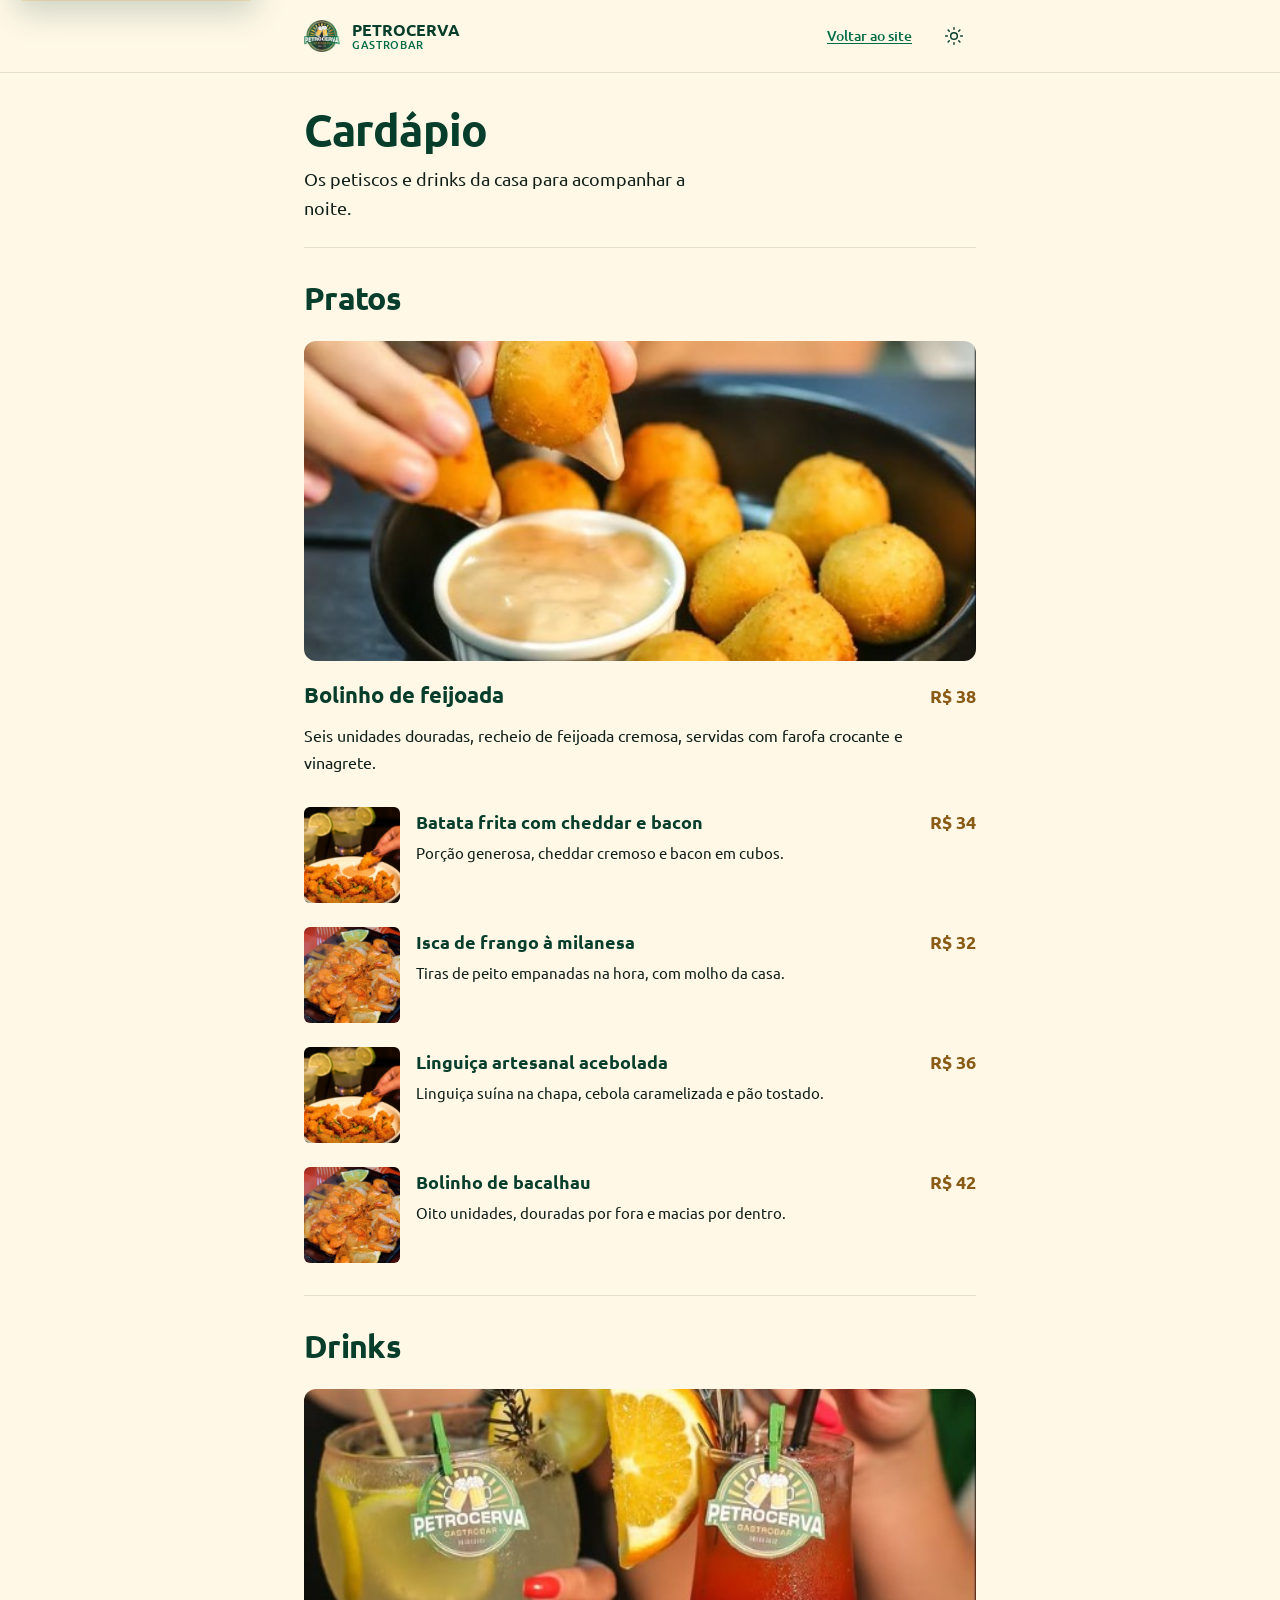
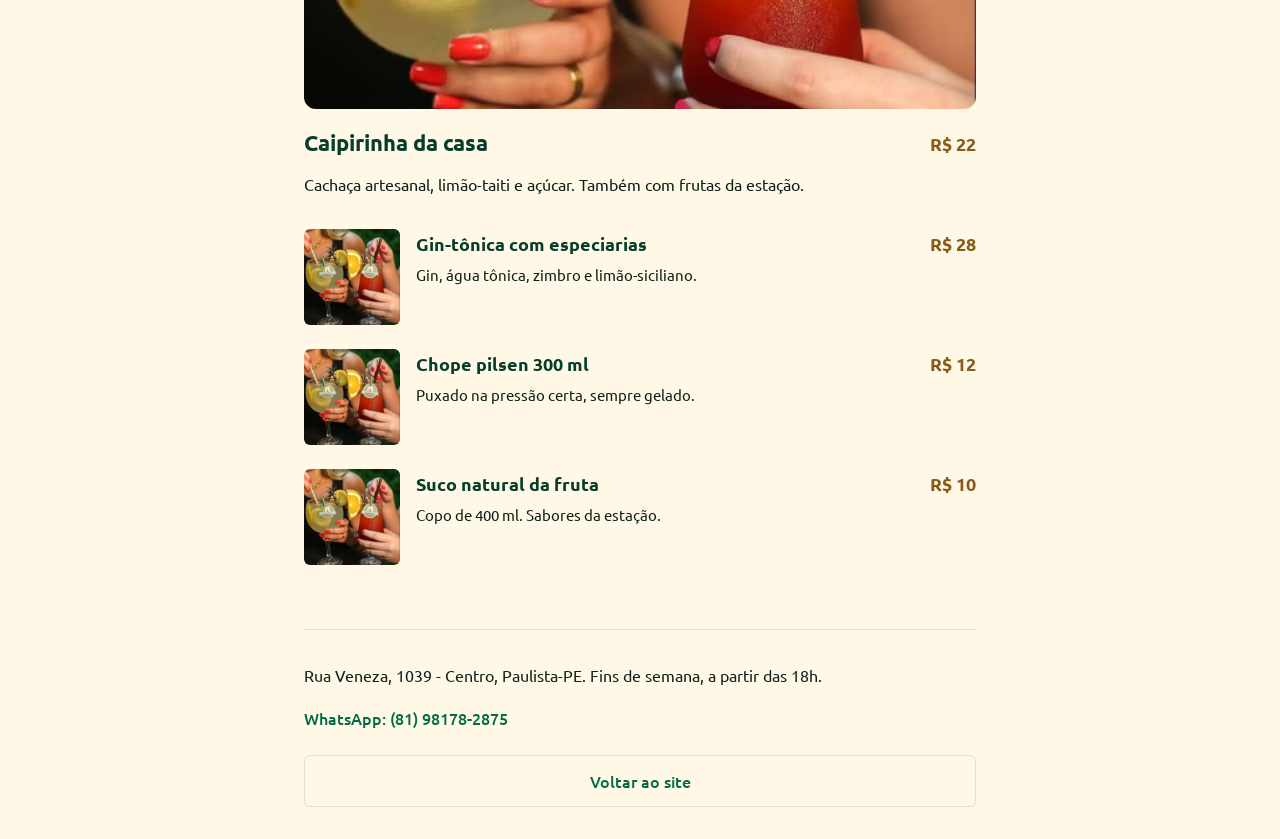
==== cardapio.html @ a3c513ec "feat: create cardapio.html for menu access via QR code and link from index.html - Added cardapio.htm" ====
<!DOCTYPE html>
<html lang="pt-BR">

<head>
  <meta charset="UTF-8">
  <meta name="viewport" content="width=device-width, initial-scale=1.0">

  <!-- Aplica o tema salvo (ou a preferência do sistema) antes da 1ª pintura.
       Na mesa do bar o celular quase sempre está no modo escuro. -->
  <script>
    (function () {
      try {
        var salvo = localStorage.getItem("tema");
        var preferemEscuro =
          window.matchMedia && window.matchMedia("(prefers-color-scheme: dark)").matches;
        var tema = salvo === "dark" || salvo === "light" ? salvo : (preferemEscuro ? "dark" : "light");
        if (tema === "dark") {
          document.documentElement.setAttribute("data-theme", "dark");
        }
      } catch (erro) {
        /* localStorage indisponível (ex.: navegação privada). Segue no tema claro. */
      }
    })();
  </script>

  <title>Cardápio | Petrocerva Gastrobar</title>
  <meta name="description"
    content="Cardápio do Petrocerva Gastrobar: petiscos, porções e drinks da casa. Centro de Paulista, PE.">
  <meta name="robots" content="index, follow">

  <link rel="icon" type="image/png" href="src/img/logo-petrocerva.png">

  <!-- Google Fonts: Ubuntu (mesma do site) -->
  <link rel="preconnect" href="https://fonts.googleapis.com">
  <link rel="preconnect" href="https://fonts.gstatic.com" crossorigin>
  <link href="https://fonts.googleapis.com/css2?family=Ubuntu:wght@400;500;700&display=swap" rel="stylesheet">

  <link rel="stylesheet" href="src/css/reset.css">
  <link rel="stylesheet" href="src/css/estilos.css">
  <link rel="stylesheet" href="src/css/cardapio.css">
</head>

<body class="pagina-qr">

  <a class="link-pular" href="#conteudo">Pular para o conteúdo</a>

  <header class="topo-qr">
    <div class="topo-qr__conteudo envoltorio">
      <a class="topo-qr__marca" href="index.html"
        aria-label="Petrocerva Gastrobar, voltar para a página inicial">
        <picture>
          <source srcset="src/img/logo-petrocerva.webp" type="image/webp">
          <img class="topo-qr__logo" src="src/img/logo-petrocerva.png" alt="" width="40" height="34">
        </picture>
        <span class="topo-qr__marca-texto">PETROCERVA<span class="topo-qr__marca-sub">Gastrobar</span></span>
      </a>

      <a class="topo-qr__voltar" href="index.html">Voltar ao site</a>

      <button type="button" class="cabecalho__botao-tema" id="botao-tema" aria-label="Ativar modo escuro">
        <svg class="icone-lua" width="20" height="20" viewBox="0 0 24 24" fill="none" stroke="currentColor"
          stroke-width="1.75" stroke-linecap="round" stroke-linejoin="round" aria-hidden="true" hidden>
          <path d="M21 12.79A9 9 0 1 1 11.21 3 7 7 0 0 0 21 12.79Z" />
        </svg>
        <svg class="icone-sol" width="20" height="20" viewBox="0 0 24 24" fill="none" stroke="currentColor"
          stroke-width="1.75" stroke-linecap="round" stroke-linejoin="round" aria-hidden="true">
          <circle cx="12" cy="12" r="4" />
          <path
            d="M12 2v2M12 20v2M4.93 4.93l1.41 1.41M17.66 17.66l1.41 1.41M2 12h2M20 12h2M4.93 19.07l1.41-1.41M17.66 6.34l1.41-1.41" />
        </svg>
      </button>
    </div>
  </header>

  <main id="conteudo" class="envoltorio">

    <div class="qr-cabecalho">
      <h1 class="qr-cabecalho__titulo">Cardápio</h1>
      <p class="qr-cabecalho__apoio">Os petiscos e drinks da casa para acompanhar a noite.</p>
    </div>

    <!-- ====================================================================
         CONTEÚDO PROVISÓRIO
         Itens, descrições e preços abaixo são genéricos, só para montar o
         layout. Substituir pela lista real e pelas fotos reais quando
         chegarem. As fotos se repetem de propósito (placeholder).
         ==================================================================== -->

    <!-- PRATOS -->
    <section class="qr-secao" aria-labelledby="titulo-pratos">
      <h2 class="menu-secao__titulo" id="titulo-pratos">Pratos</h2>

      <article class="menu-destaque">
        <img class="menu-destaque__foto" src="src/img/cardapio-prato-02.jpg"
          alt="Petisco do cardápio do Petrocerva Gastrobar" width="800" height="800" loading="lazy" decoding="async">
        <p class="menu-destaque__linha">
          <span class="menu-destaque__nome">Bolinho de feijoada</span>
          <span class="menu-destaque__preco">R$ 38</span>
        </p>
        <p class="menu-destaque__descricao">Seis unidades douradas, recheio de feijoada cremosa, servidas com
          farofa crocante e vinagrete.</p>
      </article>

      <div class="menu-lista">
        <article class="menu-item">
          <img class="menu-item__foto" src="src/img/cardapio-prato-01.jpg" alt="" width="800" height="800"
            loading="lazy" decoding="async">
          <div class="menu-item__corpo">
            <p class="menu-item__linha">
              <span class="menu-item__nome">Batata frita com cheddar e bacon</span>
              <span class="menu-item__preco">R$ 34</span>
            </p>
            <p class="menu-item__descricao">Porção generosa, cheddar cremoso e bacon em cubos.</p>
          </div>
        </article>

        <article class="menu-item">
          <img class="menu-item__foto" src="src/img/cardapio-prato-04.jpg" alt="" width="800" height="800"
            loading="lazy" decoding="async">
          <div class="menu-item__corpo">
            <p class="menu-item__linha">
              <span class="menu-item__nome">Isca de frango à milanesa</span>
              <span class="menu-item__preco">R$ 32</span>
            </p>
            <p class="menu-item__descricao">Tiras de peito empanadas na hora, com molho da casa.</p>
          </div>
        </article>

        <article class="menu-item">
          <img class="menu-item__foto" src="src/img/cardapio-prato-01.jpg" alt="" width="800" height="800"
            loading="lazy" decoding="async">
          <div class="menu-item__corpo">
            <p class="menu-item__linha">
              <span class="menu-item__nome">Linguiça artesanal acebolada</span>
              <span class="menu-item__preco">R$ 36</span>
            </p>
            <p class="menu-item__descricao">Linguiça suína na chapa, cebola caramelizada e pão tostado.</p>
          </div>
        </article>

        <article class="menu-item">
          <img class="menu-item__foto" src="src/img/cardapio-prato-04.jpg" alt="" width="800" height="800"
            loading="lazy" decoding="async">
          <div class="menu-item__corpo">
            <p class="menu-item__linha">
              <span class="menu-item__nome">Bolinho de bacalhau</span>
              <span class="menu-item__preco">R$ 42</span>
            </p>
            <p class="menu-item__descricao">Oito unidades, douradas por fora e macias por dentro.</p>
          </div>
        </article>
      </div>
    </section>

    <!-- DRINKS -->
    <section class="qr-secao" aria-labelledby="titulo-drinks">
      <h2 class="menu-secao__titulo" id="titulo-drinks">Drinks</h2>

      <article class="menu-destaque">
        <img class="menu-destaque__foto" src="src/img/cardapio-drink-01.jpg"
          alt="Drink autoral do Petrocerva Gastrobar" width="800" height="800" loading="lazy" decoding="async">
        <p class="menu-destaque__linha">
          <span class="menu-destaque__nome">Caipirinha da casa</span>
          <span class="menu-destaque__preco">R$ 22</span>
        </p>
        <p class="menu-destaque__descricao">Cachaça artesanal, limão-taiti e açúcar. Também com frutas da
          estação.</p>
      </article>

      <div class="menu-lista">
        <article class="menu-item">
          <img class="menu-item__foto" src="src/img/cardapio-drink-01.jpg" alt="" width="800" height="800"
            loading="lazy" decoding="async">
          <div class="menu-item__corpo">
            <p class="menu-item__linha">
              <span class="menu-item__nome">Gin-tônica com especiarias</span>
              <span class="menu-item__preco">R$ 28</span>
            </p>
            <p class="menu-item__descricao">Gin, água tônica, zimbro e limão-siciliano.</p>
          </div>
        </article>

        <article class="menu-item">
          <img class="menu-item__foto" src="src/img/cardapio-drink-01.jpg" alt="" width="800" height="800"
            loading="lazy" decoding="async">
          <div class="menu-item__corpo">
            <p class="menu-item__linha">
              <span class="menu-item__nome">Chope pilsen 300 ml</span>
              <span class="menu-item__preco">R$ 12</span>
            </p>
            <p class="menu-item__descricao">Puxado na pressão certa, sempre gelado.</p>
          </div>
        </article>

        <article class="menu-item">
          <img class="menu-item__foto" src="src/img/cardapio-drink-01.jpg" alt="" width="800" height="800"
            loading="lazy" decoding="async">
          <div class="menu-item__corpo">
            <p class="menu-item__linha">
              <span class="menu-item__nome">Suco natural da fruta</span>
              <span class="menu-item__preco">R$ 10</span>
            </p>
            <p class="menu-item__descricao">Copo de 400 ml. Sabores da estação.</p>
          </div>
        </article>
      </div>
    </section>

    <!-- FIM DO CONTEÚDO PROVISÓRIO -->

    <footer class="rodape-qr">
      <p class="rodape-qr__endereco">Rua Veneza, 1039 - Centro, Paulista-PE. Fins de semana, a partir das 18h.</p>
      <p><a href="https://wa.me/5581981782875" target="_blank" rel="noopener noreferrer">WhatsApp: (81) 98178-2875</a></p>
      <a class="rodape-qr__voltar" href="index.html">Voltar ao site</a>
    </footer>

  </main>

  <!-- Botão de tema: alterna o atributo, guarda a escolha e mantém o ícone. -->
  <script>
    (function () {
      var botao = document.getElementById("botao-tema");
      if (!botao) return;

      var iconeLua = botao.querySelector(".icone-lua");
      var iconeSol = botao.querySelector(".icone-sol");

      function estaEscuro() {
        return document.documentElement.getAttribute("data-theme") === "dark";
      }

      function refletirIcone(escuro) {
        botao.setAttribute("aria-label", escuro ? "Ativar modo claro" : "Ativar modo escuro");
        if (iconeSol) iconeSol.toggleAttribute("hidden", escuro);
        if (iconeLua) iconeLua.toggleAttribute("hidden", !escuro);
      }

      botao.addEventListener("click", function () {
        var escuro = !estaEscuro();
        if (escuro) {
          document.documentElement.setAttribute("data-theme", "dark");
        } else {
          document.documentElement.removeAttribute("data-theme");
        }
        try {
          localStorage.setItem("tema", escuro ? "dark" : "light");
        } catch (erro) {
          /* localStorage indisponível. O tema vale só nesta visita. */
        }
        refletirIcone(escuro);
      });

      refletirIcone(estaEscuro());
    })();
  </script>
</body>

</html>
---- src/css/estilos.css ----
/* ===================================================
   ESTILOS.CSS
   Variáveis, tipografia, componentes. Mobile-first.
   Base funcional em 360px sem media query.
   =================================================== */

:root {
  --cor-verde-profundo: #073d2b;
  --cor-verde-marca: #006b45;
  /* Acentos levemente dessaturados (~10%) para assentarem melhor nos neutros. */
  --cor-verde-vibrante: #08a069;
  --cor-dourado-marca: #ebb03f;
  /* Dourado escurecido para texto pequeno (eyebrows) sobre fundo claro: o
     --cor-dourado-marca sobre o creme fica ~1,8:1; este dá ~5,5:1 (WCAG AA). */
  --cor-dourado-escuro: #8a5b16;
  --cor-creme: #fff8e7;
  --cor-texto-escuro: #102019;
  --cor-texto-claro: #f8fff9;

  --cor-verde-profundo-suave: #0e4d37;
  --cor-creme-suave: #fdefc9;
  --cor-borda-suave: rgb(16 32 25 / 12%);
  --cor-borda-suave-clara: rgb(248 255 249 / 16%);

  /* Tokens de tema: agrupam papéis (superfície, título, texto sobre destaque)
     que hoje reaproveitam as cores acima, mas precisam poder mudar sozinhos
     no modo escuro sem afetar as outras funções da mesma cor. */
  --cor-superficie: var(--cor-texto-claro);
  --cor-texto-titulo: var(--cor-verde-profundo);
  --cor-texto-acento-verde: var(--cor-verde-marca);
  /* Cor das eyebrows das seções de fundo claro. No escuro essas seções ficam
     com fundo escuro, então volta ao dourado vibrante (o escuro sumiria). */
  --cor-texto-eyebrow: var(--cor-dourado-escuro);
  /* Texto sobre botões dourados: precisa ser sempre escuro, nos dois temas.
     Fixo de propósito — não pode acompanhar --cor-texto-escuro, que fica claro
     no modo escuro (era isso que deixava o CTA ilegível no amarelo). */
  --cor-texto-sobre-destaque: var(--cor-verde-profundo);

  --fonte-principal: "Ubuntu", sans-serif;
  --largura-maxima-conteudo: 70rem;
  --altura-cabecalho: 4.5rem;

  --espacamento-xs: 0.5rem;
  --espacamento-sm: 0.75rem;
  --espacamento-md: 1rem;
  --espacamento-lg: 1.5rem;
  --espacamento-xl: 2rem;
  --espacamento-2xl: 3rem;
  --espacamento-3xl: 5rem;

  --raio-borda-sm: 0.375rem;
  --raio-borda-md: 0.75rem;
  --sombra-card: 0 0.75rem 2rem rgb(7 61 43 / 20%);
  --transicao-rapida: 200ms ease;
  --transicao-entrada: 600ms cubic-bezier(0.16, 1, 0.3, 1);

  --duracao-autoplay: 6000ms;
}

/* ===================================================
   MODO ESCURO
   "Petrocerva à noite": fundo grafite-esverdeado (nunca preto puro),
   mantendo verde e dourado da marca como destaque.
   Só redefine os tokens de tema — o resto do CSS não muda.
   =================================================== */

[data-theme="dark"] {
  --cor-creme: #0b1712;
  --cor-creme-suave: #1e3a2c;
  --cor-superficie: #14261d;
  --cor-texto-escuro: #fff8e7;
  --cor-borda-suave: rgb(248 255 249 / 12%);

  --cor-texto-titulo: var(--cor-texto-claro);
  --cor-texto-acento-verde: var(--cor-verde-vibrante);
  --cor-texto-eyebrow: var(--cor-dourado-marca);

  /* --cor-texto-sobre-destaque não é redefinido aqui: é fixo (verde profundo)
     para o texto continuar escuro e legível sobre os botões dourados. */
  /* --cor-verde-profundo, --cor-verde-marca e --cor-dourado-marca não mudam:
     seções e botões verdes/dourados continuam com a mesma força visual nos
     dois temas. */
}

/* Ajustes pontuais do modo escuro: casos específicos que não seguem o
   token geral do componente. Não afetam o tema claro. */
[data-theme="dark"] .cabecalho__logo-subtexto {
  color: var(--cor-dourado-marca);
}

[data-theme="dark"] .atracao__data {
  color: var(--cor-dourado-marca);
}

[data-theme="dark"] .experiencia__item-titulo {
  color: var(--cor-dourado-marca);
}

[data-theme="dark"] .experiencia__icone {
  color: var(--cor-dourado-marca);
}

/* Transição suave entre os temas, só nas propriedades de cor (leve para o
   mobile). Fotos e flyers não são afetados: nenhuma delas usa essas propriedades. */
*,
*::before,
*::after {
  transition: background-color var(--transicao-rapida), color var(--transicao-rapida),
    border-color var(--transicao-rapida);
}

@media (prefers-reduced-motion: reduce) {
  *,
  *::before,
  *::after {
    transition: none;
  }
}

/* ===================================================
   BASE
   =================================================== */

html {
  scroll-behavior: smooth;
  scroll-padding-top: var(--altura-cabecalho);
}

body {
  font-family: var(--fonte-principal);
  font-weight: 400;
  color: var(--cor-texto-escuro);
  background-color: var(--cor-creme);
  font-size: 1.0625rem;
  line-height: 1.65;
}

h1,
h2,
h3 {
  line-height: 1.15;
}

/* Títulos grandes: tracking negativo dá mais presença; balance evita
   palavra órfã na última linha. */
h1,
h2 {
  font-weight: 700;
  letter-spacing: -0.02em;
  text-wrap: balance;
}

/* Hierarquia intermediária. A Ubuntu do Google Fonts não tem 600, então o
   500 (Medium real da família) é o peso entre o corpo 400 e o título 700. */
h3 {
  font-weight: 500;
}

.visualmente-oculto {
  position: absolute;
  width: 1px;
  height: 1px;
  padding: 0;
  margin: -1px;
  overflow: hidden;
  clip: rect(0, 0, 0, 0);
  white-space: nowrap;
  border: 0;
}

:focus-visible {
  outline: 0.1875rem solid var(--cor-dourado-marca);
  outline-offset: 0.125rem;
}

/* ===================================================
   TELA DE CARREGAMENTO
   =================================================== */

.carregamento {
  position: fixed;
  inset: 0;
  z-index: 200;
  display: flex;
  align-items: center;
  justify-content: center;
  background-color: var(--cor-verde-profundo);
  transition: opacity 400ms ease, visibility 400ms ease;
}

.carregamento__logo {
  width: 5.5rem;
  height: auto;
  animation: carregamento-pulsar 1.8s ease-in-out infinite;
}

@keyframes carregamento-pulsar {
  0%,
  100% {
    opacity: 1;
    transform: scale(1);
  }
  50% {
    opacity: 0.85;
    transform: scale(0.96);
  }
}

.carregamento--oculto {
  opacity: 0;
  visibility: hidden;
  pointer-events: none;
}

/* ===================================================
   ANIMAÇÕES DE ENTRADA
   =================================================== */

@keyframes entrar-com-fade {
  from {
    opacity: 0;
    transform: translateY(20px);
  }
  to {
    opacity: 1;
    transform: translateY(0);
  }
}

.anima-entrada {
  opacity: 0;
}

.anima-entrada--visivel {
  animation: entrar-com-fade var(--transicao-entrada) forwards;
}

.experiencia__item.anima-entrada--visivel:nth-child(1) { animation-delay: 0ms; }
.experiencia__item.anima-entrada--visivel:nth-child(2) { animation-delay: 80ms; }
.experiencia__item.anima-entrada--visivel:nth-child(3) { animation-delay: 160ms; }
.experiencia__item.anima-entrada--visivel:nth-child(4) { animation-delay: 240ms; }

.galeria__item.anima-entrada--visivel:nth-child(1) { animation-delay: 0ms; }
.galeria__item.anima-entrada--visivel:nth-child(2) { animation-delay: 80ms; }
.galeria__item.anima-entrada--visivel:nth-child(3) { animation-delay: 160ms; }
.galeria__item.anima-entrada--visivel:nth-child(4) { animation-delay: 240ms; }

.depoimentos__item.anima-entrada--visivel:nth-child(1) { animation-delay: 0ms; }
.depoimentos__item.anima-entrada--visivel:nth-child(2) { animation-delay: 80ms; }
.depoimentos__item.anima-entrada--visivel:nth-child(3) { animation-delay: 160ms; }

@media (prefers-reduced-motion: reduce) {
  .anima-entrada {
    opacity: 1;
  }
  .anima-entrada--visivel {
    animation: none;
  }
}

/* ===================================================
   CABEÇALHO
   =================================================== */

.cabecalho {
  position: fixed;
  top: 0;
  left: 0;
  right: 0;
  z-index: 100;
  height: var(--altura-cabecalho);
  background-color: var(--cor-creme);
  border-bottom: 1px solid var(--cor-borda-suave);
}

.cabecalho__conteudo {
  max-width: var(--largura-maxima-conteudo);
  height: 100%;
  margin-inline: auto;
  padding-inline: var(--espacamento-md);
  display: flex;
  align-items: center;
  gap: var(--espacamento-sm);
}

.cabecalho__logo {
  display: flex;
  align-items: center;
  gap: var(--espacamento-sm);
  min-width: 0;
  /* Empurra o restante (tema, menu/navegação) para a direita, junto,
     mesmo quando o número de itens muda entre mobile e desktop. */
  margin-right: auto;
}

.cabecalho__logo-imagem {
  width: 2.5rem;
  height: 2.15rem;
  object-fit: contain;
  flex-shrink: 0;
}

.cabecalho__logo-texto {
  display: flex;
  flex-direction: column;
  line-height: 1.1;
  font-weight: 700;
  font-size: 1.05rem;
  color: var(--cor-texto-titulo);
  white-space: nowrap;
}

.cabecalho__logo-subtexto {
  font-size: 0.6875rem;
  font-weight: 500;
  color: var(--cor-texto-acento-verde);
  letter-spacing: 0.06em;
  text-transform: uppercase;
}

.cabecalho__botao-tema {
  display: flex;
  align-items: center;
  justify-content: center;
  width: 2.75rem;
  height: 2.75rem;
  border-radius: 50%;
  color: var(--cor-texto-titulo);
  flex-shrink: 0;
  transition: background-color var(--transicao-rapida), color var(--transicao-rapida),
    transform var(--transicao-rapida);
}

.cabecalho__botao-tema:hover {
  background-color: var(--cor-creme-suave);
}

.cabecalho__botao-tema:active,
.cabecalho__botao-menu:active {
  transform: scale(0.92);
}

.cabecalho__botao-menu {
  display: flex;
  align-items: center;
  justify-content: center;
  width: 2.75rem;
  height: 2.75rem;
  border-radius: var(--raio-borda-sm);
  flex-shrink: 0;
  transition: transform var(--transicao-rapida);
}

.cabecalho__icone-menu {
  display: flex;
  flex-direction: column;
  justify-content: center;
  gap: 0.3125rem;
  width: 1.375rem;
}

.cabecalho__icone-menu span {
  display: block;
  height: 0.1875rem;
  background-color: var(--cor-texto-titulo);
  border-radius: 0.125rem;
  transition: transform var(--transicao-rapida), opacity var(--transicao-rapida);
}

.cabecalho__botao-menu[aria-expanded="true"] .cabecalho__icone-menu span:nth-child(1) {
  transform: translateY(0.5rem) rotate(45deg);
}

.cabecalho__botao-menu[aria-expanded="true"] .cabecalho__icone-menu span:nth-child(2) {
  opacity: 0;
}

.cabecalho__botao-menu[aria-expanded="true"] .cabecalho__icone-menu span:nth-child(3) {
  transform: translateY(-0.5rem) rotate(-45deg);
}

.menu-principal {
  position: fixed;
  top: var(--altura-cabecalho);
  left: 0;
  right: 0;
  bottom: 0;
  background-color: var(--cor-creme);
  display: flex;
  flex-direction: column;
  gap: var(--espacamento-lg);
  padding: var(--espacamento-xl) var(--espacamento-md);
  transform: translateX(100%);
  transition: transform var(--transicao-rapida);
  overflow-y: auto;
}

.menu-principal--aberto {
  transform: translateX(0);
}

.menu-principal__lista {
  display: flex;
  flex-direction: column;
  gap: var(--espacamento-lg);
  font-size: 1.25rem;
  font-weight: 500;
}

.menu-principal__link {
  display: block;
  padding: var(--espacamento-xs) 0;
  border-bottom: 1px solid var(--cor-borda-suave);
  color: var(--cor-texto-titulo);
}

.menu-principal__whatsapp {
  display: flex;
  align-items: center;
  justify-content: center;
  min-height: 3rem;
  padding: var(--espacamento-sm) var(--espacamento-lg);
  background-color: var(--cor-dourado-marca);
  color: var(--cor-verde-profundo-suave);
  font-weight: 700;
  border-radius: var(--raio-borda-sm);
  text-align: center;
  transition: transform var(--transicao-rapida);
}

/* ===================================================
   HERO
   =================================================== */

.hero {
  position: relative;
  padding-top: calc(var(--altura-cabecalho) + var(--espacamento-lg));
  padding-bottom: var(--espacamento-2xl);
  background-color: var(--cor-verde-profundo);
  color: var(--cor-texto-claro);
  overflow: hidden;
}

/* Fundo do hero: o verde chapado ganha profundidade com dois brilhos radiais
   (dourado no alto, verde embaixo), o motivo de raios da logo e um grão fino.
   Tudo decorativo e atrás do conteúdo (z-index: 0 vs. 1 do __conteudo). */
.motivo-raios {
  position: absolute;
  inset: 0;
  z-index: 0;
  overflow: hidden;
  pointer-events: none;
  background:
    radial-gradient(55rem 38rem at 88% -12%, rgb(235 176 63 / 16%), transparent 62%),
    radial-gradient(48rem 48rem at -12% 114%, rgb(8 160 105 / 22%), transparent 58%);
}

.motivo-raios::before {
  content: "";
  position: absolute;
  top: -45%;
  right: -25%;
  width: 60rem;
  height: 60rem;
  background: repeating-conic-gradient(
    from 205deg at 50% 50%,
    rgb(245 179 53 / 9%) 0deg 3.5deg,
    transparent 3.5deg 21deg
  );
  border-radius: 50%;
  -webkit-mask-image: radial-gradient(closest-side, #000 35%, transparent 100%);
  mask-image: radial-gradient(closest-side, #000 35%, transparent 100%);
}

.motivo-raios::after {
  content: "";
  position: absolute;
  inset: 0;
  background-image: url("data:image/svg+xml,%3Csvg xmlns='http://www.w3.org/2000/svg' width='140' height='140'%3E%3Cfilter id='r'%3E%3CfeTurbulence type='fractalNoise' baseFrequency='0.8' numOctaves='2' stitchTiles='stitch'/%3E%3C/filter%3E%3Crect width='100%25' height='100%25' filter='url(%23r)'/%3E%3C/svg%3E");
  opacity: 0.05;
  mix-blend-mode: overlay;
}

/* Fundo em tela cheia do hero: o flyer do dia ativo, borrado e escurecido,
   por baixo do conteúdo. Reaproveita os assets da programação. */
.hero__fundo {
  position: absolute;
  inset: 0;
  z-index: 0;
  overflow: hidden;
  pointer-events: none;
}

.hero__fundo-imagem {
  position: absolute;
  inset: 0;
  width: 100%;
  height: 100%;
  object-fit: cover;
  /* Escala > 1 joga a franja transparente do blur para fora do overflow. */
  transform: scale(1.18);
  filter: blur(12px);
  opacity: 0;
  transition: opacity 500ms ease;
}

.hero__fundo-imagem--ativa {
  opacity: 1;
}

/* Véu escuro (verde-profundo da marca) sobre a foto: garante contraste AA do
   texto branco. Mais denso do lado do texto — topo no mobile, esquerda no
   desktop — e mais leve na direita, onde só entra o card do carrossel. */
.hero__fundo::after {
  content: "";
  position: absolute;
  inset: 0;
  background: linear-gradient(
    110deg,
    rgb(7 61 43 / 93%) 0%,
    rgb(7 61 43 / 82%) 42%,
    rgb(7 61 43 / 72%) 100%
  );
}

/* Sem fade para quem pede menos movimento: a troca é instantânea. */
@media (prefers-reduced-motion: reduce) {
  .hero__fundo-imagem {
    transition: none;
  }
}

.hero__conteudo {
  position: relative;
  z-index: 1;
  max-width: var(--largura-maxima-conteudo);
  margin-inline: auto;
  padding-inline: var(--espacamento-md);
  display: flex;
  flex-direction: column;
  gap: var(--espacamento-lg);
}

.hero__introducao {
  display: flex;
  flex-direction: column;
  gap: var(--espacamento-sm);
}

.hero__selo {
  display: inline-flex;
  align-self: flex-start;
  align-items: center;
  gap: var(--espacamento-xs);
  padding: 0.375rem var(--espacamento-md);
  border-radius: 999px;
  background-color: rgb(245 179 53 / 16%);
  border: 1px solid rgb(245 179 53 / 45%);
  color: var(--cor-dourado-marca);
  font-size: 0.8125rem;
  font-weight: 700;
  letter-spacing: 0.03em;
  text-transform: uppercase;
}

.hero__titulo {
  font-size: clamp(2.25rem, 10vw, 4.5rem);
  color: var(--cor-texto-claro);
  max-width: 22ch;
}

.hero__apoio {
  font-size: 1.0625rem;
  max-width: 42ch;
  color: rgb(248 255 249 / 85%);
}

.hero__cta {
  display: inline-flex;
  align-self: flex-start;
  align-items: center;
  justify-content: center;
  min-height: 3rem;
  padding: 0.75rem var(--espacamento-xl);
  margin-top: var(--espacamento-xs);
  background-color: var(--cor-dourado-marca);
  color: var(--cor-texto-sobre-destaque);
  font-weight: 700;
  border-radius: var(--raio-borda-sm);
  transition: transform var(--transicao-rapida);
}

.hero__cta:hover {
  transform: translateY(-2px);
}

/* ===================================================
   CARROSSEL DA PROGRAMAÇÃO
   =================================================== */

.carrossel-programacao {
  position: relative;
}

.carrossel-programacao__moldura {
  background-color: var(--cor-creme);
  border-radius: var(--raio-borda-md);
  padding: var(--espacamento-md);
  box-shadow: var(--sombra-card);
}

.carrossel-programacao__selecao-dia {
  display: none;
  margin-bottom: var(--espacamento-md);
}

.carrossel-programacao__legenda-dia {
  font-size: 0.75rem;
  font-weight: 700;
  text-transform: uppercase;
  letter-spacing: 0.03em;
  color: var(--cor-texto-acento-verde);
  margin-bottom: var(--espacamento-xs);
  text-align: center;
}

/* Sem JavaScript: as três atrações aparecem empilhadas e legíveis. */
.carrossel-programacao__viewport {
  width: 100%;
  border-radius: var(--raio-borda-sm);
}

.carrossel-programacao__trilho {
  display: flex;
  flex-direction: column;
  gap: var(--espacamento-2xl);
  width: 100%;
}

.carrossel-programacao__slide {
  width: 100%;
}

.carrossel-programacao__progresso {
  display: none;
}

/* Botão de pausar/retomar só faz sentido com o autoplay do JS. */
.carrossel-programacao__controles {
  display: none;
}

/* Com JavaScript ativo: vira carrossel deslizante de um slide por vez. */
.js .carrossel-programacao__selecao-dia {
  display: block;
}

.js .carrossel-programacao__viewport {
  overflow: hidden;
  touch-action: pan-y;
  cursor: grab;
}

.js .carrossel-programacao__viewport--arrastando {
  cursor: grabbing;
}

.js .carrossel-programacao__trilho {
  flex-direction: row;
  gap: 0;
  transition: transform var(--transicao-entrada);
}

.js .carrossel-programacao__viewport--arrastando .carrossel-programacao__trilho {
  transition: none;
}

.js .carrossel-programacao__slide {
  flex: 0 0 100%;
}

.js .carrossel-programacao__progresso {
  display: flex;
}

.js .carrossel-programacao__controles {
  display: flex;
  align-items: center;
  gap: var(--espacamento-sm);
  margin-top: var(--espacamento-md);
}

.js .atracao__moldura-imagem .carrossel-programacao__botao-seta {
  display: flex;
}

.atracao {
  display: flex;
  flex-direction: column;
}

.atracao__moldura-imagem {
  position: relative;
}

.atracao__imagem {
  display: block;
  width: 100%;
  aspect-ratio: 3 / 4;
  object-fit: cover;
  border-radius: var(--raio-borda-sm);
  background-color: var(--cor-verde-profundo-suave);
}

.atracao__informacoes {
  display: flex;
  flex-direction: column;
  gap: 0.25rem;
  padding-top: var(--espacamento-md);
}

.atracao__data {
  font-size: 0.8125rem;
  font-weight: 700;
  color: var(--cor-texto-acento-verde);
  text-transform: uppercase;
  letter-spacing: 0.03em;
}

.atracao__evento {
  font-size: 1.375rem;
  font-weight: 700;
  color: var(--cor-texto-titulo);
}

.atracao__artista {
  font-size: 1.0625rem;
  font-weight: 500;
  color: var(--cor-texto-escuro);
}

.atracao__horario {
  font-size: 0.9375rem;
  color: var(--cor-texto-escuro);
  font-weight: 500;
}

.atracao__horario::before {
  content: "";
  display: inline-block;
  width: 0.5rem;
  height: 0.5rem;
  border-radius: 50%;
  background-color: var(--cor-dourado-marca);
  margin-right: 0.375rem;
}

.atracao__botao-whatsapp {
  display: flex;
  align-items: center;
  justify-content: center;
  min-height: 2.75rem;
  margin-top: var(--espacamento-sm);
  padding: var(--espacamento-sm) var(--espacamento-lg);
  background-color: var(--cor-verde-marca);
  color: var(--cor-texto-claro);
  font-weight: 700;
  border-radius: var(--raio-borda-sm);
  text-align: center;
  transition: transform var(--transicao-rapida);
}

.atracao__botao-whatsapp:hover {
  transform: translateY(-2px);
}

.carrossel-programacao__progresso {
  flex: 1;
  height: 0.1875rem;
  background-color: var(--cor-borda-suave);
  border-radius: 999px;
  overflow: hidden;
}

.carrossel-programacao__botao-controle {
  display: flex;
  align-items: center;
  justify-content: center;
  width: 2rem;
  height: 2rem;
  flex-shrink: 0;
  border-radius: 50%;
  color: var(--cor-texto-titulo);
  background-color: var(--cor-creme-suave);
  transition: background-color var(--transicao-rapida), color var(--transicao-rapida),
    transform var(--transicao-rapida);
}

.carrossel-programacao__botao-controle:hover {
  background-color: var(--cor-dourado-marca);
  color: var(--cor-verde-profundo);
}

.carrossel-programacao__botao-controle:active {
  transform: scale(0.92);
}

.carrossel-programacao__progresso-barra {
  display: block;
  height: 100%;
  width: 100%;
  background-color: var(--cor-dourado-marca);
  transform: scaleX(0);
  transform-origin: left center;
  border-radius: 999px;
}

.carrossel-programacao__progresso-barra--em-andamento {
  transition: transform var(--duracao-autoplay) linear;
  transform: scaleX(1);
}

.carrossel-programacao__botao-seta {
  display: none;
  align-items: center;
  justify-content: center;
  position: absolute;
  top: 50%;
  width: 2.75rem;
  height: 2.75rem;
  min-width: 2.75rem;
  border-radius: 50%;
  background-color: var(--cor-creme-suave);
  color: var(--cor-texto-titulo);
  flex-shrink: 0;
  z-index: 2;
  box-shadow: var(--sombra-card);
  transform: translateY(-50%);
  transition: background-color var(--transicao-rapida), transform var(--transicao-rapida);
}

.carrossel-programacao__botao-seta:hover {
  background-color: var(--cor-dourado-marca);
  transform: translateY(-50%) scale(1.05);
}

.carrossel-programacao__botao-seta--anterior {
  left: 0.75rem;
}

.carrossel-programacao__botao-seta--proxima {
  right: 0.75rem;
}

.carrossel-programacao__botao-seta--oculta {
  display: none !important;
}

.carrossel-programacao__botoes-dias {
  display: flex;
  gap: 0.25rem;
  flex: 1;
  min-width: 0;
}

.carrossel-programacao__botao-dia {
  flex: 1;
  min-width: 0;
  min-height: 2.75rem;
  padding: 0.375rem 0.25rem;
  border-radius: var(--raio-borda-sm);
  border: 0.125rem solid var(--cor-borda-suave);
  background-color: transparent;
  color: var(--cor-texto-escuro);
  font-size: 0.75rem;
  font-weight: 500;
  letter-spacing: 0.02em;
  text-transform: uppercase;
  position: relative;
}

.carrossel-programacao__botao-dia--ativo {
  background-color: var(--cor-verde-profundo);
  border-color: var(--cor-verde-profundo);
  color: var(--cor-texto-claro);
  font-weight: 700;
}

.carrossel-programacao__botao-dia--ativo::after {
  content: "";
  position: absolute;
  bottom: -0.375rem;
  left: 50%;
  transform: translateX(-50%);
  width: 0.375rem;
  height: 0.375rem;
  border-radius: 50%;
  background-color: var(--cor-dourado-marca);
}

.carrossel-programacao__anuncio {
  position: absolute;
  width: 1px;
  height: 1px;
  padding: 0;
  margin: -1px;
  overflow: hidden;
  clip: rect(0, 0, 0, 0);
  white-space: nowrap;
  border: 0;
}

/* ===================================================
   EXPERIÊNCIA
   =================================================== */

.experiencia {
  /* Base um pouco maior que o topo: ajuste óptico do ritmo vertical. */
  padding-top: var(--espacamento-3xl);
  padding-bottom: calc(var(--espacamento-3xl) + var(--espacamento-lg));
  background-color: var(--cor-creme);
}

.experiencia__conteudo,
.galeria__conteudo,
.cardapio__conteudo,
.depoimentos__conteudo,
.sobre__conteudo,
.localizacao__conteudo {
  max-width: var(--largura-maxima-conteudo);
  margin-inline: auto;
  padding-inline: var(--espacamento-md);
}

.experiencia__eyebrow,
.galeria__eyebrow,
.cardapio__eyebrow,
.depoimentos__eyebrow,
.sobre__eyebrow,
.localizacao__eyebrow {
  font-size: 0.8125rem;
  font-weight: 700;
  color: var(--cor-texto-eyebrow);
  text-transform: uppercase;
  letter-spacing: 0.06em;
  margin-bottom: var(--espacamento-xs);
}

.experiencia__titulo,
.galeria__titulo,
.cardapio__titulo,
.depoimentos__titulo,
.sobre__titulo,
.localizacao__titulo {
  font-size: clamp(1.75rem, 6vw, 2.5rem);
  color: var(--cor-texto-titulo);
  max-width: 20ch;
  margin-bottom: var(--espacamento-xl);
}

/* Lista editorial, não grade de cards: sem fundo nem moldura, só um filete
   entre os itens. O primeiro vira destaque horizontal no desktop
   (ver responsivo.css). */
.experiencia__grade {
  display: grid;
  grid-template-columns: 1fr;
  gap: 0;
}

.experiencia__item {
  display: block;
  padding: var(--espacamento-lg) 0;
  border-top: 1px solid var(--cor-borda-suave);
  text-decoration: none;
  transition: border-color var(--transicao-rapida);
}

.experiencia__item:first-child {
  border-top: 0;
  padding-top: 0;
}

.experiencia__item:hover,
.experiencia__item:focus-visible {
  border-color: var(--cor-dourado-marca);
}

.experiencia__icone {
  display: flex;
  align-items: center;
  justify-content: center;
  width: 3rem;
  height: 3rem;
  border-radius: var(--raio-borda-sm);
  background-color: var(--cor-creme-suave);
  color: var(--cor-texto-acento-verde);
  margin-bottom: var(--espacamento-md);
  transition: background-color var(--transicao-rapida), color var(--transicao-rapida);
}

.experiencia__item:hover .experiencia__icone,
.experiencia__item:focus-visible .experiencia__icone {
  background-color: var(--cor-dourado-marca);
  color: var(--cor-verde-profundo);
}

.experiencia__item-titulo {
  font-size: 1.125rem;
  color: var(--cor-texto-titulo);
  margin-bottom: 0.375rem;
}

.experiencia__item-texto {
  font-size: 0.9375rem;
  color: var(--cor-texto-escuro);
}

/* ===================================================
   GALERIA
   =================================================== */

.galeria {
  padding-block: var(--espacamento-3xl);
  background-color: var(--cor-verde-profundo);
}

/* Fundo verde-profundo: aqui o dourado vibrante tem contraste de sobra, não
   precisa da variante escura usada nas seções de fundo claro. */
.galeria .galeria__eyebrow {
  color: var(--cor-dourado-marca);
}

.galeria .galeria__titulo {
  color: var(--cor-texto-claro);
}

.galeria__grade {
  display: grid;
  grid-template-columns: 1fr 1fr;
  gap: var(--espacamento-sm);
}

.galeria__item {
  position: relative;
  aspect-ratio: 1 / 1;
  overflow: hidden;
  border-radius: var(--raio-borda-md);
  background-color: var(--cor-verde-profundo-suave);
}

.galeria__imagem {
  display: block;
  width: 100%;
  height: 100%;
  object-fit: cover;
  transition: transform var(--transicao-rapida);
}

.galeria__item:hover .galeria__imagem {
  transform: scale(1.04);
}

/* ===================================================
   CARDÁPIO (o cardápio completo ainda será criado em página separada)
   =================================================== */

.cardapio {
  padding-top: var(--espacamento-3xl);
  /* Metade do respiro: a outra metade fica no padding-top dos depoimentos,
     que têm o mesmo fundo logo em seguida — soma 80px entre as duas seções. */
  padding-bottom: 2.5rem;
  background-color: var(--cor-creme);
}

.cardapio__titulo {
  margin-bottom: var(--espacamento-sm);
}

.cardapio__texto {
  font-size: 1rem;
  color: var(--cor-texto-escuro);
  max-width: 40ch;
  margin-bottom: var(--espacamento-xl);
}

.cardapio__grade {
  display: grid;
  grid-template-columns: 1fr 1fr;
  gap: var(--espacamento-sm);
  margin-bottom: var(--espacamento-xl);
}

.cardapio__item {
  position: relative;
  aspect-ratio: 1 / 1;
  overflow: hidden;
  border-radius: var(--raio-borda-md);
  background-color: var(--cor-verde-profundo-suave);
}

.cardapio__imagem {
  display: block;
  width: 100%;
  height: 100%;
  object-fit: cover;
  transition: transform var(--transicao-rapida);
}

.cardapio__item:hover .cardapio__imagem {
  transform: scale(1.04);
}

.cardapio__botao {
  display: inline-flex;
  align-items: center;
  justify-content: center;
  min-height: 3rem;
  padding: var(--espacamento-sm) var(--espacamento-xl);
  background-color: var(--cor-verde-profundo);
  color: var(--cor-texto-claro);
  font-weight: 700;
  border-radius: var(--raio-borda-sm);
  text-align: center;
  transition: transform var(--transicao-rapida);
}

.cardapio__botao:hover {
  transform: translateY(-2px);
}

/* ===================================================
   PROVA SOCIAL
   =================================================== */

.depoimentos {
  /* Ver comentário em .cardapio: as duas metades somam 80px entre as seções. */
  padding-top: 2.5rem;
  padding-bottom: var(--espacamento-3xl);
  background-color: var(--cor-creme);
}

/* Parede de citações: no desktop vira multi-coluna com alturas naturais
   (ver responsivo.css), em vez de três torres de mesma altura. */
.depoimentos__grade {
  display: grid;
  grid-template-columns: 1fr;
  gap: var(--espacamento-xl);
}

.depoimentos__resumo {
  display: inline-flex;
  align-items: center;
  gap: var(--espacamento-sm);
  margin-bottom: var(--espacamento-lg);
  text-decoration: none;
  transition: opacity var(--transicao-rapida), transform var(--transicao-rapida);
}

.depoimentos__resumo:hover,
.depoimentos__resumo:focus-visible {
  opacity: 0.8;
}

.depoimentos__resumo-nota {
  font-size: 1.5rem;
  font-weight: 700;
  color: var(--cor-texto-escuro);
}

.depoimentos__resumo-estrelas {
  position: relative;
  display: inline-block;
  font-size: 1.125rem;
  line-height: 1;
  white-space: nowrap;
}

.depoimentos__resumo-estrelas-fundo {
  color: color-mix(in srgb, var(--cor-dourado-marca) 30%, transparent);
}

.depoimentos__resumo-estrelas-preenchido {
  position: absolute;
  top: 0;
  left: 0;
  overflow: hidden;
  color: var(--cor-dourado-marca);
}

.depoimentos__resumo-total {
  font-size: 0.875rem;
  color: var(--cor-texto-escuro);
  text-decoration: underline;
}

.depoimentos__item {
  position: relative;
  padding-left: var(--espacamento-xl);
}

/* Aspas penduradas na margem, no lugar da barra dourada / do card. */
.depoimentos__item::before {
  content: "\201C";
  position: absolute;
  left: -0.15rem;
  top: -0.5rem;
  font-family: Georgia, "Times New Roman", serif;
  font-size: 2.75rem;
  line-height: 1;
  color: var(--cor-dourado-marca);
}

.depoimentos__cabecalho {
  display: flex;
  align-items: center;
  gap: var(--espacamento-sm);
  margin-bottom: var(--espacamento-sm);
}

.depoimentos__avatar {
  display: flex;
  align-items: center;
  justify-content: center;
  width: 2.5rem;
  height: 2.5rem;
  flex-shrink: 0;
  border-radius: 50%;
  background-color: var(--cor-verde-marca);
  color: var(--cor-texto-claro);
  font-weight: 700;
}

.depoimentos__nome {
  font-weight: 700;
  color: var(--cor-texto-escuro);
}

.depoimentos__estrelas {
  color: var(--cor-dourado-marca);
  font-size: 0.875rem;
  letter-spacing: 0.05em;
}

.depoimentos__texto {
  font-size: 0.9375rem;
  font-style: italic;
  color: var(--cor-texto-escuro);
}

/* ===================================================
   SOBRE
   =================================================== */

.sobre {
  padding-block: var(--espacamento-3xl);
  background-color: var(--cor-verde-profundo);
  color: var(--cor-texto-claro);
}

/* Fundo verde-profundo: mantém o dourado vibrante (ver .galeria__eyebrow). */
.sobre .sobre__eyebrow {
  color: var(--cor-dourado-marca);
}

.sobre .sobre__titulo {
  color: var(--cor-texto-claro);
  margin-bottom: var(--espacamento-md);
}

.sobre__texto {
  max-width: 56ch;
  font-size: 1.0625rem;
  color: rgb(248 255 249 / 88%);
}

/* ===================================================
   LOCALIZAÇÃO
   =================================================== */

.localizacao {
  padding-block: var(--espacamento-3xl);
  background-color: var(--cor-creme);
}

/* Mobile: informações e mapa empilhados. No desktop viram duas colunas
   (ver responsivo.css). */
.localizacao__grade {
  display: grid;
  gap: var(--espacamento-lg);
}

.localizacao__mapa {
  min-height: 16rem;
  overflow: hidden;
  border: 1px solid var(--cor-borda-suave);
  border-radius: var(--raio-borda-md);
  background-color: var(--cor-verde-profundo-suave);
}

.localizacao__mapa iframe {
  display: block;
  width: 100%;
  height: 100%;
  min-height: inherit;
  border: 0;
}

.localizacao__lista {
  display: flex;
  flex-direction: column;
  gap: var(--espacamento-md);
  margin-bottom: var(--espacamento-xl);
}

.localizacao__lista li {
  display: flex;
  flex-direction: column;
  gap: 0.125rem;
  font-size: 0.9375rem;
  padding-bottom: var(--espacamento-md);
  border-bottom: 1px solid var(--cor-borda-suave);
}

.localizacao__rotulo {
  font-size: 0.75rem;
  font-weight: 700;
  color: var(--cor-texto-acento-verde);
  text-transform: uppercase;
  letter-spacing: 0.05em;
}

.localizacao__botoes {
  display: flex;
  flex-direction: column;
  gap: var(--espacamento-sm);
}

.localizacao__botao {
  display: flex;
  align-items: center;
  justify-content: center;
  min-height: 3rem;
  padding: var(--espacamento-sm) var(--espacamento-lg);
  border-radius: var(--raio-borda-sm);
  font-weight: 700;
  text-align: center;
  transition: transform var(--transicao-rapida);
}

.localizacao__botao:hover {
  transform: translateY(-2px);
}

.localizacao__botao--mapa {
  background-color: var(--cor-verde-profundo);
  color: var(--cor-texto-claro);
}

.localizacao__botao--whatsapp {
  background-color: var(--cor-dourado-marca);
  color: var(--cor-texto-sobre-destaque);
}

/* ===================================================
   RODAPÉ
   =================================================== */

.rodape {
  background-color: var(--cor-verde-profundo);
  color: rgb(248 255 249 / 80%);
  padding-block: var(--espacamento-2xl);
  padding-bottom: calc(var(--espacamento-2xl) + 4rem);
}

.rodape__conteudo {
  max-width: var(--largura-maxima-conteudo);
  margin-inline: auto;
  padding-inline: var(--espacamento-md);
  display: flex;
  flex-direction: column;
  gap: var(--espacamento-lg);
}

.rodape__nome {
  font-weight: 700;
  font-size: 1.125rem;
  color: var(--cor-texto-claro);
  margin-bottom: 0.25rem;
}

.rodape__endereco {
  font-size: 0.875rem;
}

.rodape__navegacao {
  display: flex;
  flex-direction: column;
  gap: var(--espacamento-sm);
  font-size: 0.9375rem;
}

.rodape__contato {
  display: flex;
  flex-direction: column;
  gap: var(--espacamento-sm);
  font-size: 0.9375rem;
}

.rodape__legal {
  font-size: 0.8125rem;
  padding-top: var(--espacamento-md);
  border-top: 1px solid var(--cor-borda-suave-clara);
}

/* ===================================================
   BOTÃO FLUTUANTE WHATSAPP
   =================================================== */

.whatsapp-flutuante-container {
  position: fixed;
  right: var(--espacamento-md);
  bottom: var(--espacamento-md);
  z-index: 90;
  display: flex;
  align-items: center;
}

/* Balão de mensagem: nasce com largura zero "atrás" do botão (mesmo ponto
   fixo, sem espaço reservado) e se expande para a esquerda ao ganhar
   --visivel. Some do mesmo jeito, recolhendo de volta para trás do botão. */
.whatsapp-flutuante__mensagem {
  position: relative;
  z-index: 1;
  overflow: hidden;
  max-width: 0;
  margin-right: 0;
  padding: 0.625rem 0.875rem;
  border-radius: var(--raio-borda-md);
  background-color: var(--cor-texto-claro);
  color: var(--cor-verde-profundo);
  font-size: 0.75rem;
  font-weight: 500;
  line-height: 1.3;
  white-space: nowrap;
  box-shadow: var(--sombra-card);
  opacity: 0;
  transform: translateX(0.75rem) scale(0.92);
  transform-origin: right center;
  pointer-events: none;
  transition: max-width 450ms ease, margin-right 450ms ease, opacity 350ms ease,
    transform 450ms ease;
}

.whatsapp-flutuante__mensagem--visivel {
  max-width: min(14rem, 64vw);
  margin-right: var(--espacamento-sm);
  opacity: 1;
  transform: translateX(0) scale(1);
}

.whatsapp-flutuante {
  position: relative;
  z-index: 2;
  flex-shrink: 0;
  display: flex;
  align-items: center;
  justify-content: center;
  width: 3.5rem;
  height: 3.5rem;
  border-radius: 50%;
  background-color: var(--cor-verde-marca);
  color: var(--cor-texto-claro);
  box-shadow: 0 0.5rem 1.5rem rgb(7 61 43 / 35%);
  transition: transform var(--transicao-rapida);
}

.whatsapp-flutuante:hover {
  transform: translateY(-2px);
}

/* ===================================================
   LINK "PULAR PARA O CONTEÚDO"
   Fica fora da tela até receber foco pelo teclado.
   =================================================== */

.link-pular {
  position: fixed;
  top: var(--espacamento-md);
  left: var(--espacamento-md);
  z-index: 300;
  padding: 0.75rem var(--espacamento-lg);
  background-color: var(--cor-dourado-marca);
  color: var(--cor-verde-profundo);
  font-weight: 700;
  border-radius: var(--raio-borda-sm);
  box-shadow: var(--sombra-card);
  transform: translateY(calc(-100% - var(--espacamento-md)));
  transition: transform var(--transicao-rapida);
}

.link-pular:focus {
  transform: translateY(0);
}

/* ===================================================
   ESTADO PRESSIONADO (feedback tátil de clique)
   =================================================== */

.hero__cta:active,
.atracao__botao-whatsapp:active,
.cardapio__botao:active,
.localizacao__botao:active,
.menu-principal__whatsapp:active,
.depoimentos__resumo:active {
  transform: translateY(1px);
}

.experiencia__item:active {
  transform: translateY(0);
}

.carrossel-programacao__botao-seta:active {
  transform: translateY(-50%) scale(0.96);
}

.whatsapp-flutuante:active {
  transform: scale(0.94);
}

/* ===================================================
   LIGHTBOX (imagem ampliada)
   Anima da miniatura para o centro (FLIP feito no JS). Sem JS, as imagens
   seguem normais e o <dialog> nunca abre.
   =================================================== */

/* Trava o scroll do fundo enquanto o lightbox está aberto. */
.sem-scroll {
  overflow: hidden;
}

.imagem-ampliavel {
  cursor: zoom-in;
}

.lightbox {
  margin: 0;
  width: 100vw;
  height: 100dvh;
  max-width: 100vw;
  max-height: 100dvh;
  padding: var(--espacamento-md);
  border: 0;
  background: transparent;
  overflow: hidden;
}

.lightbox[open] {
  display: flex;
  align-items: center;
  justify-content: center;
}

.lightbox::backdrop {
  background-color: rgb(7 61 43 / 85%);
  opacity: 0;
  transition: opacity var(--transicao-rapida);
}

.lightbox.lightbox--aberto::backdrop {
  opacity: 1;
}

.lightbox__figura {
  position: relative;
  display: flex;
  margin: 0;
  max-width: 100%;
  max-height: 100%;
}

.lightbox__imagem {
  display: block;
  width: auto;
  height: auto;
  max-width: min(92vw, 1100px);
  max-height: min(88dvh, 1100px);
  object-fit: contain;
  border-radius: var(--raio-borda-md);
  box-shadow: 0 1.5rem 4rem rgb(7 61 43 / 45%);
  transform-origin: center center;
}

/* Flyer do carrossel ampliado: pode ser arrastado para os lados para trocar
   de dia de show. */
.lightbox--navegavel .lightbox__imagem {
  cursor: grab;
  touch-action: pan-y;
  user-select: none;
  -webkit-user-drag: none;
}

.lightbox--navegavel .lightbox__imagem:active {
  cursor: grabbing;
}

.lightbox__fechar {
  position: absolute;
  top: 0.5rem;
  right: 0.5rem;
  display: flex;
  align-items: center;
  justify-content: center;
  width: 2.75rem;
  height: 2.75rem;
  border-radius: 50%;
  background-color: var(--cor-creme);
  color: var(--cor-verde-profundo);
  box-shadow: var(--sombra-card);
  transition: background-color var(--transicao-rapida), transform var(--transicao-rapida);
}

.lightbox__fechar:hover {
  background-color: var(--cor-dourado-marca);
}

.lightbox__fechar:active {
  transform: scale(0.92);
}
---- src/css/cardapio.css ----
/* ===================================================
   CARDAPIO.CSS
   Página de acesso via QR Code na mesa: só o cardápio.
   Reaproveita os tokens e componentes de estilos.css, sem paleta nova.
   Prioridades: mobile-first, legibilidade a curta distância, alvos de
   toque grandes, carga leve (sem tela de carregamento, sem animações).
   =================================================== */

/* A página é lida a distância de braço, num celular sobre a mesa e muitas
   vezes com pouca luz: corpo um pouco maior que o do site principal. */
.pagina-qr {
  font-size: 1.125rem;
}

.envoltorio {
  max-width: 44rem;
  margin-inline: auto;
  padding-inline: var(--espacamento-md);
}

/* ===================================================
   TOPO ENXUTO
   Só a marca (volta para a home) e o botão de tema. Sem navegação.
   =================================================== */

.topo-qr {
  background-color: var(--cor-creme);
  border-bottom: 1px solid var(--cor-borda-suave);
}

.topo-qr__conteudo {
  display: flex;
  align-items: center;
  gap: var(--espacamento-sm);
  min-height: var(--altura-cabecalho);
}

.topo-qr__marca {
  display: flex;
  align-items: center;
  gap: var(--espacamento-sm);
  min-width: 0;
  margin-right: auto;
}

.topo-qr__logo {
  width: 2.25rem;
  height: 1.95rem;
  object-fit: contain;
  flex-shrink: 0;
}

.topo-qr__marca-texto {
  display: flex;
  flex-direction: column;
  line-height: 1.1;
  font-weight: 700;
  font-size: 1rem;
  color: var(--cor-texto-titulo);
  white-space: nowrap;
}

.topo-qr__marca-sub {
  font-size: 0.6875rem;
  font-weight: 500;
  letter-spacing: 0.06em;
  text-transform: uppercase;
  color: var(--cor-texto-acento-verde);
}

.topo-qr__voltar {
  flex-shrink: 0;
  padding: var(--espacamento-xs);
  font-size: 0.875rem;
  font-weight: 500;
  color: var(--cor-texto-acento-verde);
  text-decoration: underline;
  text-underline-offset: 0.15em;
  white-space: nowrap;
}

/* ===================================================
   CABEÇALHO DA PÁGINA
   =================================================== */

.qr-cabecalho {
  padding-top: var(--espacamento-xl);
  padding-bottom: var(--espacamento-lg);
}

.qr-cabecalho__titulo {
  font-size: clamp(2rem, 8vw, 2.75rem);
  color: var(--cor-texto-titulo);
  margin-bottom: var(--espacamento-xs);
}

.qr-cabecalho__apoio {
  max-width: 40ch;
  color: var(--cor-texto-escuro);
}

/* ===================================================
   SEÇÕES DO CARDÁPIO
   =================================================== */

.qr-secao {
  padding-block: var(--espacamento-xl);
  border-top: 1px solid var(--cor-borda-suave);
}

.menu-secao__titulo {
  font-size: clamp(1.5rem, 6vw, 2rem);
  font-weight: 700;
  letter-spacing: -0.02em;
  color: var(--cor-texto-titulo);
  margin-bottom: var(--espacamento-lg);
}

/* --- Item em destaque: abre cada seção com foto grande --- */
.menu-destaque {
  display: grid;
  gap: var(--espacamento-sm);
  margin-bottom: var(--espacamento-xl);
}

.menu-destaque__foto {
  width: 100%;
  aspect-ratio: 16 / 10;
  max-height: 20rem;
  object-fit: cover;
  border-radius: var(--raio-borda-md);
  background-color: var(--cor-verde-profundo-suave);
}

.menu-destaque__linha {
  display: flex;
  align-items: baseline;
  justify-content: space-between;
  gap: var(--espacamento-sm);
  margin-top: var(--espacamento-xs);
}

.menu-destaque__nome {
  font-size: 1.375rem;
  font-weight: 700;
  line-height: 1.2;
  color: var(--cor-texto-titulo);
}

.menu-destaque__preco {
  flex-shrink: 0;
  font-size: 1.125rem;
  font-weight: 700;
  font-variant-numeric: tabular-nums;
  color: var(--cor-texto-eyebrow);
}

.menu-destaque__descricao {
  font-size: 1rem;
  color: var(--cor-texto-escuro);
}

/* --- Demais itens: miniatura + texto, linha a linha --- */
.menu-lista {
  display: grid;
  gap: var(--espacamento-lg);
}

.menu-item {
  display: grid;
  grid-template-columns: 4.5rem 1fr;
  gap: var(--espacamento-md);
  align-items: start;
}

.menu-item__foto {
  width: 4.5rem;
  height: 4.5rem;
  object-fit: cover;
  border-radius: var(--raio-borda-sm);
  background-color: var(--cor-verde-profundo-suave);
}

.menu-item__corpo {
  min-width: 0;
}

.menu-item__linha {
  display: flex;
  align-items: baseline;
  justify-content: space-between;
  gap: var(--espacamento-sm);
}

.menu-item__nome {
  font-size: 1.0625rem;
  font-weight: 700;
  line-height: 1.25;
  color: var(--cor-texto-titulo);
}

.menu-item__preco {
  flex-shrink: 0;
  font-weight: 700;
  font-variant-numeric: tabular-nums;
  color: var(--cor-texto-eyebrow);
}

.menu-item__descricao {
  margin-top: 0.25rem;
  font-size: 0.9375rem;
  color: var(--cor-texto-escuro);
}

/* A partir de ~34rem: miniaturas maiores, texto do item um degrau acima. */
@media (min-width: 34rem) {
  .menu-item {
    grid-template-columns: 6rem 1fr;
  }

  .menu-item__foto {
    width: 6rem;
    height: 6rem;
  }

  .menu-item__nome {
    font-size: 1.125rem;
  }
}

/* ===================================================
   RODAPÉ ENXUTO
   =================================================== */

.rodape-qr {
  display: grid;
  gap: var(--espacamento-md);
  margin-top: var(--espacamento-xl);
  padding-block: var(--espacamento-xl);
  border-top: 1px solid var(--cor-borda-suave);
  font-size: 1rem;
}

.rodape-qr__endereco {
  color: var(--cor-texto-escuro);
}

.rodape-qr a {
  color: var(--cor-texto-acento-verde);
  font-weight: 500;
}

.rodape-qr__voltar {
  display: inline-flex;
  align-items: center;
  justify-content: center;
  min-height: 3rem;
  margin-top: var(--espacamento-xs);
  padding: var(--espacamento-sm) var(--espacamento-lg);
  border: 1px solid var(--cor-borda-suave);
  border-radius: var(--raio-borda-sm);
  font-weight: 700;
  color: var(--cor-texto-titulo);
  text-align: center;
}

/* Feedback tátil de clique, igual ao do site principal. */
.rodape-qr__voltar:active {
  transform: translateY(1px);
}
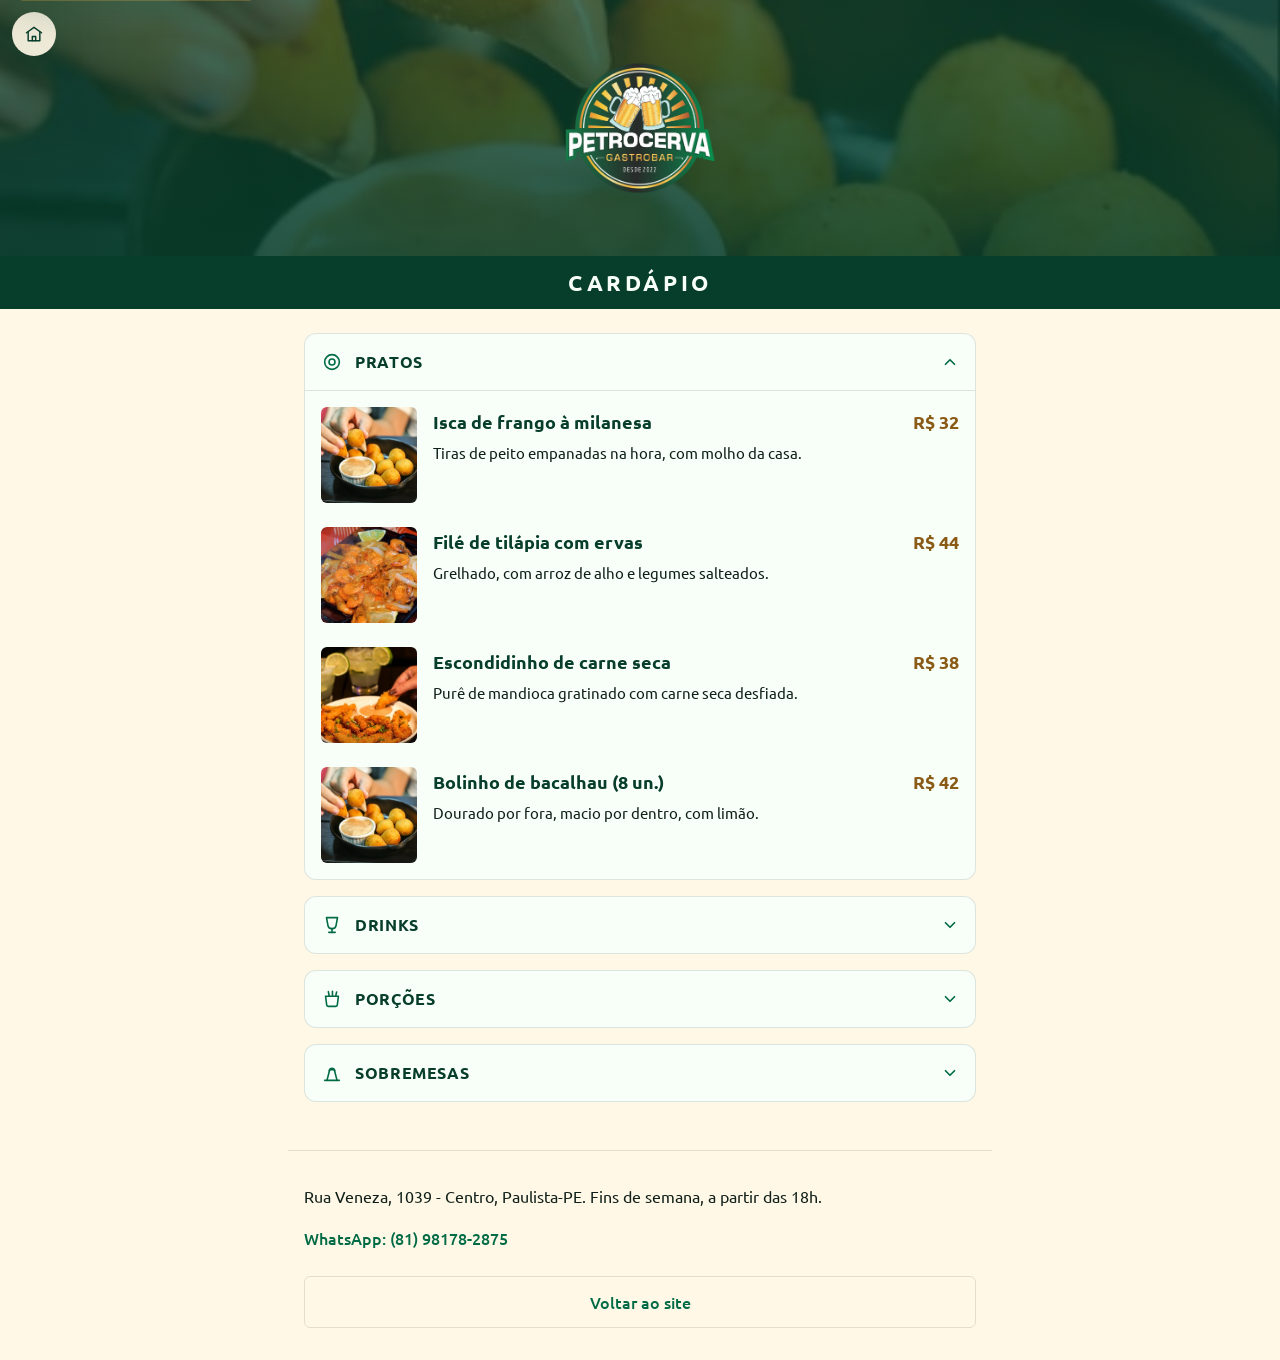
==== commit 5f7b93b3: "Refactor cardapio page structure and styles - Removed JavaScript for theme management and replaced w" ====
--- a/cardapio.html
+++ b/cardapio.html
@@ -5,32 +5,13 @@
   <meta charset="UTF-8">
   <meta name="viewport" content="width=device-width, initial-scale=1.0">
 
-  <!-- Aplica o tema salvo (ou a preferência do sistema) antes da 1ª pintura.
-       Na mesa do bar o celular quase sempre está no modo escuro. -->
-  <script>
-    (function () {
-      try {
-        var salvo = localStorage.getItem("tema");
-        var preferemEscuro =
-          window.matchMedia && window.matchMedia("(prefers-color-scheme: dark)").matches;
-        var tema = salvo === "dark" || salvo === "light" ? salvo : (preferemEscuro ? "dark" : "light");
-        if (tema === "dark") {
-          document.documentElement.setAttribute("data-theme", "dark");
-        }
-      } catch (erro) {
-        /* localStorage indisponível (ex.: navegação privada). Segue no tema claro. */
-      }
-    })();
-  </script>
-
   <title>Cardápio | Petrocerva Gastrobar</title>
   <meta name="description"
-    content="Cardápio do Petrocerva Gastrobar: petiscos, porções e drinks da casa. Centro de Paulista, PE.">
+    content="Cardápio do Petrocerva Gastrobar: pratos, drinks, porções e sobremesas. Centro de Paulista, PE.">
   <meta name="robots" content="index, follow">
 
   <link rel="icon" type="image/png" href="src/img/logo-petrocerva.png">
 
-  <!-- Google Fonts: Ubuntu (mesma do site) -->
   <link rel="preconnect" href="https://fonts.googleapis.com">
   <link rel="preconnect" href="https://fonts.gstatic.com" crossorigin>
   <link href="https://fonts.googleapis.com/css2?family=Ubuntu:wght@400;500;700&display=swap" rel="stylesheet">
@@ -38,221 +19,364 @@
   <link rel="stylesheet" href="src/css/reset.css">
   <link rel="stylesheet" href="src/css/estilos.css">
   <link rel="stylesheet" href="src/css/cardapio.css">
+
+  <!-- Sem JavaScript: todas as categorias ficam abertas. -->
+  <noscript>
+    <style>
+      .categoria__corpo[hidden] {
+        display: block !important;
+      }
+    </style>
+  </noscript>
 </head>
 
-<body class="pagina-qr">
+<body class="pagina-cardapio">
 
   <a class="link-pular" href="#conteudo">Pular para o conteúdo</a>
 
-  <header class="topo-qr">
-    <div class="topo-qr__conteudo envoltorio">
-      <a class="topo-qr__marca" href="index.html"
-        aria-label="Petrocerva Gastrobar, voltar para a página inicial">
-        <picture>
-          <source srcset="src/img/logo-petrocerva.webp" type="image/webp">
-          <img class="topo-qr__logo" src="src/img/logo-petrocerva.png" alt="" width="40" height="34">
-        </picture>
-        <span class="topo-qr__marca-texto">PETROCERVA<span class="topo-qr__marca-sub">Gastrobar</span></span>
-      </a>
-
-      <a class="topo-qr__voltar" href="index.html">Voltar ao site</a>
-
-      <button type="button" class="cabecalho__botao-tema" id="botao-tema" aria-label="Ativar modo escuro">
-        <svg class="icone-lua" width="20" height="20" viewBox="0 0 24 24" fill="none" stroke="currentColor"
-          stroke-width="1.75" stroke-linecap="round" stroke-linejoin="round" aria-hidden="true" hidden>
-          <path d="M21 12.79A9 9 0 1 1 11.21 3 7 7 0 0 0 21 12.79Z" />
-        </svg>
-        <svg class="icone-sol" width="20" height="20" viewBox="0 0 24 24" fill="none" stroke="currentColor"
-          stroke-width="1.75" stroke-linecap="round" stroke-linejoin="round" aria-hidden="true">
-          <circle cx="12" cy="12" r="4" />
-          <path
-            d="M12 2v2M12 20v2M4.93 4.93l1.41 1.41M17.66 17.66l1.41 1.41M2 12h2M20 12h2M4.93 19.07l1.41-1.41M17.66 6.34l1.41-1.41" />
-        </svg>
-      </button>
+  <header class="cardapio-hero">
+    <div class="cardapio-hero__fundo" aria-hidden="true">
+      <img src="src/img/cardapio-prato-02.jpg" alt="" width="800" height="800" fetchpriority="high" decoding="async">
+    </div>
+
+    <a class="cardapio-hero__voltar" href="index.html" aria-label="Voltar ao site do Petrocerva">
+      <svg width="20" height="20" viewBox="0 0 24 24" fill="none" stroke="currentColor" stroke-width="1.75"
+        stroke-linecap="round" stroke-linejoin="round" aria-hidden="true">
+        <path d="M3 10.5 12 4l9 6.5" />
+        <path d="M5 9.5V20h14V9.5" />
+        <path d="M10 20v-5h4v5" />
+      </svg>
+    </a>
+
+    <div class="cardapio-hero__marca">
+      <picture>
+        <source srcset="src/img/logo-petrocerva.webp" type="image/webp">
+        <img class="cardapio-hero__logo" src="src/img/logo-petrocerva.png" alt="Petrocerva Gastrobar" width="140"
+          height="120">
+      </picture>
     </div>
   </header>
 
-  <main id="conteudo" class="envoltorio">
-
-    <div class="qr-cabecalho">
-      <h1 class="qr-cabecalho__titulo">Cardápio</h1>
-      <p class="qr-cabecalho__apoio">Os petiscos e drinks da casa para acompanhar a noite.</p>
-    </div>
+  <div class="cardapio-faixa">
+    <h1 class="cardapio-faixa__titulo">Cardápio</h1>
+  </div>
+
+  <main class="cardapio-lista" id="conteudo">
 
     <!-- ====================================================================
          CONTEÚDO PROVISÓRIO
-         Itens, descrições e preços abaixo são genéricos, só para montar o
-         layout. Substituir pela lista real e pelas fotos reais quando
+         Categorias, itens, descrições e preços são genéricos, só para montar
+         o layout. Substituir pela lista real e pelas fotos reais quando
          chegarem. As fotos se repetem de propósito (placeholder).
          ==================================================================== -->
 
     <!-- PRATOS -->
-    <section class="qr-secao" aria-labelledby="titulo-pratos">
-      <h2 class="menu-secao__titulo" id="titulo-pratos">Pratos</h2>
-
-      <article class="menu-destaque">
-        <img class="menu-destaque__foto" src="src/img/cardapio-prato-02.jpg"
-          alt="Petisco do cardápio do Petrocerva Gastrobar" width="800" height="800" loading="lazy" decoding="async">
-        <p class="menu-destaque__linha">
-          <span class="menu-destaque__nome">Bolinho de feijoada</span>
-          <span class="menu-destaque__preco">R$ 38</span>
-        </p>
-        <p class="menu-destaque__descricao">Seis unidades douradas, recheio de feijoada cremosa, servidas com
-          farofa crocante e vinagrete.</p>
-      </article>
-
-      <div class="menu-lista">
-        <article class="menu-item">
-          <img class="menu-item__foto" src="src/img/cardapio-prato-01.jpg" alt="" width="800" height="800"
-            loading="lazy" decoding="async">
-          <div class="menu-item__corpo">
-            <p class="menu-item__linha">
-              <span class="menu-item__nome">Batata frita com cheddar e bacon</span>
-              <span class="menu-item__preco">R$ 34</span>
-            </p>
-            <p class="menu-item__descricao">Porção generosa, cheddar cremoso e bacon em cubos.</p>
-          </div>
-        </article>
-
-        <article class="menu-item">
-          <img class="menu-item__foto" src="src/img/cardapio-prato-04.jpg" alt="" width="800" height="800"
-            loading="lazy" decoding="async">
-          <div class="menu-item__corpo">
-            <p class="menu-item__linha">
-              <span class="menu-item__nome">Isca de frango à milanesa</span>
-              <span class="menu-item__preco">R$ 32</span>
-            </p>
-            <p class="menu-item__descricao">Tiras de peito empanadas na hora, com molho da casa.</p>
-          </div>
-        </article>
-
-        <article class="menu-item">
-          <img class="menu-item__foto" src="src/img/cardapio-prato-01.jpg" alt="" width="800" height="800"
-            loading="lazy" decoding="async">
-          <div class="menu-item__corpo">
-            <p class="menu-item__linha">
-              <span class="menu-item__nome">Linguiça artesanal acebolada</span>
-              <span class="menu-item__preco">R$ 36</span>
-            </p>
-            <p class="menu-item__descricao">Linguiça suína na chapa, cebola caramelizada e pão tostado.</p>
-          </div>
-        </article>
-
-        <article class="menu-item">
-          <img class="menu-item__foto" src="src/img/cardapio-prato-04.jpg" alt="" width="800" height="800"
-            loading="lazy" decoding="async">
-          <div class="menu-item__corpo">
-            <p class="menu-item__linha">
-              <span class="menu-item__nome">Bolinho de bacalhau</span>
-              <span class="menu-item__preco">R$ 42</span>
-            </p>
-            <p class="menu-item__descricao">Oito unidades, douradas por fora e macias por dentro.</p>
-          </div>
-        </article>
+    <section class="categoria" data-categoria>
+      <h2 class="categoria__titulo">
+        <button type="button" class="categoria__botao" aria-expanded="true" aria-controls="cat-pratos">
+          <span class="categoria__icone" aria-hidden="true">
+            <svg width="22" height="22" viewBox="0 0 24 24" fill="none" stroke="currentColor" stroke-width="1.75"
+              stroke-linecap="round" stroke-linejoin="round">
+              <circle cx="12" cy="12" r="8" />
+              <circle cx="12" cy="12" r="3.25" />
+            </svg>
+          </span>
+          <span class="categoria__nome">Pratos</span>
+          <svg class="categoria__seta" width="18" height="18" viewBox="0 0 24 24" fill="none" stroke="currentColor"
+            stroke-width="2.25" stroke-linecap="round" stroke-linejoin="round" aria-hidden="true">
+            <path d="M6 9l6 6 6-6" />
+          </svg>
+        </button>
+      </h2>
+      <div class="categoria__corpo" id="cat-pratos">
+        <ul class="itens">
+          <li class="item">
+            <img class="item__foto" src="src/img/cardapio-prato-02.jpg" alt="" width="800" height="800" loading="lazy"
+              decoding="async">
+            <div class="item__corpo">
+              <p class="item__linha">
+                <span class="item__nome">Isca de frango à milanesa</span>
+                <span class="item__preco">R$ 32</span>
+              </p>
+              <p class="item__descricao">Tiras de peito empanadas na hora, com molho da casa.</p>
+            </div>
+          </li>
+          <li class="item">
+            <img class="item__foto" src="src/img/cardapio-prato-04.jpg" alt="" width="800" height="800" loading="lazy"
+              decoding="async">
+            <div class="item__corpo">
+              <p class="item__linha">
+                <span class="item__nome">Filé de tilápia com ervas</span>
+                <span class="item__preco">R$ 44</span>
+              </p>
+              <p class="item__descricao">Grelhado, com arroz de alho e legumes salteados.</p>
+            </div>
+          </li>
+          <li class="item">
+            <img class="item__foto" src="src/img/cardapio-prato-01.jpg" alt="" width="800" height="800" loading="lazy"
+              decoding="async">
+            <div class="item__corpo">
+              <p class="item__linha">
+                <span class="item__nome">Escondidinho de carne seca</span>
+                <span class="item__preco">R$ 38</span>
+              </p>
+              <p class="item__descricao">Purê de mandioca gratinado com carne seca desfiada.</p>
+            </div>
+          </li>
+          <li class="item">
+            <img class="item__foto" src="src/img/cardapio-prato-02.jpg" alt="" width="800" height="800" loading="lazy"
+              decoding="async">
+            <div class="item__corpo">
+              <p class="item__linha">
+                <span class="item__nome">Bolinho de bacalhau (8 un.)</span>
+                <span class="item__preco">R$ 42</span>
+              </p>
+              <p class="item__descricao">Dourado por fora, macio por dentro, com limão.</p>
+            </div>
+          </li>
+        </ul>
       </div>
     </section>
 
     <!-- DRINKS -->
-    <section class="qr-secao" aria-labelledby="titulo-drinks">
-      <h2 class="menu-secao__titulo" id="titulo-drinks">Drinks</h2>
-
-      <article class="menu-destaque">
-        <img class="menu-destaque__foto" src="src/img/cardapio-drink-01.jpg"
-          alt="Drink autoral do Petrocerva Gastrobar" width="800" height="800" loading="lazy" decoding="async">
-        <p class="menu-destaque__linha">
-          <span class="menu-destaque__nome">Caipirinha da casa</span>
-          <span class="menu-destaque__preco">R$ 22</span>
-        </p>
-        <p class="menu-destaque__descricao">Cachaça artesanal, limão-taiti e açúcar. Também com frutas da
-          estação.</p>
-      </article>
-
-      <div class="menu-lista">
-        <article class="menu-item">
-          <img class="menu-item__foto" src="src/img/cardapio-drink-01.jpg" alt="" width="800" height="800"
-            loading="lazy" decoding="async">
-          <div class="menu-item__corpo">
-            <p class="menu-item__linha">
-              <span class="menu-item__nome">Gin-tônica com especiarias</span>
-              <span class="menu-item__preco">R$ 28</span>
-            </p>
-            <p class="menu-item__descricao">Gin, água tônica, zimbro e limão-siciliano.</p>
-          </div>
-        </article>
-
-        <article class="menu-item">
-          <img class="menu-item__foto" src="src/img/cardapio-drink-01.jpg" alt="" width="800" height="800"
-            loading="lazy" decoding="async">
-          <div class="menu-item__corpo">
-            <p class="menu-item__linha">
-              <span class="menu-item__nome">Chope pilsen 300 ml</span>
-              <span class="menu-item__preco">R$ 12</span>
-            </p>
-            <p class="menu-item__descricao">Puxado na pressão certa, sempre gelado.</p>
-          </div>
-        </article>
-
-        <article class="menu-item">
-          <img class="menu-item__foto" src="src/img/cardapio-drink-01.jpg" alt="" width="800" height="800"
-            loading="lazy" decoding="async">
-          <div class="menu-item__corpo">
-            <p class="menu-item__linha">
-              <span class="menu-item__nome">Suco natural da fruta</span>
-              <span class="menu-item__preco">R$ 10</span>
-            </p>
-            <p class="menu-item__descricao">Copo de 400 ml. Sabores da estação.</p>
-          </div>
-        </article>
+    <section class="categoria" data-categoria>
+      <h2 class="categoria__titulo">
+        <button type="button" class="categoria__botao" aria-expanded="false" aria-controls="cat-drinks">
+          <span class="categoria__icone" aria-hidden="true">
+            <svg width="22" height="22" viewBox="0 0 24 24" fill="none" stroke="currentColor" stroke-width="1.75"
+              stroke-linecap="round" stroke-linejoin="round">
+              <path d="M6 4h12l-1.6 8.6a4 4 0 0 1-3.9 3.3h-1a4 4 0 0 1-3.9-3.3z" />
+              <path d="M12 15.9V20" />
+              <path d="M8.5 20h7" />
+            </svg>
+          </span>
+          <span class="categoria__nome">Drinks</span>
+          <svg class="categoria__seta" width="18" height="18" viewBox="0 0 24 24" fill="none" stroke="currentColor"
+            stroke-width="2.25" stroke-linecap="round" stroke-linejoin="round" aria-hidden="true">
+            <path d="M6 9l6 6 6-6" />
+          </svg>
+        </button>
+      </h2>
+      <div class="categoria__corpo" id="cat-drinks" hidden>
+        <ul class="itens">
+          <li class="item">
+            <img class="item__foto" src="src/img/cardapio-drink-01.jpg" alt="" width="800" height="800" loading="lazy"
+              decoding="async">
+            <div class="item__corpo">
+              <p class="item__linha">
+                <span class="item__nome">Caipirinha da casa</span>
+                <span class="item__preco">R$ 22</span>
+              </p>
+              <p class="item__descricao">Cachaça artesanal, limão-taiti e açúcar.</p>
+            </div>
+          </li>
+          <li class="item">
+            <img class="item__foto" src="src/img/cardapio-drink-01.jpg" alt="" width="800" height="800" loading="lazy"
+              decoding="async">
+            <div class="item__corpo">
+              <p class="item__linha">
+                <span class="item__nome">Gin-tônica com especiarias</span>
+                <span class="item__preco">R$ 28</span>
+              </p>
+              <p class="item__descricao">Gin, água tônica, zimbro e limão-siciliano.</p>
+            </div>
+          </li>
+          <li class="item">
+            <img class="item__foto" src="src/img/cardapio-drink-01.jpg" alt="" width="800" height="800" loading="lazy"
+              decoding="async">
+            <div class="item__corpo">
+              <p class="item__linha">
+                <span class="item__nome">Chope pilsen 300 ml</span>
+                <span class="item__preco">R$ 12</span>
+              </p>
+              <p class="item__descricao">Puxado na pressão certa, sempre gelado.</p>
+            </div>
+          </li>
+          <li class="item">
+            <img class="item__foto" src="src/img/cardapio-drink-01.jpg" alt="" width="800" height="800" loading="lazy"
+              decoding="async">
+            <div class="item__corpo">
+              <p class="item__linha">
+                <span class="item__nome">Suco natural da fruta</span>
+                <span class="item__preco">R$ 10</span>
+              </p>
+              <p class="item__descricao">Copo de 400 ml, sabores da estação.</p>
+            </div>
+          </li>
+          <li class="item">
+            <img class="item__foto" src="src/img/cardapio-drink-01.jpg" alt="" width="800" height="800" loading="lazy"
+              decoding="async">
+            <div class="item__corpo">
+              <p class="item__linha">
+                <span class="item__nome">Refrigerante lata</span>
+                <span class="item__preco">R$ 7</span>
+              </p>
+              <p class="item__descricao">Diversos sabores.</p>
+            </div>
+          </li>
+        </ul>
       </div>
     </section>
 
+    <!-- PORÇÕES -->
+    <section class="categoria" data-categoria>
+      <h2 class="categoria__titulo">
+        <button type="button" class="categoria__botao" aria-expanded="false" aria-controls="cat-porcoes">
+          <span class="categoria__icone" aria-hidden="true">
+            <svg width="22" height="22" viewBox="0 0 24 24" fill="none" stroke="currentColor" stroke-width="1.75"
+              stroke-linecap="round" stroke-linejoin="round">
+              <path d="M5 9h14l-1.2 9.3a2 2 0 0 1-2 1.7H8.2a2 2 0 0 1-2-1.7z" />
+              <path d="M9 9 8 4M12.5 9V3.5M16 9l1-4.5" />
+            </svg>
+          </span>
+          <span class="categoria__nome">Porções</span>
+          <svg class="categoria__seta" width="18" height="18" viewBox="0 0 24 24" fill="none" stroke="currentColor"
+            stroke-width="2.25" stroke-linecap="round" stroke-linejoin="round" aria-hidden="true">
+            <path d="M6 9l6 6 6-6" />
+          </svg>
+        </button>
+      </h2>
+      <div class="categoria__corpo" id="cat-porcoes" hidden>
+        <ul class="itens">
+          <li class="item">
+            <img class="item__foto" src="src/img/cardapio-prato-01.jpg" alt="" width="800" height="800" loading="lazy"
+              decoding="async">
+            <div class="item__corpo">
+              <p class="item__linha">
+                <span class="item__nome">Batata frita com cheddar e bacon</span>
+                <span class="item__preco">R$ 34</span>
+              </p>
+              <p class="item__descricao">Porção generosa, cheddar cremoso e bacon em cubos.</p>
+            </div>
+          </li>
+          <li class="item">
+            <img class="item__foto" src="src/img/cardapio-prato-04.jpg" alt="" width="800" height="800" loading="lazy"
+              decoding="async">
+            <div class="item__corpo">
+              <p class="item__linha">
+                <span class="item__nome">Linguiça artesanal acebolada</span>
+                <span class="item__preco">R$ 36</span>
+              </p>
+              <p class="item__descricao">Na chapa, com cebola caramelizada e pão tostado.</p>
+            </div>
+          </li>
+          <li class="item">
+            <img class="item__foto" src="src/img/cardapio-prato-02.jpg" alt="" width="800" height="800" loading="lazy"
+              decoding="async">
+            <div class="item__corpo">
+              <p class="item__linha">
+                <span class="item__nome">Bolinho de feijoada (6 un.)</span>
+                <span class="item__preco">R$ 38</span>
+              </p>
+              <p class="item__descricao">Recheio de feijoada cremosa, com farofa e vinagrete.</p>
+            </div>
+          </li>
+          <li class="item">
+            <img class="item__foto" src="src/img/cardapio-prato-01.jpg" alt="" width="800" height="800" loading="lazy"
+              decoding="async">
+            <div class="item__corpo">
+              <p class="item__linha">
+                <span class="item__nome">Mandioca frita</span>
+                <span class="item__preco">R$ 26</span>
+              </p>
+              <p class="item__descricao">Crocante, com geleia de pimenta da casa.</p>
+            </div>
+          </li>
+          <li class="item">
+            <img class="item__foto" src="src/img/cardapio-prato-04.jpg" alt="" width="800" height="800" loading="lazy"
+              decoding="async">
+            <div class="item__corpo">
+              <p class="item__linha">
+                <span class="item__nome">Torresmo de rolo</span>
+                <span class="item__preco">R$ 30</span>
+              </p>
+              <p class="item__descricao">Pururuca na hora, com limão e melado.</p>
+            </div>
+          </li>
+        </ul>
+      </div>
+    </section>
+
+    <!-- SOBREMESAS -->
+    <section class="categoria" data-categoria>
+      <h2 class="categoria__titulo">
+        <button type="button" class="categoria__botao" aria-expanded="false" aria-controls="cat-sobremesas">
+          <span class="categoria__icone" aria-hidden="true">
+            <svg width="22" height="22" viewBox="0 0 24 24" fill="none" stroke="currentColor" stroke-width="1.75"
+              stroke-linecap="round" stroke-linejoin="round">
+              <path d="M4 20h16" />
+              <path d="M6.5 20 9.5 8.5h5L17.5 20" />
+              <path d="M9 9.5c.5-1.7 1.6-2.5 3-2.5s2.5.8 3 2.5" />
+            </svg>
+          </span>
+          <span class="categoria__nome">Sobremesas</span>
+          <svg class="categoria__seta" width="18" height="18" viewBox="0 0 24 24" fill="none" stroke="currentColor"
+            stroke-width="2.25" stroke-linecap="round" stroke-linejoin="round" aria-hidden="true">
+            <path d="M6 9l6 6 6-6" />
+          </svg>
+        </button>
+      </h2>
+      <div class="categoria__corpo" id="cat-sobremesas" hidden>
+        <ul class="itens">
+          <li class="item">
+            <img class="item__foto" src="src/img/cardapio-prato-04.jpg" alt="" width="800" height="800" loading="lazy"
+              decoding="async">
+            <div class="item__corpo">
+              <p class="item__linha">
+                <span class="item__nome">Petit gâteau</span>
+                <span class="item__preco">R$ 24</span>
+              </p>
+              <p class="item__descricao">Bolo quente de chocolate com sorvete de creme.</p>
+            </div>
+          </li>
+          <li class="item">
+            <img class="item__foto" src="src/img/cardapio-prato-01.jpg" alt="" width="800" height="800" loading="lazy"
+              decoding="async">
+            <div class="item__corpo">
+              <p class="item__linha">
+                <span class="item__nome">Pudim de leite</span>
+                <span class="item__preco">R$ 16</span>
+              </p>
+              <p class="item__descricao">Tradicional, com calda de caramelo.</p>
+            </div>
+          </li>
+          <li class="item">
+            <img class="item__foto" src="src/img/cardapio-prato-02.jpg" alt="" width="800" height="800" loading="lazy"
+              decoding="async">
+            <div class="item__corpo">
+              <p class="item__linha">
+                <span class="item__nome">Brownie com doce de leite</span>
+                <span class="item__preco">R$ 20</span>
+              </p>
+              <p class="item__descricao">Servido morno, com sorvete.</p>
+            </div>
+          </li>
+          <li class="item">
+            <img class="item__foto" src="src/img/cardapio-prato-04.jpg" alt="" width="800" height="800" loading="lazy"
+              decoding="async">
+            <div class="item__corpo">
+              <p class="item__linha">
+                <span class="item__nome">Mousse de maracujá</span>
+                <span class="item__preco">R$ 14</span>
+              </p>
+              <p class="item__descricao">Cremosa, com calda da fruta.</p>
+            </div>
+          </li>
+        </ul>
+      </div>
+    </section>
+
     <!-- FIM DO CONTEÚDO PROVISÓRIO -->
 
-    <footer class="rodape-qr">
-      <p class="rodape-qr__endereco">Rua Veneza, 1039 - Centro, Paulista-PE. Fins de semana, a partir das 18h.</p>
-      <p><a href="https://wa.me/5581981782875" target="_blank" rel="noopener noreferrer">WhatsApp: (81) 98178-2875</a></p>
-      <a class="rodape-qr__voltar" href="index.html">Voltar ao site</a>
-    </footer>
-
   </main>
 
-  <!-- Botão de tema: alterna o atributo, guarda a escolha e mantém o ícone. -->
-  <script>
-    (function () {
-      var botao = document.getElementById("botao-tema");
-      if (!botao) return;
-
-      var iconeLua = botao.querySelector(".icone-lua");
-      var iconeSol = botao.querySelector(".icone-sol");
-
-      function estaEscuro() {
-        return document.documentElement.getAttribute("data-theme") === "dark";
-      }
-
-      function refletirIcone(escuro) {
-        botao.setAttribute("aria-label", escuro ? "Ativar modo claro" : "Ativar modo escuro");
-        if (iconeSol) iconeSol.toggleAttribute("hidden", escuro);
-        if (iconeLua) iconeLua.toggleAttribute("hidden", !escuro);
-      }
-
-      botao.addEventListener("click", function () {
-        var escuro = !estaEscuro();
-        if (escuro) {
-          document.documentElement.setAttribute("data-theme", "dark");
-        } else {
-          document.documentElement.removeAttribute("data-theme");
-        }
-        try {
-          localStorage.setItem("tema", escuro ? "dark" : "light");
-        } catch (erro) {
-          /* localStorage indisponível. O tema vale só nesta visita. */
-        }
-        refletirIcone(escuro);
-      });
-
-      refletirIcone(estaEscuro());
-    })();
-  </script>
+  <footer class="cardapio-rodape">
+    <p class="cardapio-rodape__endereco">Rua Veneza, 1039 - Centro, Paulista-PE. Fins de semana, a partir das 18h.</p>
+    <p><a href="https://wa.me/5581981782875" target="_blank" rel="noopener noreferrer">WhatsApp: (81) 98178-2875</a></p>
+    <a class="cardapio-rodape__voltar" href="index.html">Voltar ao site</a>
+  </footer>
+
+  <script src="src/js/cardapio.js" defer></script>
 </body>
 
 </html>
--- a/src/css/estilos.css
+++ b/src/css/estilos.css
@@ -932,20 +932,6 @@
   padding-inline: var(--espacamento-md);
 }
 
-.experiencia__eyebrow,
-.galeria__eyebrow,
-.cardapio__eyebrow,
-.depoimentos__eyebrow,
-.sobre__eyebrow,
-.localizacao__eyebrow {
-  font-size: 0.8125rem;
-  font-weight: 700;
-  color: var(--cor-texto-eyebrow);
-  text-transform: uppercase;
-  letter-spacing: 0.06em;
-  margin-bottom: var(--espacamento-xs);
-}
-
 .experiencia__titulo,
 .galeria__titulo,
 .cardapio__titulo,
@@ -1024,12 +1010,6 @@
   background-color: var(--cor-verde-profundo);
 }
 
-/* Fundo verde-profundo: aqui o dourado vibrante tem contraste de sobra, não
-   precisa da variante escura usada nas seções de fundo claro. */
-.galeria .galeria__eyebrow {
-  color: var(--cor-dourado-marca);
-}
-
 .galeria .galeria__titulo {
   color: var(--cor-texto-claro);
 }
@@ -1257,14 +1237,26 @@
   color: var(--cor-texto-claro);
 }
 
-/* Fundo verde-profundo: mantém o dourado vibrante (ver .galeria__eyebrow). */
-.sobre .sobre__eyebrow {
-  color: var(--cor-dourado-marca);
-}
-
 .sobre .sobre__titulo {
   color: var(--cor-texto-claro);
   margin-bottom: var(--espacamento-md);
+}
+
+/* "Desde 2022" como número de destaque, no lugar da antiga eyebrow. */
+.sobre__ano {
+  font-size: clamp(1.125rem, 3.5vw, 1.5rem);
+  font-weight: 500;
+  color: rgb(248 255 249 / 75%);
+  margin-bottom: var(--espacamento-md);
+}
+
+.sobre__ano-num {
+  display: block;
+  font-size: clamp(3rem, 12vw, 5rem);
+  font-weight: 700;
+  letter-spacing: -0.03em;
+  line-height: 1;
+  color: var(--cor-dourado-marca);
 }
 
 .sobre__texto {
--- a/src/css/cardapio.css
+++ b/src/css/cardapio.css
@@ -1,179 +1,187 @@
 /* ===================================================
    CARDAPIO.CSS
-   Página de acesso via QR Code na mesa: só o cardápio.
-   Reaproveita os tokens e componentes de estilos.css, sem paleta nova.
-   Prioridades: mobile-first, legibilidade a curta distância, alvos de
-   toque grandes, carga leve (sem tela de carregamento, sem animações).
-   =================================================== */
-
-/* A página é lida a distância de braço, num celular sobre a mesa e muitas
-   vezes com pouca luz: corpo um pouco maior que o do site principal. */
-.pagina-qr {
+   Página do cardápio para acesso via QR Code na mesa.
+   Hero com a logo sobre uma foto da casa, faixa "Cardápio" e as categorias
+   em tópicos que abrem e fecham (Pratos, Porções, Drinks, Sobremesas).
+   Apenas tema claro. Reaproveita os tokens de estilos.css, sem paleta nova.
+   =================================================== */
+
+.pagina-cardapio {
   font-size: 1.125rem;
-}
-
-.envoltorio {
+  background-color: var(--cor-creme);
+}
+
+/* ===================================================
+   HERO: logo ao centro sobre uma foto, com véu verde
+   =================================================== */
+
+.cardapio-hero {
+  position: relative;
+  display: grid;
+  place-items: center;
+  min-height: clamp(11rem, 40vw, 16rem);
+  padding: var(--espacamento-xl) var(--espacamento-lg);
+  overflow: hidden;
+  background-color: var(--cor-verde-profundo);
+}
+
+.cardapio-hero__fundo {
+  position: absolute;
+  inset: 0;
+  z-index: 0;
+}
+
+.cardapio-hero__fundo img {
+  width: 100%;
+  height: 100%;
+  object-fit: cover;
+}
+
+/* Véu verde da marca: garante contraste da logo e do botão sobre a foto. */
+.cardapio-hero::after {
+  content: "";
+  position: absolute;
+  inset: 0;
+  z-index: 1;
+  background: linear-gradient(180deg, rgb(7 61 43 / 74%), rgb(7 61 43 / 88%));
+}
+
+.cardapio-hero__voltar {
+  position: absolute;
+  top: var(--espacamento-sm);
+  left: var(--espacamento-sm);
+  z-index: 3;
+  display: flex;
+  align-items: center;
+  justify-content: center;
+  width: 2.75rem;
+  height: 2.75rem;
+  border-radius: 50%;
+  background-color: rgb(255 248 231 / 92%);
+  color: var(--cor-verde-profundo);
+  box-shadow: var(--sombra-card);
+  transition: transform var(--transicao-rapida);
+}
+
+.cardapio-hero__voltar:active {
+  transform: scale(0.94);
+}
+
+.cardapio-hero__marca {
+  position: relative;
+  z-index: 2;
+}
+
+.cardapio-hero__logo {
+  width: clamp(7rem, 30vw, 9.5rem);
+  height: auto;
+  object-fit: contain;
+}
+
+/* ===================================================
+   FAIXA "CARDÁPIO"
+   =================================================== */
+
+.cardapio-faixa {
+  padding: 0.85rem var(--espacamento-md);
+  background-color: var(--cor-verde-profundo);
+  text-align: center;
+}
+
+.cardapio-faixa__titulo {
+  font-size: clamp(1.1rem, 4.5vw, 1.4rem);
+  font-weight: 700;
+  letter-spacing: 0.16em;
+  text-transform: uppercase;
+  color: var(--cor-texto-claro);
+}
+
+/* ===================================================
+   LISTA DE CATEGORIAS (tópicos que abrem/fecham)
+   =================================================== */
+
+.cardapio-lista {
   max-width: 44rem;
   margin-inline: auto;
-  padding-inline: var(--espacamento-md);
-}
-
-/* ===================================================
-   TOPO ENXUTO
-   Só a marca (volta para a home) e o botão de tema. Sem navegação.
-   =================================================== */
-
-.topo-qr {
-  background-color: var(--cor-creme);
-  border-bottom: 1px solid var(--cor-borda-suave);
-}
-
-.topo-qr__conteudo {
+  padding: var(--espacamento-lg) var(--espacamento-md) var(--espacamento-2xl);
+  display: grid;
+  gap: var(--espacamento-md);
+}
+
+.categoria {
+  border: 1px solid var(--cor-borda-suave);
+  border-radius: var(--raio-borda-md);
+  background-color: var(--cor-superficie);
+  overflow: hidden;
+}
+
+.categoria__titulo {
+  margin: 0;
+}
+
+.categoria__botao {
+  width: 100%;
   display: flex;
   align-items: center;
   gap: var(--espacamento-sm);
-  min-height: var(--altura-cabecalho);
-}
-
-.topo-qr__marca {
-  display: flex;
-  align-items: center;
-  gap: var(--espacamento-sm);
+  min-height: 3.5rem;
+  padding: var(--espacamento-md);
+  text-align: left;
+  color: var(--cor-texto-titulo);
+  transition: background-color var(--transicao-rapida);
+}
+
+.categoria__botao:hover {
+  background-color: var(--cor-creme-suave);
+}
+
+.categoria__icone {
+  display: flex;
+  flex-shrink: 0;
+  color: var(--cor-texto-acento-verde);
+}
+
+.categoria__nome {
+  flex: 1;
   min-width: 0;
-  margin-right: auto;
-}
-
-.topo-qr__logo {
-  width: 2.25rem;
-  height: 1.95rem;
-  object-fit: contain;
+  font-size: 1rem;
+  font-weight: 700;
+  letter-spacing: 0.04em;
+  text-transform: uppercase;
+}
+
+.categoria__seta {
   flex-shrink: 0;
-}
-
-.topo-qr__marca-texto {
-  display: flex;
-  flex-direction: column;
-  line-height: 1.1;
-  font-weight: 700;
-  font-size: 1rem;
-  color: var(--cor-texto-titulo);
-  white-space: nowrap;
-}
-
-.topo-qr__marca-sub {
-  font-size: 0.6875rem;
-  font-weight: 500;
-  letter-spacing: 0.06em;
-  text-transform: uppercase;
   color: var(--cor-texto-acento-verde);
-}
-
-.topo-qr__voltar {
-  flex-shrink: 0;
-  padding: var(--espacamento-xs);
-  font-size: 0.875rem;
-  font-weight: 500;
-  color: var(--cor-texto-acento-verde);
-  text-decoration: underline;
-  text-underline-offset: 0.15em;
-  white-space: nowrap;
-}
-
-/* ===================================================
-   CABEÇALHO DA PÁGINA
-   =================================================== */
-
-.qr-cabecalho {
-  padding-top: var(--espacamento-xl);
-  padding-bottom: var(--espacamento-lg);
-}
-
-.qr-cabecalho__titulo {
-  font-size: clamp(2rem, 8vw, 2.75rem);
-  color: var(--cor-texto-titulo);
-  margin-bottom: var(--espacamento-xs);
-}
-
-.qr-cabecalho__apoio {
-  max-width: 40ch;
-  color: var(--cor-texto-escuro);
-}
-
-/* ===================================================
-   SEÇÕES DO CARDÁPIO
-   =================================================== */
-
-.qr-secao {
-  padding-block: var(--espacamento-xl);
+  transition: transform var(--transicao-rapida);
+}
+
+.categoria--aberta .categoria__seta {
+  transform: rotate(180deg);
+}
+
+.categoria__corpo {
+  padding: var(--espacamento-md);
   border-top: 1px solid var(--cor-borda-suave);
 }
 
-.menu-secao__titulo {
-  font-size: clamp(1.5rem, 6vw, 2rem);
-  font-weight: 700;
-  letter-spacing: -0.02em;
-  color: var(--cor-texto-titulo);
-  margin-bottom: var(--espacamento-lg);
-}
-
-/* --- Item em destaque: abre cada seção com foto grande --- */
-.menu-destaque {
-  display: grid;
-  gap: var(--espacamento-sm);
-  margin-bottom: var(--espacamento-xl);
-}
-
-.menu-destaque__foto {
-  width: 100%;
-  aspect-ratio: 16 / 10;
-  max-height: 20rem;
-  object-fit: cover;
-  border-radius: var(--raio-borda-md);
-  background-color: var(--cor-verde-profundo-suave);
-}
-
-.menu-destaque__linha {
-  display: flex;
-  align-items: baseline;
-  justify-content: space-between;
-  gap: var(--espacamento-sm);
-  margin-top: var(--espacamento-xs);
-}
-
-.menu-destaque__nome {
-  font-size: 1.375rem;
-  font-weight: 700;
-  line-height: 1.2;
-  color: var(--cor-texto-titulo);
-}
-
-.menu-destaque__preco {
-  flex-shrink: 0;
-  font-size: 1.125rem;
-  font-weight: 700;
-  font-variant-numeric: tabular-nums;
-  color: var(--cor-texto-eyebrow);
-}
-
-.menu-destaque__descricao {
-  font-size: 1rem;
-  color: var(--cor-texto-escuro);
-}
-
-/* --- Demais itens: miniatura + texto, linha a linha --- */
-.menu-lista {
+/* ===================================================
+   ITENS
+   =================================================== */
+
+.itens {
   display: grid;
   gap: var(--espacamento-lg);
 }
 
-.menu-item {
+.item {
   display: grid;
   grid-template-columns: 4.5rem 1fr;
   gap: var(--espacamento-md);
   align-items: start;
 }
 
-.menu-item__foto {
+.item__foto {
   width: 4.5rem;
   height: 4.5rem;
   object-fit: cover;
@@ -181,49 +189,48 @@
   background-color: var(--cor-verde-profundo-suave);
 }
 
-.menu-item__corpo {
+.item__corpo {
   min-width: 0;
 }
 
-.menu-item__linha {
+.item__linha {
   display: flex;
   align-items: baseline;
   justify-content: space-between;
   gap: var(--espacamento-sm);
 }
 
-.menu-item__nome {
+.item__nome {
   font-size: 1.0625rem;
   font-weight: 700;
   line-height: 1.25;
   color: var(--cor-texto-titulo);
 }
 
-.menu-item__preco {
+.item__preco {
   flex-shrink: 0;
   font-weight: 700;
   font-variant-numeric: tabular-nums;
   color: var(--cor-texto-eyebrow);
 }
 
-.menu-item__descricao {
+.item__descricao {
   margin-top: 0.25rem;
   font-size: 0.9375rem;
   color: var(--cor-texto-escuro);
 }
 
-/* A partir de ~34rem: miniaturas maiores, texto do item um degrau acima. */
 @media (min-width: 34rem) {
-  .menu-item {
+  .item {
     grid-template-columns: 6rem 1fr;
   }
 
-  .menu-item__foto {
+  .item__foto {
     width: 6rem;
     height: 6rem;
   }
 
-  .menu-item__nome {
+  .item__nome {
     font-size: 1.125rem;
   }
 }
@@ -232,25 +239,26 @@
    RODAPÉ ENXUTO
    =================================================== */
 
-.rodape-qr {
+.cardapio-rodape {
+  max-width: 44rem;
+  margin-inline: auto;
   display: grid;
   gap: var(--espacamento-md);
-  margin-top: var(--espacamento-xl);
-  padding-block: var(--espacamento-xl);
+  padding: var(--espacamento-xl) var(--espacamento-md);
   border-top: 1px solid var(--cor-borda-suave);
   font-size: 1rem;
 }
 
-.rodape-qr__endereco {
+.cardapio-rodape__endereco {
   color: var(--cor-texto-escuro);
 }
 
-.rodape-qr a {
+.cardapio-rodape a {
   color: var(--cor-texto-acento-verde);
   font-weight: 500;
 }
 
-.rodape-qr__voltar {
+.cardapio-rodape__voltar {
   display: inline-flex;
   align-items: center;
   justify-content: center;
@@ -264,7 +272,6 @@
   text-align: center;
 }
 
-/* Feedback tátil de clique, igual ao do site principal. */
-.rodape-qr__voltar:active {
+.cardapio-rodape__voltar:active {
   transform: translateY(1px);
 }
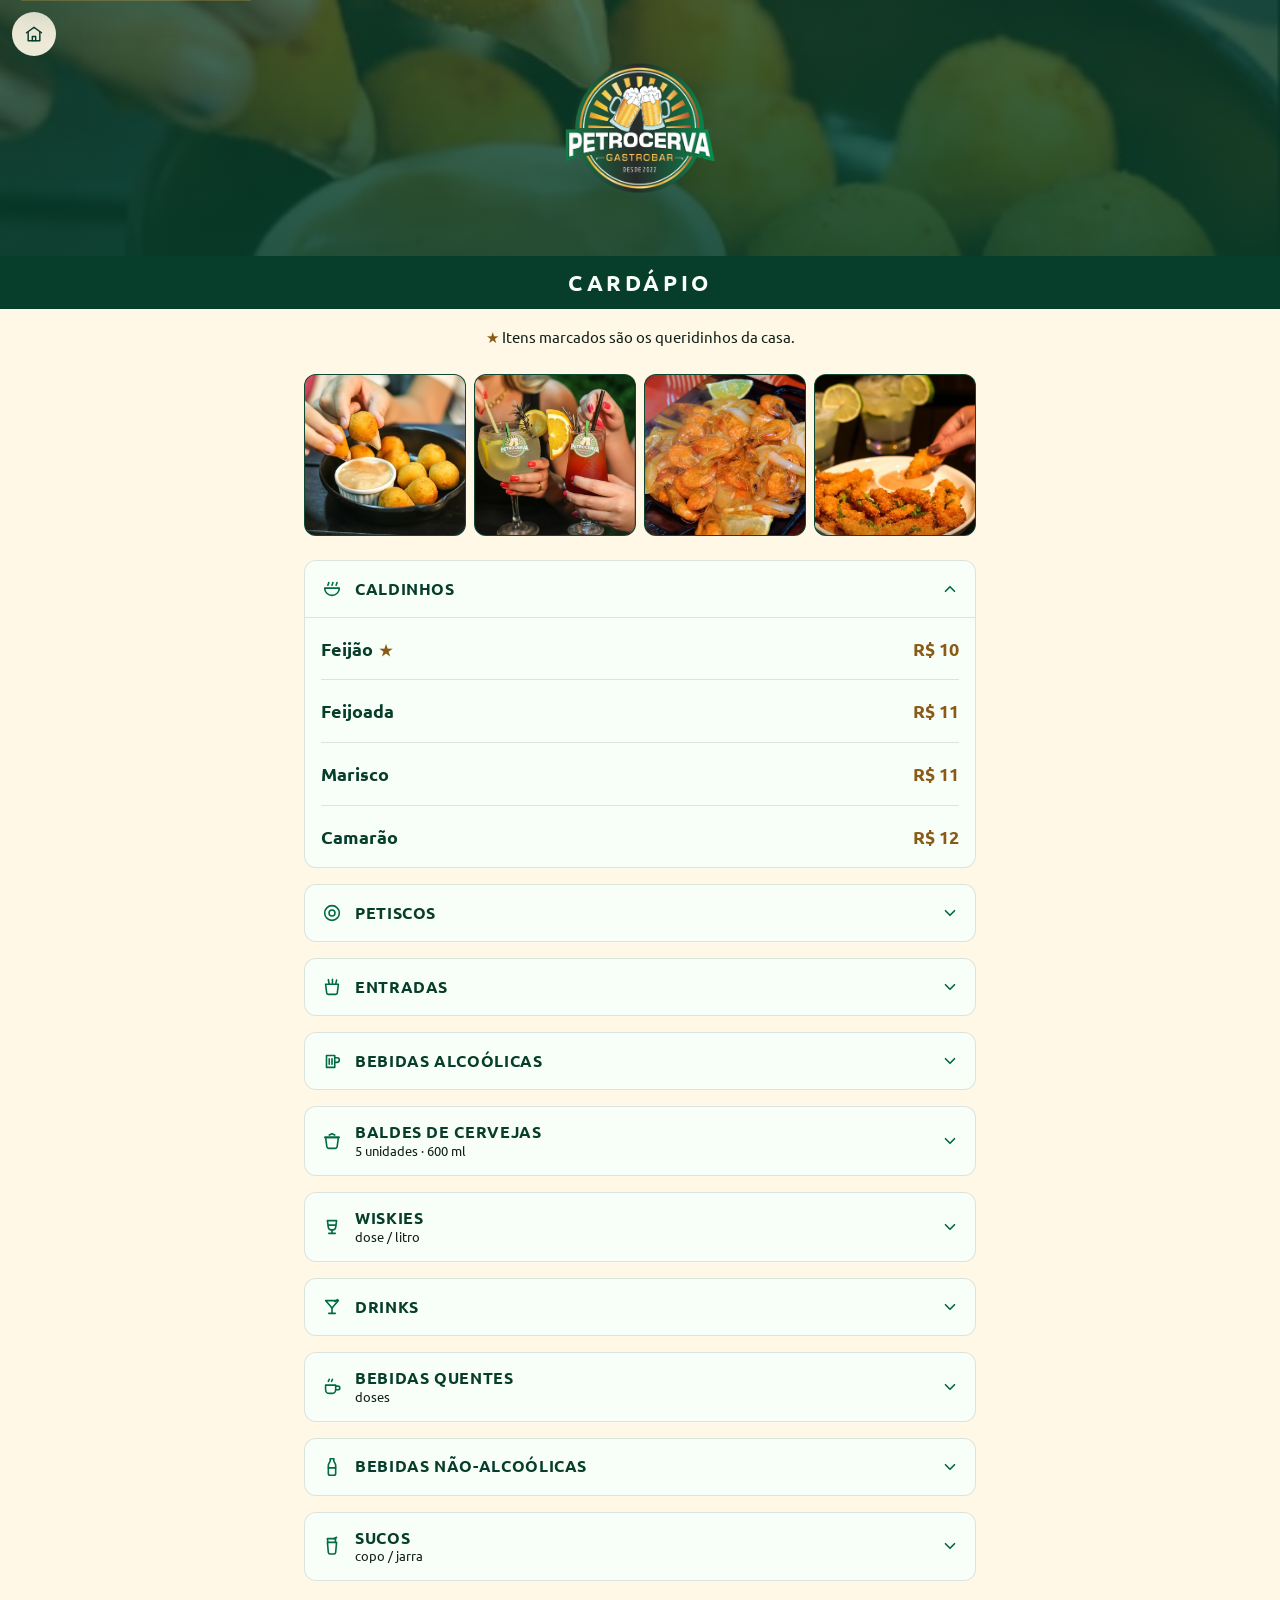
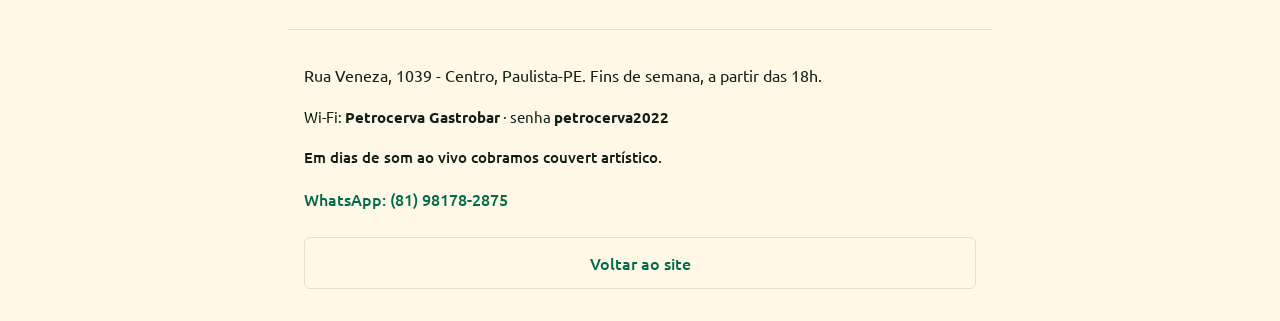
==== commit 86f0d144: "Update navigation link for Cardápio and enhance cardapio.css with new styles - Changed the Cardápio " ====
--- a/cardapio.html
+++ b/cardapio.html
@@ -7,7 +7,7 @@
 
   <title>Cardápio | Petrocerva Gastrobar</title>
   <meta name="description"
-    content="Cardápio do Petrocerva Gastrobar: pratos, drinks, porções e sobremesas. Centro de Paulista, PE.">
+    content="Cardápio do Petrocerva Gastrobar: caldinhos, petiscos, entradas, cervejas, baldes, drinks, doses e sucos. Centro de Paulista, PE.">
   <meta name="robots" content="index, follow">
 
   <link rel="icon" type="image/png" href="src/img/logo-petrocerva.png">
@@ -61,19 +61,82 @@
     <h1 class="cardapio-faixa__titulo">Cardápio</h1>
   </div>
 
+  <p class="cardapio-aviso">
+    <span class="cardapio-aviso__estrela" aria-hidden="true">★</span>
+    Itens marcados são os queridinhos da casa.
+  </p>
+
+  <section class="cardapio-galeria" aria-label="Fotos da casa">
+    <img src="src/img/cardapio-prato-02.jpg" alt="Tábua de petiscos do Petrocerva Gastrobar" width="800" height="800"
+      loading="lazy" decoding="async">
+    <img src="src/img/cardapio-drink-01.jpg" alt="Drinks da casa servidos no copo" width="800" height="800" loading="lazy"
+      decoding="async">
+    <img src="src/img/cardapio-prato-04.jpg" alt="Porção de petiscos com fritas" width="800" height="800" loading="lazy"
+      decoding="async">
+    <img src="src/img/cardapio-prato-01.jpg" alt="Petisco quente saindo da cozinha" width="800" height="800"
+      loading="lazy" decoding="async">
+  </section>
+
   <main class="cardapio-lista" id="conteudo">
 
     <!-- ====================================================================
-         CONTEÚDO PROVISÓRIO
-         Categorias, itens, descrições e preços são genéricos, só para montar
-         o layout. Substituir pela lista real e pelas fotos reais quando
-         chegarem. As fotos se repetem de propósito (placeholder).
+         Cardápio real do Petrocerva Gastrobar.
+         Categorias em tópicos que abrem e fecham. A primeira já vem aberta.
+         Itens com "★" são os queridinhos da casa.
          ==================================================================== -->
 
-    <!-- PRATOS -->
+    <!-- CALDINHOS -->
     <section class="categoria" data-categoria>
       <h2 class="categoria__titulo">
-        <button type="button" class="categoria__botao" aria-expanded="true" aria-controls="cat-pratos">
+        <button type="button" class="categoria__botao" aria-expanded="true" aria-controls="cat-caldinhos">
+          <span class="categoria__icone" aria-hidden="true">
+            <svg width="22" height="22" viewBox="0 0 24 24" fill="none" stroke="currentColor" stroke-width="1.75"
+              stroke-linecap="round" stroke-linejoin="round">
+              <path d="M4 11h16a8 8 0 0 1-16 0z" />
+              <path d="M7.5 8c0-1.4 1-1.9 1-3M12 8c0-1.4 1-1.9 1-3M16.5 8c0-1.4 1-1.9 1-3" />
+            </svg>
+          </span>
+          <span class="categoria__nome">Caldinhos</span>
+          <svg class="categoria__seta" width="18" height="18" viewBox="0 0 24 24" fill="none" stroke="currentColor"
+            stroke-width="2.25" stroke-linecap="round" stroke-linejoin="round" aria-hidden="true">
+            <path d="M6 9l6 6 6-6" />
+          </svg>
+        </button>
+      </h2>
+      <div class="categoria__corpo" id="cat-caldinhos">
+        <ul class="itens">
+          <li class="item">
+            <p class="item__linha">
+              <span class="item__nome">Feijão <span class="item__estrela" role="img" aria-label="queridinho da casa">★</span></span>
+              <span class="item__preco">R$ 10</span>
+            </p>
+          </li>
+          <li class="item">
+            <p class="item__linha">
+              <span class="item__nome">Feijoada</span>
+              <span class="item__preco">R$ 11</span>
+            </p>
+          </li>
+          <li class="item">
+            <p class="item__linha">
+              <span class="item__nome">Marisco</span>
+              <span class="item__preco">R$ 11</span>
+            </p>
+          </li>
+          <li class="item">
+            <p class="item__linha">
+              <span class="item__nome">Camarão</span>
+              <span class="item__preco">R$ 12</span>
+            </p>
+          </li>
+        </ul>
+      </div>
+    </section>
+
+    <!-- PETISCOS -->
+    <section class="categoria" data-categoria>
+      <h2 class="categoria__titulo">
+        <button type="button" class="categoria__botao" aria-expanded="false" aria-controls="cat-petiscos">
           <span class="categoria__icone" aria-hidden="true">
             <svg width="22" height="22" viewBox="0 0 24 24" fill="none" stroke="currentColor" stroke-width="1.75"
               stroke-linecap="round" stroke-linejoin="round">
@@ -81,58 +144,433 @@
               <circle cx="12" cy="12" r="3.25" />
             </svg>
           </span>
-          <span class="categoria__nome">Pratos</span>
+          <span class="categoria__nome">Petiscos</span>
           <svg class="categoria__seta" width="18" height="18" viewBox="0 0 24 24" fill="none" stroke="currentColor"
             stroke-width="2.25" stroke-linecap="round" stroke-linejoin="round" aria-hidden="true">
             <path d="M6 9l6 6 6-6" />
           </svg>
         </button>
       </h2>
-      <div class="categoria__corpo" id="cat-pratos">
+      <div class="categoria__corpo" id="cat-petiscos" hidden>
         <ul class="itens">
           <li class="item">
-            <img class="item__foto" src="src/img/cardapio-prato-02.jpg" alt="" width="800" height="800" loading="lazy"
-              decoding="async">
-            <div class="item__corpo">
-              <p class="item__linha">
-                <span class="item__nome">Isca de frango à milanesa</span>
-                <span class="item__preco">R$ 32</span>
-              </p>
-              <p class="item__descricao">Tiras de peito empanadas na hora, com molho da casa.</p>
-            </div>
-          </li>
-          <li class="item">
-            <img class="item__foto" src="src/img/cardapio-prato-04.jpg" alt="" width="800" height="800" loading="lazy"
-              decoding="async">
-            <div class="item__corpo">
-              <p class="item__linha">
-                <span class="item__nome">Filé de tilápia com ervas</span>
-                <span class="item__preco">R$ 44</span>
-              </p>
-              <p class="item__descricao">Grelhado, com arroz de alho e legumes salteados.</p>
-            </div>
-          </li>
-          <li class="item">
-            <img class="item__foto" src="src/img/cardapio-prato-01.jpg" alt="" width="800" height="800" loading="lazy"
-              decoding="async">
-            <div class="item__corpo">
-              <p class="item__linha">
-                <span class="item__nome">Escondidinho de carne seca</span>
-                <span class="item__preco">R$ 38</span>
-              </p>
-              <p class="item__descricao">Purê de mandioca gratinado com carne seca desfiada.</p>
-            </div>
-          </li>
-          <li class="item">
-            <img class="item__foto" src="src/img/cardapio-prato-02.jpg" alt="" width="800" height="800" loading="lazy"
-              decoding="async">
-            <div class="item__corpo">
-              <p class="item__linha">
-                <span class="item__nome">Bolinho de bacalhau (8 un.)</span>
-                <span class="item__preco">R$ 42</span>
-              </p>
-              <p class="item__descricao">Dourado por fora, macio por dentro, com limão.</p>
-            </div>
+            <p class="item__linha">
+              <span class="item__nome">Maminha Argentina</span>
+              <span class="item__preco">R$ 47</span>
+            </p>
+            <p class="item__descricao">Na manteiga, com fritas.</p>
+          </li>
+          <li class="item">
+            <p class="item__linha">
+              <span class="item__nome">Coração</span>
+              <span class="item__preco">R$ 33</span>
+            </p>
+            <p class="item__descricao">Na manteiga, com farofa.</p>
+          </li>
+          <li class="item">
+            <p class="item__linha">
+              <span class="item__nome">Frango Crocante <span class="item__estrela" role="img" aria-label="queridinho da casa">★</span></span>
+              <span class="item__preco">R$ 38</span>
+            </p>
+          </li>
+          <li class="item">
+            <p class="item__linha">
+              <span class="item__nome">Iscas de Carne</span>
+              <span class="item__preco">R$ 43</span>
+            </p>
+            <p class="item__descricao">Acebolada, com fritas.</p>
+          </li>
+          <li class="item">
+            <p class="item__linha">
+              <span class="item__nome">Panceta</span>
+              <span class="item__preco">R$ 36</span>
+            </p>
+            <p class="item__descricao">Barriga suína crocante.</p>
+          </li>
+          <li class="item">
+            <p class="item__linha">
+              <span class="item__nome">Cupim</span>
+              <span class="item__preco">R$ 40</span>
+            </p>
+            <p class="item__descricao">Com molho especial e fritas.</p>
+          </li>
+          <li class="item">
+            <p class="item__linha">
+              <span class="item__nome">Carne de Sol <span class="item__estrela" role="img" aria-label="queridinho da casa">★</span></span>
+              <span class="item__preco">R$ 42</span>
+            </p>
+            <p class="item__descricao">Com queijo coalho e fritas.</p>
+          </li>
+          <li class="item">
+            <p class="item__linha">
+              <span class="item__nome">Costelinha</span>
+              <span class="item__preco">R$ 41</span>
+            </p>
+            <p class="item__descricao">Barbecue e fritas.</p>
+          </li>
+          <li class="item">
+            <p class="item__linha">
+              <span class="item__nome">Linguiça</span>
+              <span class="item__preco">R$ 32</span>
+            </p>
+            <p class="item__descricao">Recheada com mussarela.</p>
+          </li>
+          <li class="item">
+            <p class="item__linha">
+              <span class="item__nome">Tulipas</span>
+              <span class="item__preco">R$ 37</span>
+            </p>
+            <p class="item__descricao">Levemente empanadas.</p>
+          </li>
+          <li class="item">
+            <p class="item__linha">
+              <span class="item__nome">Calabresa</span>
+              <span class="item__preco">R$ 32</span>
+            </p>
+            <p class="item__descricao">Calabresa acebolada com fritas.</p>
+          </li>
+          <li class="item">
+            <p class="item__linha">
+              <span class="item__nome">Camarão Crocante <span class="item__estrela" role="img" aria-label="queridinho da casa">★</span></span>
+              <span class="item__preco">R$ 47</span>
+            </p>
+            <p class="item__descricao">Filé de camarão empanado, com fritas.</p>
+          </li>
+          <li class="item">
+            <p class="item__linha">
+              <span class="item__nome">Peixe</span>
+              <span class="item__preco">R$ 42</span>
+            </p>
+            <p class="item__descricao">Filé de peixe empanado, com fritas.</p>
+          </li>
+          <li class="item">
+            <p class="item__linha">
+              <span class="item__nome">Picanha Uruguaia</span>
+              <span class="item__preco">R$ 55</span>
+            </p>
+            <p class="item__descricao">Acebolada com fritas.</p>
+          </li>
+          <li class="item">
+            <p class="item__linha">
+              <span class="item__nome">Camarão <span class="item__estrela" role="img" aria-label="queridinho da casa">★</span></span>
+              <span class="item__preco">R$ 38</span>
+            </p>
+          </li>
+        </ul>
+      </div>
+    </section>
+
+    <!-- ENTRADAS -->
+    <section class="categoria" data-categoria>
+      <h2 class="categoria__titulo">
+        <button type="button" class="categoria__botao" aria-expanded="false" aria-controls="cat-entradas">
+          <span class="categoria__icone" aria-hidden="true">
+            <svg width="22" height="22" viewBox="0 0 24 24" fill="none" stroke="currentColor" stroke-width="1.75"
+              stroke-linecap="round" stroke-linejoin="round">
+              <path d="M5 9h14l-1.2 9.3a2 2 0 0 1-2 1.7H8.2a2 2 0 0 1-2-1.7z" />
+              <path d="M9 9 8 4M12.5 9V3.5M16 9l1-4.5" />
+            </svg>
+          </span>
+          <span class="categoria__nome">Entradas</span>
+          <svg class="categoria__seta" width="18" height="18" viewBox="0 0 24 24" fill="none" stroke="currentColor"
+            stroke-width="2.25" stroke-linecap="round" stroke-linejoin="round" aria-hidden="true">
+            <path d="M6 9l6 6 6-6" />
+          </svg>
+        </button>
+      </h2>
+      <div class="categoria__corpo" id="cat-entradas" hidden>
+        <ul class="itens">
+          <li class="item">
+            <p class="item__linha">
+              <span class="item__nome">Pão de Alho Tradicional</span>
+              <span class="item__preco">R$ 10</span>
+            </p>
+          </li>
+          <li class="item">
+            <p class="item__linha">
+              <span class="item__nome">Pão de Alho de Charque</span>
+              <span class="item__preco">R$ 12</span>
+            </p>
+          </li>
+          <li class="item">
+            <p class="item__linha">
+              <span class="item__nome">Fritas Simples</span>
+              <span class="item__preco">R$ 13</span>
+            </p>
+          </li>
+          <li class="item">
+            <p class="item__linha">
+              <span class="item__nome">Fritas Especial</span>
+              <span class="item__preco">R$ 19</span>
+            </p>
+          </li>
+          <li class="item">
+            <p class="item__linha">
+              <span class="item__nome">Escondidinho de Cupim <span class="item__estrela" role="img" aria-label="queridinho da casa">★</span></span>
+              <span class="item__preco">R$ 16</span>
+            </p>
+          </li>
+          <li class="item">
+            <p class="item__linha">
+              <span class="item__nome">Pastel de Carne</span>
+              <span class="item__preco">R$ 20</span>
+            </p>
+          </li>
+          <li class="item">
+            <p class="item__linha">
+              <span class="item__nome">Pastel de Frango</span>
+              <span class="item__preco">R$ 22</span>
+            </p>
+          </li>
+          <li class="item">
+            <p class="item__linha">
+              <span class="item__nome">Pastel de Camarão</span>
+              <span class="item__preco">R$ 27</span>
+            </p>
+          </li>
+          <li class="item">
+            <p class="item__linha">
+              <span class="item__nome">Pastel de Costela <span class="item__estrela" role="img" aria-label="queridinho da casa">★</span></span>
+              <span class="item__preco">R$ 25</span>
+            </p>
+          </li>
+          <li class="item">
+            <p class="item__linha">
+              <span class="item__nome">Bolinho de Charque</span>
+              <span class="item__preco">R$ 24</span>
+            </p>
+          </li>
+          <li class="item">
+            <p class="item__linha">
+              <span class="item__nome">Bolinho de Bacalhau</span>
+              <span class="item__preco">R$ 24</span>
+            </p>
+          </li>
+          <li class="item">
+            <p class="item__linha">
+              <span class="item__nome">Mini Coxinhas</span>
+              <span class="item__preco">R$ 23</span>
+            </p>
+          </li>
+          <li class="item">
+            <p class="item__linha">
+              <span class="item__nome">Queijo Empanado em Cubos</span>
+              <span class="item__preco">R$ 26</span>
+            </p>
+          </li>
+        </ul>
+      </div>
+    </section>
+
+    <!-- BEBIDAS ALCOÓLICAS -->
+    <section class="categoria" data-categoria>
+      <h2 class="categoria__titulo">
+        <button type="button" class="categoria__botao" aria-expanded="false" aria-controls="cat-alcoolicas">
+          <span class="categoria__icone" aria-hidden="true">
+            <svg width="22" height="22" viewBox="0 0 24 24" fill="none" stroke="currentColor" stroke-width="1.75"
+              stroke-linecap="round" stroke-linejoin="round">
+              <path d="M6 6h9v13H6z" />
+              <path d="M15 8.5h2.5a2.5 2.5 0 0 1 0 5H15" />
+              <path d="M9 9.5v6M12 9.5v6" />
+            </svg>
+          </span>
+          <span class="categoria__nome">Bebidas Alcoólicas</span>
+          <svg class="categoria__seta" width="18" height="18" viewBox="0 0 24 24" fill="none" stroke="currentColor"
+            stroke-width="2.25" stroke-linecap="round" stroke-linejoin="round" aria-hidden="true">
+            <path d="M6 9l6 6 6-6" />
+          </svg>
+        </button>
+      </h2>
+      <div class="categoria__corpo" id="cat-alcoolicas" hidden>
+        <ul class="itens">
+          <li class="item">
+            <p class="item__linha">
+              <span class="item__nome">Original <span class="item__estrela" role="img" aria-label="queridinho da casa">★</span></span>
+              <span class="item__preco">R$ 13</span>
+            </p>
+          </li>
+          <li class="item">
+            <p class="item__linha">
+              <span class="item__nome">Brahma Chopp</span>
+              <span class="item__preco">R$ 12</span>
+            </p>
+          </li>
+          <li class="item">
+            <p class="item__linha">
+              <span class="item__nome">Petra</span>
+              <span class="item__preco">R$ 11</span>
+            </p>
+          </li>
+          <li class="item">
+            <p class="item__linha">
+              <span class="item__nome">Black Princess</span>
+              <span class="item__preco">R$ 13</span>
+            </p>
+          </li>
+          <li class="item">
+            <p class="item__linha">
+              <span class="item__nome">Budweiser</span>
+              <span class="item__preco">R$ 13</span>
+            </p>
+          </li>
+          <li class="item">
+            <p class="item__linha">
+              <span class="item__nome">Spaten</span>
+              <span class="item__preco">R$ 15</span>
+            </p>
+          </li>
+          <li class="item">
+            <p class="item__linha">
+              <span class="item__nome">Stella Artois</span>
+              <span class="item__preco">R$ 15</span>
+            </p>
+          </li>
+          <li class="item">
+            <p class="item__linha">
+              <span class="item__nome">Heineken <span class="item__estrela" role="img" aria-label="queridinho da casa">★</span></span>
+              <span class="item__preco">R$ 17</span>
+            </p>
+          </li>
+          <li class="item">
+            <p class="item__linha">
+              <span class="item__nome">Cabaré Ice</span>
+              <span class="item__preco">R$ 10</span>
+            </p>
+          </li>
+          <li class="item">
+            <p class="item__linha">
+              <span class="item__nome">Skol Beats</span>
+              <span class="item__preco">R$ 12</span>
+            </p>
+          </li>
+          <li class="item">
+            <p class="item__linha">
+              <span class="item__nome">Chopp de Vinho</span>
+              <span class="item__preco">R$ 12</span>
+            </p>
+          </li>
+        </ul>
+      </div>
+    </section>
+
+    <!-- BALDES DE CERVEJAS -->
+    <section class="categoria" data-categoria>
+      <h2 class="categoria__titulo">
+        <button type="button" class="categoria__botao" aria-expanded="false" aria-controls="cat-baldes">
+          <span class="categoria__icone" aria-hidden="true">
+            <svg width="22" height="22" viewBox="0 0 24 24" fill="none" stroke="currentColor" stroke-width="1.75"
+              stroke-linecap="round" stroke-linejoin="round">
+              <path d="M5 8h14l-1.4 10.4a2 2 0 0 1-2 1.6H8.4a2 2 0 0 1-2-1.6z" />
+              <path d="M4 8h16" />
+              <path d="M9 5.5 12 4l3 1.5" />
+            </svg>
+          </span>
+          <span class="categoria__nome">Baldes de Cervejas <small class="categoria__nota">5 unidades · 600&nbsp;ml</small></span>
+          <svg class="categoria__seta" width="18" height="18" viewBox="0 0 24 24" fill="none" stroke="currentColor"
+            stroke-width="2.25" stroke-linecap="round" stroke-linejoin="round" aria-hidden="true">
+            <path d="M6 9l6 6 6-6" />
+          </svg>
+        </button>
+      </h2>
+      <div class="categoria__corpo" id="cat-baldes" hidden>
+        <ul class="itens">
+          <li class="item">
+            <p class="item__linha">
+              <span class="item__nome">Balde Original</span>
+              <span class="item__preco">R$ 63</span>
+            </p>
+          </li>
+          <li class="item">
+            <p class="item__linha">
+              <span class="item__nome">Balde Brahma Chopp</span>
+              <span class="item__preco">R$ 58</span>
+            </p>
+          </li>
+          <li class="item">
+            <p class="item__linha">
+              <span class="item__nome">Balde Petra</span>
+              <span class="item__preco">R$ 53</span>
+            </p>
+          </li>
+          <li class="item">
+            <p class="item__linha">
+              <span class="item__nome">Balde Black Princess</span>
+              <span class="item__preco">R$ 58</span>
+            </p>
+          </li>
+          <li class="item">
+            <p class="item__linha">
+              <span class="item__nome">Balde Budweiser</span>
+              <span class="item__preco">R$ 63</span>
+            </p>
+          </li>
+          <li class="item">
+            <p class="item__linha">
+              <span class="item__nome">Balde Spaten</span>
+              <span class="item__preco">R$ 68</span>
+            </p>
+          </li>
+          <li class="item">
+            <p class="item__linha">
+              <span class="item__nome">Balde Stella Artois</span>
+              <span class="item__preco">R$ 73</span>
+            </p>
+          </li>
+          <li class="item">
+            <p class="item__linha">
+              <span class="item__nome">Balde Heineken</span>
+              <span class="item__preco">R$ 83</span>
+            </p>
+          </li>
+        </ul>
+      </div>
+    </section>
+
+    <!-- WISKIES -->
+    <section class="categoria" data-categoria>
+      <h2 class="categoria__titulo">
+        <button type="button" class="categoria__botao" aria-expanded="false" aria-controls="cat-wiskies">
+          <span class="categoria__icone" aria-hidden="true">
+            <svg width="22" height="22" viewBox="0 0 24 24" fill="none" stroke="currentColor" stroke-width="1.75"
+              stroke-linecap="round" stroke-linejoin="round">
+              <path d="M7 5h10l-1 7.5a3 3 0 0 1-3 2.6h-2a3 3 0 0 1-3-2.6z" />
+              <path d="M8 10h8" />
+              <path d="M12 15.1V19" />
+              <path d="M8.5 19h7" />
+            </svg>
+          </span>
+          <span class="categoria__nome">Wiskies <small class="categoria__nota">dose / litro</small></span>
+          <svg class="categoria__seta" width="18" height="18" viewBox="0 0 24 24" fill="none" stroke="currentColor"
+            stroke-width="2.25" stroke-linecap="round" stroke-linejoin="round" aria-hidden="true">
+            <path d="M6 9l6 6 6-6" />
+          </svg>
+        </button>
+      </h2>
+      <div class="categoria__corpo" id="cat-wiskies" hidden>
+        <ul class="itens">
+          <li class="item">
+            <p class="item__linha">
+              <span class="item__nome">Black White</span>
+              <span class="item__preco">R$ 8 / 90</span>
+            </p>
+          </li>
+          <li class="item">
+            <p class="item__linha">
+              <span class="item__nome">Johnnie Red</span>
+              <span class="item__preco">R$ 10 / 150</span>
+            </p>
+          </li>
+          <li class="item">
+            <p class="item__linha">
+              <span class="item__nome">Chivas Regal</span>
+              <span class="item__preco">R$ 14 / 180</span>
+            </p>
+          </li>
+          <li class="item">
+            <p class="item__linha">
+              <span class="item__nome">Old Parr</span>
+              <span class="item__preco">R$ 15 / 193</span>
+            </p>
           </li>
         </ul>
       </div>
@@ -145,9 +583,10 @@
           <span class="categoria__icone" aria-hidden="true">
             <svg width="22" height="22" viewBox="0 0 24 24" fill="none" stroke="currentColor" stroke-width="1.75"
               stroke-linecap="round" stroke-linejoin="round">
-              <path d="M6 4h12l-1.6 8.6a4 4 0 0 1-3.9 3.3h-1a4 4 0 0 1-3.9-3.3z" />
-              <path d="M12 15.9V20" />
-              <path d="M8.5 20h7" />
+              <path d="M5 5h14l-7 8z" />
+              <path d="M12 13v6" />
+              <path d="M8.5 19h7" />
+              <path d="m15 6 3-2" />
             </svg>
           </span>
           <span class="categoria__nome">Drinks</span>
@@ -160,218 +599,376 @@
       <div class="categoria__corpo" id="cat-drinks" hidden>
         <ul class="itens">
           <li class="item">
-            <img class="item__foto" src="src/img/cardapio-drink-01.jpg" alt="" width="800" height="800" loading="lazy"
-              decoding="async">
-            <div class="item__corpo">
-              <p class="item__linha">
-                <span class="item__nome">Caipirinha da casa</span>
-                <span class="item__preco">R$ 22</span>
-              </p>
-              <p class="item__descricao">Cachaça artesanal, limão-taiti e açúcar.</p>
-            </div>
-          </li>
-          <li class="item">
-            <img class="item__foto" src="src/img/cardapio-drink-01.jpg" alt="" width="800" height="800" loading="lazy"
-              decoding="async">
-            <div class="item__corpo">
-              <p class="item__linha">
-                <span class="item__nome">Gin-tônica com especiarias</span>
-                <span class="item__preco">R$ 28</span>
-              </p>
-              <p class="item__descricao">Gin, água tônica, zimbro e limão-siciliano.</p>
-            </div>
-          </li>
-          <li class="item">
-            <img class="item__foto" src="src/img/cardapio-drink-01.jpg" alt="" width="800" height="800" loading="lazy"
-              decoding="async">
-            <div class="item__corpo">
-              <p class="item__linha">
-                <span class="item__nome">Chope pilsen 300 ml</span>
-                <span class="item__preco">R$ 12</span>
-              </p>
-              <p class="item__descricao">Puxado na pressão certa, sempre gelado.</p>
-            </div>
-          </li>
-          <li class="item">
-            <img class="item__foto" src="src/img/cardapio-drink-01.jpg" alt="" width="800" height="800" loading="lazy"
-              decoding="async">
-            <div class="item__corpo">
-              <p class="item__linha">
-                <span class="item__nome">Suco natural da fruta</span>
-                <span class="item__preco">R$ 10</span>
-              </p>
-              <p class="item__descricao">Copo de 400 ml, sabores da estação.</p>
-            </div>
-          </li>
-          <li class="item">
-            <img class="item__foto" src="src/img/cardapio-drink-01.jpg" alt="" width="800" height="800" loading="lazy"
-              decoding="async">
-            <div class="item__corpo">
-              <p class="item__linha">
-                <span class="item__nome">Refrigerante lata</span>
-                <span class="item__preco">R$ 7</span>
-              </p>
-              <p class="item__descricao">Diversos sabores.</p>
-            </div>
+            <p class="item__linha">
+              <span class="item__nome">Flamejante</span>
+              <span class="item__preco">R$ 10</span>
+            </p>
+            <p class="item__descricao">Monin, vodka ou cachaça, fogo.</p>
+          </li>
+          <li class="item">
+            <p class="item__linha">
+              <span class="item__nome">Caipirinha <span class="item__estrela" role="img" aria-label="queridinho da casa">★</span></span>
+              <span class="item__preco">R$ 10</span>
+            </p>
+            <p class="item__descricao">Cachaça e limão.</p>
+          </li>
+          <li class="item">
+            <p class="item__linha">
+              <span class="item__nome">Caipirosca</span>
+              <span class="item__preco">R$ 11</span>
+            </p>
+            <p class="item__descricao">Vodka e limão.</p>
+          </li>
+          <li class="item">
+            <p class="item__linha">
+              <span class="item__nome">Experience Red <span class="item__estrela" role="img" aria-label="queridinho da casa">★</span></span>
+              <span class="item__preco">R$ 22</span>
+            </p>
+            <p class="item__descricao">Morango, limão, grenadine e vodka.</p>
+          </li>
+          <li class="item">
+            <p class="item__linha">
+              <span class="item__nome">Soda Italiana</span>
+              <span class="item__preco">R$ 15</span>
+            </p>
+            <p class="item__descricao">Xarope e soda.</p>
+          </li>
+          <li class="item">
+            <p class="item__linha">
+              <span class="item__nome">Caipifruta</span>
+              <span class="item__preco">R$ 15</span>
+            </p>
+            <p class="item__descricao">Vodka ou cachaça e fruta.</p>
+          </li>
+          <li class="item">
+            <p class="item__linha">
+              <span class="item__nome">Sex On The Beach</span>
+              <span class="item__preco">consulte</span>
+            </p>
+            <p class="item__descricao">Vodka, suco de laranja e grenadine.</p>
+          </li>
+          <li class="item">
+            <p class="item__linha">
+              <span class="item__nome">Piña Colada <span class="item__estrela" role="img" aria-label="queridinho da casa">★</span></span>
+              <span class="item__preco">R$ 20</span>
+            </p>
+            <p class="item__descricao">Rum, abacaxi, leite de coco e leite condensado.</p>
+          </li>
+          <li class="item">
+            <p class="item__linha">
+              <span class="item__nome">Nevada</span>
+              <span class="item__preco">R$ 24</span>
+            </p>
+            <p class="item__descricao">Limão, leite condensado e vodka.</p>
+          </li>
+          <li class="item">
+            <p class="item__linha">
+              <span class="item__nome">Lagoa Azul</span>
+              <span class="item__preco">R$ 18</span>
+            </p>
+            <p class="item__descricao">Gin, curaçau blue e soda.</p>
+          </li>
+          <li class="item">
+            <p class="item__linha">
+              <span class="item__nome">Citrus Gin Freshe</span>
+              <span class="item__preco">R$ 19</span>
+            </p>
+            <p class="item__descricao">Gin, limão, xarope de limão siciliano e soda.</p>
+          </li>
+          <li class="item">
+            <p class="item__linha">
+              <span class="item__nome">Space Lemon Gin</span>
+              <span class="item__preco">R$ 20</span>
+            </p>
+            <p class="item__descricao">Gin, curaçau blue, limão e schweppes.</p>
+          </li>
+          <li class="item">
+            <p class="item__linha">
+              <span class="item__nome">Espanhola</span>
+              <span class="item__preco">R$ 20</span>
+            </p>
+            <p class="item__descricao">Vinho, fruta e leite condensado.</p>
+          </li>
+          <li class="item">
+            <p class="item__linha">
+              <span class="item__nome">Gin Tônica</span>
+              <span class="item__preco">R$ 18</span>
+            </p>
+            <p class="item__descricao">Gin e água tônica.</p>
+          </li>
+          <li class="item">
+            <p class="item__linha">
+              <span class="item__nome">Margarita</span>
+              <span class="item__preco">R$ 29</span>
+            </p>
+            <p class="item__descricao">Tequila, sumo de limão e xarope.</p>
+          </li>
+          <li class="item">
+            <p class="item__linha">
+              <span class="item__nome">Melancita</span>
+              <span class="item__preco">R$ 25</span>
+            </p>
+            <p class="item__descricao">Gin e Red Bull de melancia.</p>
+          </li>
+          <li class="item">
+            <p class="item__linha">
+              <span class="item__nome">Tropical Gin</span>
+              <span class="item__preco">R$ 26</span>
+            </p>
+            <p class="item__descricao">Gin e Red Bull tropical.</p>
           </li>
         </ul>
       </div>
     </section>
 
-    <!-- PORÇÕES -->
+    <!-- BEBIDAS QUENTES (DOSES) -->
     <section class="categoria" data-categoria>
       <h2 class="categoria__titulo">
-        <button type="button" class="categoria__botao" aria-expanded="false" aria-controls="cat-porcoes">
+        <button type="button" class="categoria__botao" aria-expanded="false" aria-controls="cat-quentes">
           <span class="categoria__icone" aria-hidden="true">
             <svg width="22" height="22" viewBox="0 0 24 24" fill="none" stroke="currentColor" stroke-width="1.75"
               stroke-linecap="round" stroke-linejoin="round">
-              <path d="M5 9h14l-1.2 9.3a2 2 0 0 1-2 1.7H8.2a2 2 0 0 1-2-1.7z" />
-              <path d="M9 9 8 4M12.5 9V3.5M16 9l1-4.5" />
+              <path d="M5 10h11v5a4 4 0 0 1-4 4H9a4 4 0 0 1-4-4z" />
+              <path d="M16 11h2.5a2 2 0 0 1 0 4H16" />
+              <path d="M8 6c0-1 1-1.4 1-2.5M11.5 6c0-1 1-1.4 1-2.5" />
             </svg>
           </span>
-          <span class="categoria__nome">Porções</span>
+          <span class="categoria__nome">Bebidas Quentes <small class="categoria__nota">doses</small></span>
           <svg class="categoria__seta" width="18" height="18" viewBox="0 0 24 24" fill="none" stroke="currentColor"
             stroke-width="2.25" stroke-linecap="round" stroke-linejoin="round" aria-hidden="true">
             <path d="M6 9l6 6 6-6" />
           </svg>
         </button>
       </h2>
-      <div class="categoria__corpo" id="cat-porcoes" hidden>
+      <div class="categoria__corpo" id="cat-quentes" hidden>
         <ul class="itens">
           <li class="item">
-            <img class="item__foto" src="src/img/cardapio-prato-01.jpg" alt="" width="800" height="800" loading="lazy"
-              decoding="async">
-            <div class="item__corpo">
-              <p class="item__linha">
-                <span class="item__nome">Batata frita com cheddar e bacon</span>
-                <span class="item__preco">R$ 34</span>
-              </p>
-              <p class="item__descricao">Porção generosa, cheddar cremoso e bacon em cubos.</p>
-            </div>
-          </li>
-          <li class="item">
-            <img class="item__foto" src="src/img/cardapio-prato-04.jpg" alt="" width="800" height="800" loading="lazy"
-              decoding="async">
-            <div class="item__corpo">
-              <p class="item__linha">
-                <span class="item__nome">Linguiça artesanal acebolada</span>
-                <span class="item__preco">R$ 36</span>
-              </p>
-              <p class="item__descricao">Na chapa, com cebola caramelizada e pão tostado.</p>
-            </div>
-          </li>
-          <li class="item">
-            <img class="item__foto" src="src/img/cardapio-prato-02.jpg" alt="" width="800" height="800" loading="lazy"
-              decoding="async">
-            <div class="item__corpo">
-              <p class="item__linha">
-                <span class="item__nome">Bolinho de feijoada (6 un.)</span>
-                <span class="item__preco">R$ 38</span>
-              </p>
-              <p class="item__descricao">Recheio de feijoada cremosa, com farofa e vinagrete.</p>
-            </div>
-          </li>
-          <li class="item">
-            <img class="item__foto" src="src/img/cardapio-prato-01.jpg" alt="" width="800" height="800" loading="lazy"
-              decoding="async">
-            <div class="item__corpo">
-              <p class="item__linha">
-                <span class="item__nome">Mandioca frita</span>
-                <span class="item__preco">R$ 26</span>
-              </p>
-              <p class="item__descricao">Crocante, com geleia de pimenta da casa.</p>
-            </div>
-          </li>
-          <li class="item">
-            <img class="item__foto" src="src/img/cardapio-prato-04.jpg" alt="" width="800" height="800" loading="lazy"
-              decoding="async">
-            <div class="item__corpo">
-              <p class="item__linha">
-                <span class="item__nome">Torresmo de rolo</span>
-                <span class="item__preco">R$ 30</span>
-              </p>
-              <p class="item__descricao">Pururuca na hora, com limão e melado.</p>
-            </div>
+            <p class="item__linha">
+              <span class="item__nome">Pitu</span>
+              <span class="item__preco">R$ 2 dose · R$ 6 quartinho</span>
+            </p>
+          </li>
+          <li class="item">
+            <p class="item__linha">
+              <span class="item__nome">Pitu Gold</span>
+              <span class="item__preco">R$ 6 dose</span>
+            </p>
+          </li>
+          <li class="item">
+            <p class="item__linha">
+              <span class="item__nome">Alcatrão</span>
+              <span class="item__preco">R$ 10 quartinho</span>
+            </p>
+          </li>
+          <li class="item">
+            <p class="item__linha">
+              <span class="item__nome">Cachaça Cabaré</span>
+              <span class="item__preco">R$ 5 dose</span>
+            </p>
+          </li>
+          <li class="item">
+            <p class="item__linha">
+              <span class="item__nome">Licor 43</span>
+              <span class="item__preco">R$ 17 dose</span>
+            </p>
+          </li>
+          <li class="item">
+            <p class="item__linha">
+              <span class="item__nome">Campari</span>
+              <span class="item__preco">R$ 8 dose</span>
+            </p>
+          </li>
+          <li class="item">
+            <p class="item__linha">
+              <span class="item__nome">Bananazinha <span class="item__estrela" role="img" aria-label="queridinho da casa">★</span></span>
+              <span class="item__preco">R$ 9 dose</span>
+            </p>
+          </li>
+          <li class="item">
+            <p class="item__linha">
+              <span class="item__nome">Tequila</span>
+              <span class="item__preco">R$ 14 dose</span>
+            </p>
+          </li>
+          <li class="item">
+            <p class="item__linha">
+              <span class="item__nome">Ballena <span class="item__estrela" role="img" aria-label="queridinho da casa">★</span></span>
+              <span class="item__preco">R$ 16 dose</span>
+            </p>
           </li>
         </ul>
       </div>
     </section>
 
-    <!-- SOBREMESAS -->
+    <!-- BEBIDAS NÃO-ALCOÓLICAS -->
     <section class="categoria" data-categoria>
       <h2 class="categoria__titulo">
-        <button type="button" class="categoria__botao" aria-expanded="false" aria-controls="cat-sobremesas">
+        <button type="button" class="categoria__botao" aria-expanded="false" aria-controls="cat-nao-alcoolicas">
           <span class="categoria__icone" aria-hidden="true">
             <svg width="22" height="22" viewBox="0 0 24 24" fill="none" stroke="currentColor" stroke-width="1.75"
               stroke-linecap="round" stroke-linejoin="round">
-              <path d="M4 20h16" />
-              <path d="M6.5 20 9.5 8.5h5L17.5 20" />
-              <path d="M9 9.5c.5-1.7 1.6-2.5 3-2.5s2.5.8 3 2.5" />
+              <path d="M10 3h4v2.5l1.6 3.2a3 3 0 0 1 .4 1.5V19a2 2 0 0 1-2 2h-4a2 2 0 0 1-2-2v-8.8a3 3 0 0 1 .4-1.5L10 5.5z" />
+              <path d="M8 13h8" />
             </svg>
           </span>
-          <span class="categoria__nome">Sobremesas</span>
+          <span class="categoria__nome">Bebidas Não-alcoólicas</span>
           <svg class="categoria__seta" width="18" height="18" viewBox="0 0 24 24" fill="none" stroke="currentColor"
             stroke-width="2.25" stroke-linecap="round" stroke-linejoin="round" aria-hidden="true">
             <path d="M6 9l6 6 6-6" />
           </svg>
         </button>
       </h2>
-      <div class="categoria__corpo" id="cat-sobremesas" hidden>
+      <div class="categoria__corpo" id="cat-nao-alcoolicas" hidden>
         <ul class="itens">
           <li class="item">
-            <img class="item__foto" src="src/img/cardapio-prato-04.jpg" alt="" width="800" height="800" loading="lazy"
-              decoding="async">
-            <div class="item__corpo">
-              <p class="item__linha">
-                <span class="item__nome">Petit gâteau</span>
-                <span class="item__preco">R$ 24</span>
-              </p>
-              <p class="item__descricao">Bolo quente de chocolate com sorvete de creme.</p>
-            </div>
-          </li>
-          <li class="item">
-            <img class="item__foto" src="src/img/cardapio-prato-01.jpg" alt="" width="800" height="800" loading="lazy"
-              decoding="async">
-            <div class="item__corpo">
-              <p class="item__linha">
-                <span class="item__nome">Pudim de leite</span>
-                <span class="item__preco">R$ 16</span>
-              </p>
-              <p class="item__descricao">Tradicional, com calda de caramelo.</p>
-            </div>
-          </li>
-          <li class="item">
-            <img class="item__foto" src="src/img/cardapio-prato-02.jpg" alt="" width="800" height="800" loading="lazy"
-              decoding="async">
-            <div class="item__corpo">
-              <p class="item__linha">
-                <span class="item__nome">Brownie com doce de leite</span>
-                <span class="item__preco">R$ 20</span>
-              </p>
-              <p class="item__descricao">Servido morno, com sorvete.</p>
-            </div>
-          </li>
-          <li class="item">
-            <img class="item__foto" src="src/img/cardapio-prato-04.jpg" alt="" width="800" height="800" loading="lazy"
-              decoding="async">
-            <div class="item__corpo">
-              <p class="item__linha">
-                <span class="item__nome">Mousse de maracujá</span>
-                <span class="item__preco">R$ 14</span>
-              </p>
-              <p class="item__descricao">Cremosa, com calda da fruta.</p>
-            </div>
+            <p class="item__linha">
+              <span class="item__nome">Refrigerante Litro</span>
+              <span class="item__preco">R$ 10</span>
+            </p>
+          </li>
+          <li class="item">
+            <p class="item__linha">
+              <span class="item__nome">Refrigerante Lata</span>
+              <span class="item__preco">R$ 6</span>
+            </p>
+          </li>
+          <li class="item">
+            <p class="item__linha">
+              <span class="item__nome">H2O</span>
+              <span class="item__preco">R$ 8</span>
+            </p>
+          </li>
+          <li class="item">
+            <p class="item__linha">
+              <span class="item__nome">Água</span>
+              <span class="item__preco">R$ 3</span>
+            </p>
+          </li>
+          <li class="item">
+            <p class="item__linha">
+              <span class="item__nome">Água com Gás</span>
+              <span class="item__preco">R$ 5</span>
+            </p>
+          </li>
+          <li class="item">
+            <p class="item__linha">
+              <span class="item__nome">Água Tônica</span>
+              <span class="item__preco">R$ 5</span>
+            </p>
+          </li>
+          <li class="item">
+            <p class="item__linha">
+              <span class="item__nome">Água de Coco</span>
+              <span class="item__preco">R$ 11</span>
+            </p>
+          </li>
+          <li class="item">
+            <p class="item__linha">
+              <span class="item__nome">Schweppes</span>
+              <span class="item__preco">R$ 6</span>
+            </p>
+          </li>
+          <li class="item">
+            <p class="item__linha">
+              <span class="item__nome">Red Bull</span>
+              <span class="item__preco">R$ 15</span>
+            </p>
+          </li>
+          <li class="item">
+            <p class="item__linha">
+              <span class="item__nome">TNT</span>
+              <span class="item__preco">R$ 10</span>
+            </p>
+          </li>
+          <li class="item">
+            <p class="item__linha">
+              <span class="item__nome">Gelo de Coco</span>
+              <span class="item__preco">R$ 9</span>
+            </p>
+          </li>
+          <li class="item">
+            <p class="item__linha">
+              <span class="item__nome">Heineken Zero</span>
+              <span class="item__preco">R$ 12</span>
+            </p>
+          </li>
+          <li class="item">
+            <p class="item__linha">
+              <span class="item__nome">Budweiser Zero</span>
+              <span class="item__preco">R$ 10</span>
+            </p>
           </li>
         </ul>
       </div>
     </section>
 
-    <!-- FIM DO CONTEÚDO PROVISÓRIO -->
+    <!-- SUCOS -->
+    <section class="categoria" data-categoria>
+      <h2 class="categoria__titulo">
+        <button type="button" class="categoria__botao" aria-expanded="false" aria-controls="cat-sucos">
+          <span class="categoria__icone" aria-hidden="true">
+            <svg width="22" height="22" viewBox="0 0 24 24" fill="none" stroke="currentColor" stroke-width="1.75"
+              stroke-linecap="round" stroke-linejoin="round">
+              <path d="M7 8h10l-1 11a2 2 0 0 1-2 1.8h-4A2 2 0 0 1 8 19z" />
+              <path d="M7.5 8 7 4h9l-.5 4" />
+              <path d="m14 4 3-1.5" />
+            </svg>
+          </span>
+          <span class="categoria__nome">Sucos <small class="categoria__nota">copo / jarra</small></span>
+          <svg class="categoria__seta" width="18" height="18" viewBox="0 0 24 24" fill="none" stroke="currentColor"
+            stroke-width="2.25" stroke-linecap="round" stroke-linejoin="round" aria-hidden="true">
+            <path d="M6 9l6 6 6-6" />
+          </svg>
+        </button>
+      </h2>
+      <div class="categoria__corpo" id="cat-sucos" hidden>
+        <ul class="itens">
+          <li class="item">
+            <p class="item__linha">
+              <span class="item__nome">Uva</span>
+              <span class="item__preco">R$ 7 / 15</span>
+            </p>
+          </li>
+          <li class="item">
+            <p class="item__linha">
+              <span class="item__nome">Cajá</span>
+              <span class="item__preco">R$ 7 / 15</span>
+            </p>
+          </li>
+          <li class="item">
+            <p class="item__linha">
+              <span class="item__nome">Caju</span>
+              <span class="item__preco">R$ 7 / 15</span>
+            </p>
+          </li>
+          <li class="item">
+            <p class="item__linha">
+              <span class="item__nome">Maracujá</span>
+              <span class="item__preco">R$ 8 / 16</span>
+            </p>
+          </li>
+          <li class="item">
+            <p class="item__linha">
+              <span class="item__nome">Morango</span>
+              <span class="item__preco">R$ 8 / 17</span>
+            </p>
+          </li>
+          <li class="item">
+            <p class="item__linha">
+              <span class="item__nome">Limão</span>
+              <span class="item__preco">R$ 8 / 17</span>
+            </p>
+          </li>
+        </ul>
+      </div>
+    </section>
 
   </main>
 
   <footer class="cardapio-rodape">
     <p class="cardapio-rodape__endereco">Rua Veneza, 1039 - Centro, Paulista-PE. Fins de semana, a partir das 18h.</p>
+    <p class="cardapio-rodape__wifi">Wi-Fi: <strong>Petrocerva Gastrobar</strong> &middot; senha <strong>petrocerva2022</strong></p>
+    <p class="cardapio-rodape__couvert">Em dias de som ao vivo cobramos couvert artístico.</p>
     <p><a href="https://wa.me/5581981782875" target="_blank" rel="noopener noreferrer">WhatsApp: (81) 98178-2875</a></p>
     <a class="cardapio-rodape__voltar" href="index.html">Voltar ao site</a>
   </footer>
--- a/src/css/estilos.css
+++ b/src/css/estilos.css
@@ -1017,6 +1017,9 @@
 .galeria__grade {
   display: grid;
   grid-template-columns: 1fr 1fr;
+  grid-template-areas:
+    "painel painel"
+    "amb1   amb2";
   gap: var(--espacamento-sm);
 }
 
@@ -1027,6 +1030,14 @@
   border-radius: var(--raio-borda-md);
   background-color: var(--cor-verde-profundo-suave);
 }
+
+.galeria__item--painel {
+  grid-area: painel;
+  aspect-ratio: 16 / 10;
+}
+
+.galeria__item--amb1 { grid-area: amb1; }
+.galeria__item--amb2 { grid-area: amb2; }
 
 .galeria__imagem {
   display: block;
--- a/src/css/cardapio.css
+++ b/src/css/cardapio.css
@@ -96,6 +96,51 @@
   color: var(--cor-texto-claro);
 }
 
+/* Aviso dos "queridinhos da casa" abaixo da faixa. */
+.cardapio-aviso {
+  max-width: 44rem;
+  margin: var(--espacamento-md) auto 0;
+  padding: 0 var(--espacamento-md);
+  font-size: 0.9375rem;
+  color: var(--cor-texto-escuro);
+  text-align: center;
+}
+
+.cardapio-aviso__estrela {
+  color: var(--cor-texto-eyebrow);
+}
+
+/* ===================================================
+   FAIXA DE FOTOS
+   Uma única tira entre o aviso e a lista. 2 fotos por linha no celular,
+   4 em telas maiores. Não vira card por item do cardápio.
+   =================================================== */
+
+.cardapio-galeria {
+  max-width: 44rem;
+  margin: var(--espacamento-lg) auto 0;
+  padding: 0 var(--espacamento-md);
+  display: grid;
+  grid-template-columns: repeat(2, 1fr);
+  gap: var(--espacamento-xs);
+}
+
+.cardapio-galeria img {
+  display: block;
+  width: 100%;
+  aspect-ratio: 1;
+  object-fit: cover;
+  border: 1px solid var(--cor-borda-suave);
+  border-radius: var(--raio-borda-md);
+  background-color: var(--cor-verde-profundo-suave);
+}
+
+@media (min-width: 34rem) {
+  .cardapio-galeria {
+    grid-template-columns: repeat(4, 1fr);
+  }
+}
+
 /* ===================================================
    LISTA DE CATEGORIAS (tópicos que abrem/fecham)
    =================================================== */
@@ -150,6 +195,17 @@
   text-transform: uppercase;
 }
 
+/* Unidade de venda da categoria (ex.: "dose / litro", "copo / jarra"). */
+.categoria__nota {
+  display: block;
+  margin-top: 0.15rem;
+  font-size: 0.8125rem;
+  font-weight: 400;
+  letter-spacing: 0;
+  text-transform: none;
+  color: var(--cor-texto-escuro);
+}
+
 .categoria__seta {
   flex-shrink: 0;
   color: var(--cor-texto-acento-verde);
@@ -171,26 +227,16 @@
 
 .itens {
   display: grid;
-  gap: var(--espacamento-lg);
+  gap: var(--espacamento-md);
 }
 
 .item {
-  display: grid;
-  grid-template-columns: 4.5rem 1fr;
-  gap: var(--espacamento-md);
-  align-items: start;
-}
-
-.item__foto {
-  width: 4.5rem;
-  height: 4.5rem;
-  object-fit: cover;
-  border-radius: var(--raio-borda-sm);
-  background-color: var(--cor-verde-profundo-suave);
-}
-
-.item__corpo {
   min-width: 0;
+}
+
+.item + .item {
+  padding-top: var(--espacamento-md);
+  border-top: 1px solid var(--cor-borda-suave);
 }
 
 .item__linha {
@@ -211,6 +257,13 @@
   flex-shrink: 0;
   font-weight: 700;
   font-variant-numeric: tabular-nums;
+  text-align: right;
+  color: var(--cor-texto-eyebrow);
+}
+
+.item__estrela {
+  margin-left: 0.15rem;
+  font-size: 0.85em;
   color: var(--cor-texto-eyebrow);
 }
 
@@ -221,15 +274,6 @@
 }
 
 @media (min-width: 34rem) {
-  .item {
-    grid-template-columns: 6rem 1fr;
-  }
-
-  .item__foto {
-    width: 6rem;
-    height: 6rem;
-  }
-
   .item__nome {
     font-size: 1.125rem;
   }
@@ -251,6 +295,16 @@
 
 .cardapio-rodape__endereco {
   color: var(--cor-texto-escuro);
+}
+
+.cardapio-rodape__wifi,
+.cardapio-rodape__couvert {
+  font-size: 0.9375rem;
+  color: var(--cor-texto-escuro);
+}
+
+.cardapio-rodape__couvert {
+  font-weight: 500;
 }
 
 .cardapio-rodape a {
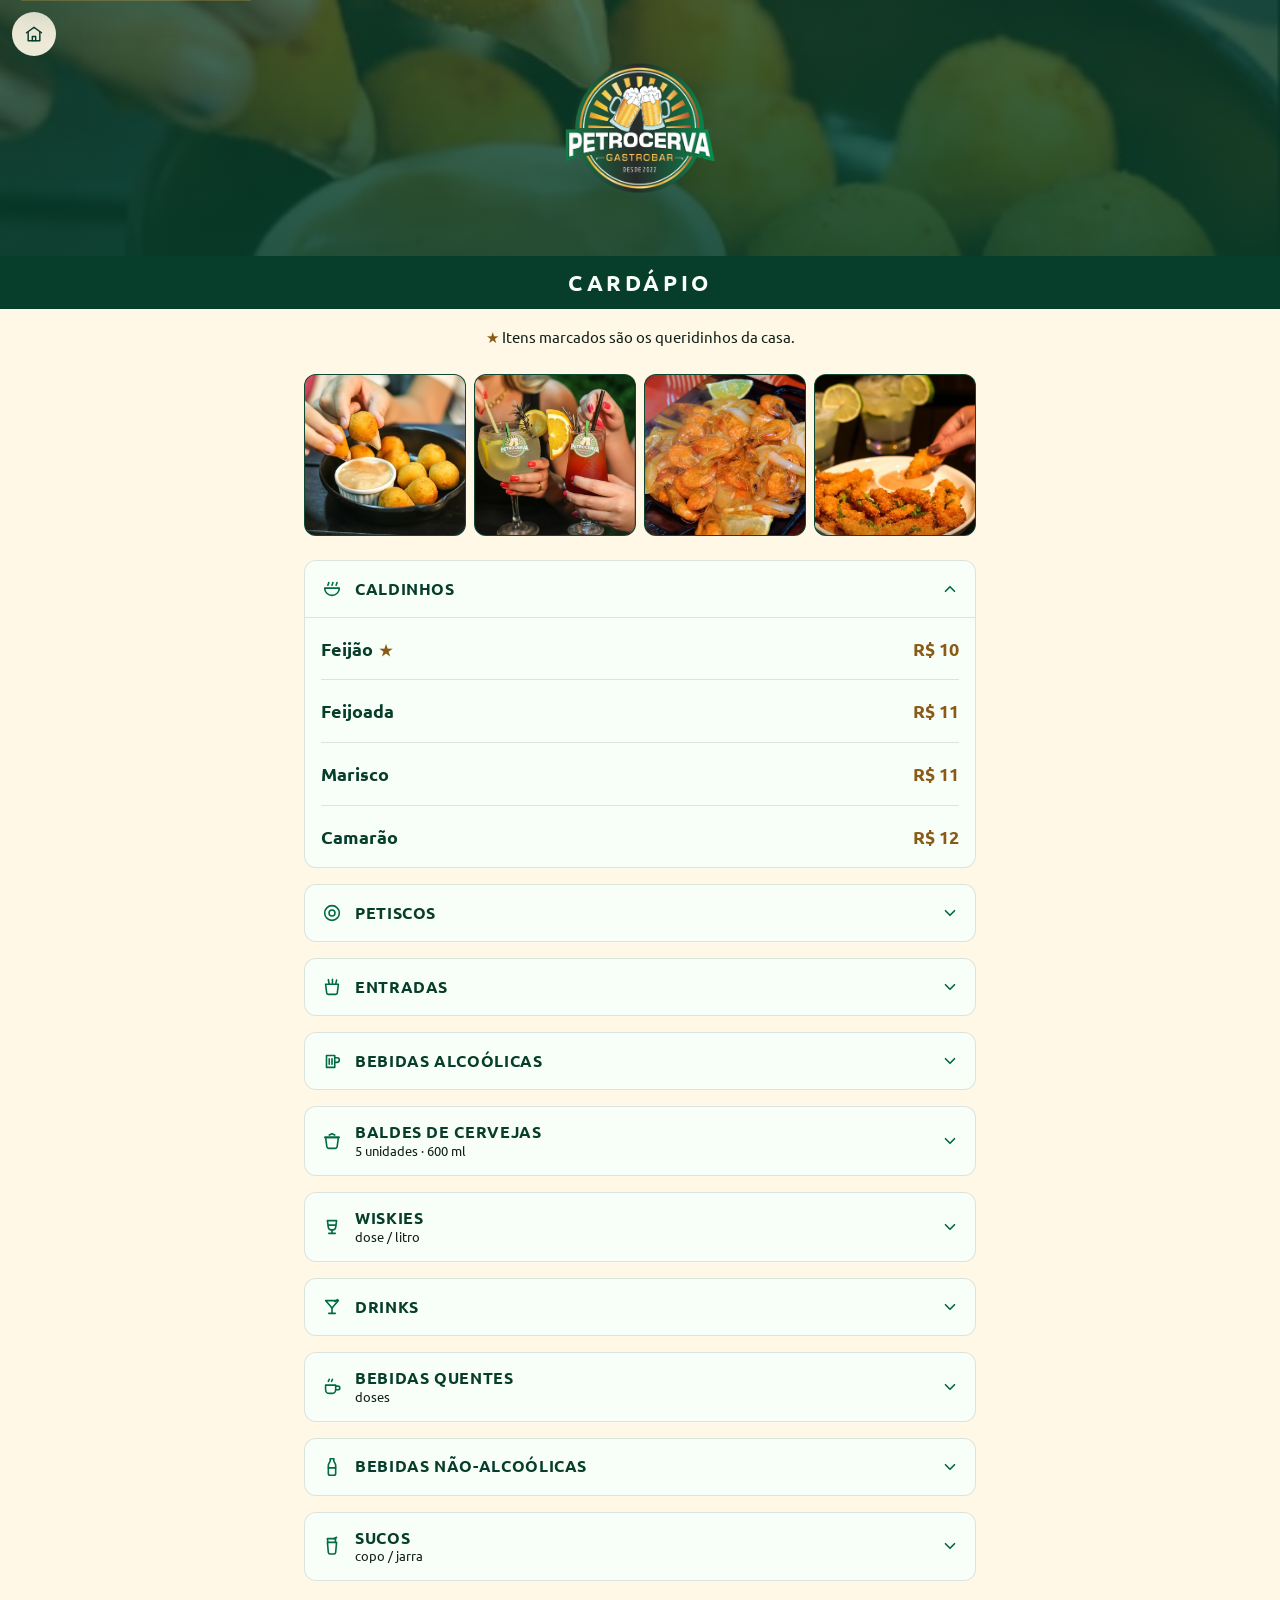
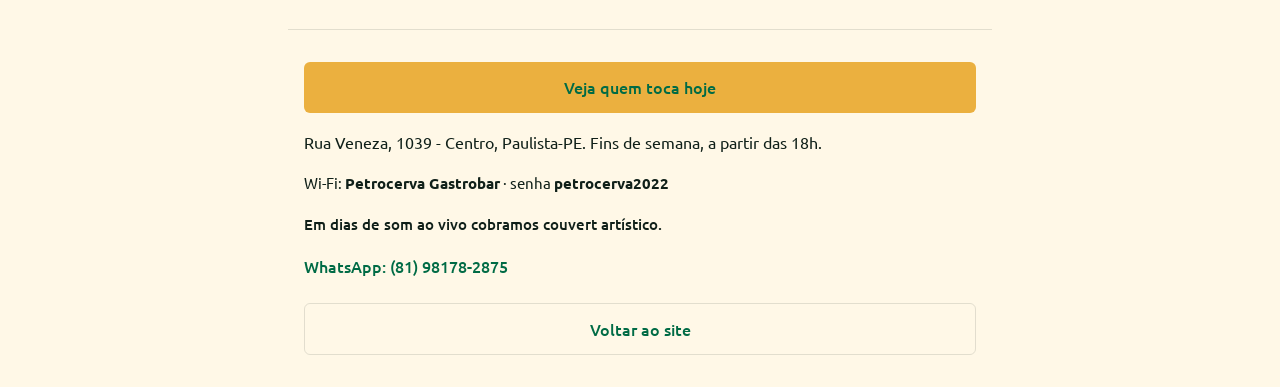
==== commit 65338653: "feat: adicionar link para programação no rodapé do cardápio e estilizar botão de cardápio na program" ====
--- a/cardapio.html
+++ b/cardapio.html
@@ -39,7 +39,7 @@
       <img src="src/img/cardapio-prato-02.jpg" alt="" width="800" height="800" fetchpriority="high" decoding="async">
     </div>
 
-    <a class="cardapio-hero__voltar" href="index.html" aria-label="Voltar ao site do Petrocerva">
+    <a class="cardapio-hero__voltar" href="/" aria-label="Voltar ao site do Petrocerva">
       <svg width="20" height="20" viewBox="0 0 24 24" fill="none" stroke="currentColor" stroke-width="1.75"
         stroke-linecap="round" stroke-linejoin="round" aria-hidden="true">
         <path d="M3 10.5 12 4l9 6.5" />
@@ -966,11 +966,13 @@
   </main>
 
   <footer class="cardapio-rodape">
+    <a class="cardapio-rodape__programacao" href="programacao">Veja quem toca hoje</a>
+
     <p class="cardapio-rodape__endereco">Rua Veneza, 1039 - Centro, Paulista-PE. Fins de semana, a partir das 18h.</p>
     <p class="cardapio-rodape__wifi">Wi-Fi: <strong>Petrocerva Gastrobar</strong> &middot; senha <strong>petrocerva2022</strong></p>
     <p class="cardapio-rodape__couvert">Em dias de som ao vivo cobramos couvert artístico.</p>
     <p><a href="https://wa.me/5581981782875" target="_blank" rel="noopener noreferrer">WhatsApp: (81) 98178-2875</a></p>
-    <a class="cardapio-rodape__voltar" href="index.html">Voltar ao site</a>
+    <a class="cardapio-rodape__voltar" href="/">Voltar ao site</a>
   </footer>
 
   <script src="src/js/cardapio.js" defer></script>
--- a/src/css/estilos.css
+++ b/src/css/estilos.css
@@ -730,6 +730,8 @@
 .atracao__evento {
   font-size: 1.375rem;
   font-weight: 700;
+  letter-spacing: 0.02em;
+  text-transform: uppercase;
   color: var(--cor-texto-titulo);
 }
 
@@ -737,6 +739,13 @@
   font-size: 1.0625rem;
   font-weight: 500;
   color: var(--cor-texto-escuro);
+}
+
+.atracao__meta {
+  display: flex;
+  align-items: center;
+  flex-wrap: wrap;
+  gap: 0.6rem;
 }
 
 .atracao__horario {
@@ -753,6 +762,19 @@
   border-radius: 50%;
   background-color: var(--cor-dourado-marca);
   margin-right: 0.375rem;
+}
+
+.atracao__tema {
+  display: inline-flex;
+  align-items: center;
+  padding: 0.3rem 0.65rem;
+  border-radius: 999px;
+  font-size: 0.6875rem;
+  font-weight: 700;
+  letter-spacing: 0.05em;
+  text-transform: uppercase;
+  color: var(--cor-texto-claro);
+  background-color: var(--cor-verde-marca);
 }
 
 .atracao__botao-whatsapp {
--- a/src/css/cardapio.css
+++ b/src/css/cardapio.css
@@ -312,6 +312,24 @@
   font-weight: 500;
 }
 
+.cardapio-rodape__programacao {
+  display: inline-flex;
+  align-items: center;
+  justify-content: center;
+  min-height: 3rem;
+  padding: var(--espacamento-sm) var(--espacamento-lg);
+  background-color: var(--cor-dourado-marca);
+  color: var(--cor-verde-profundo-suave);
+  border-radius: var(--raio-borda-sm);
+  font-weight: 700;
+  text-align: center;
+  transition: transform var(--transicao-rapida);
+}
+
+.cardapio-rodape__programacao:active {
+  transform: translateY(1px);
+}
+
 .cardapio-rodape__voltar {
   display: inline-flex;
   align-items: center;
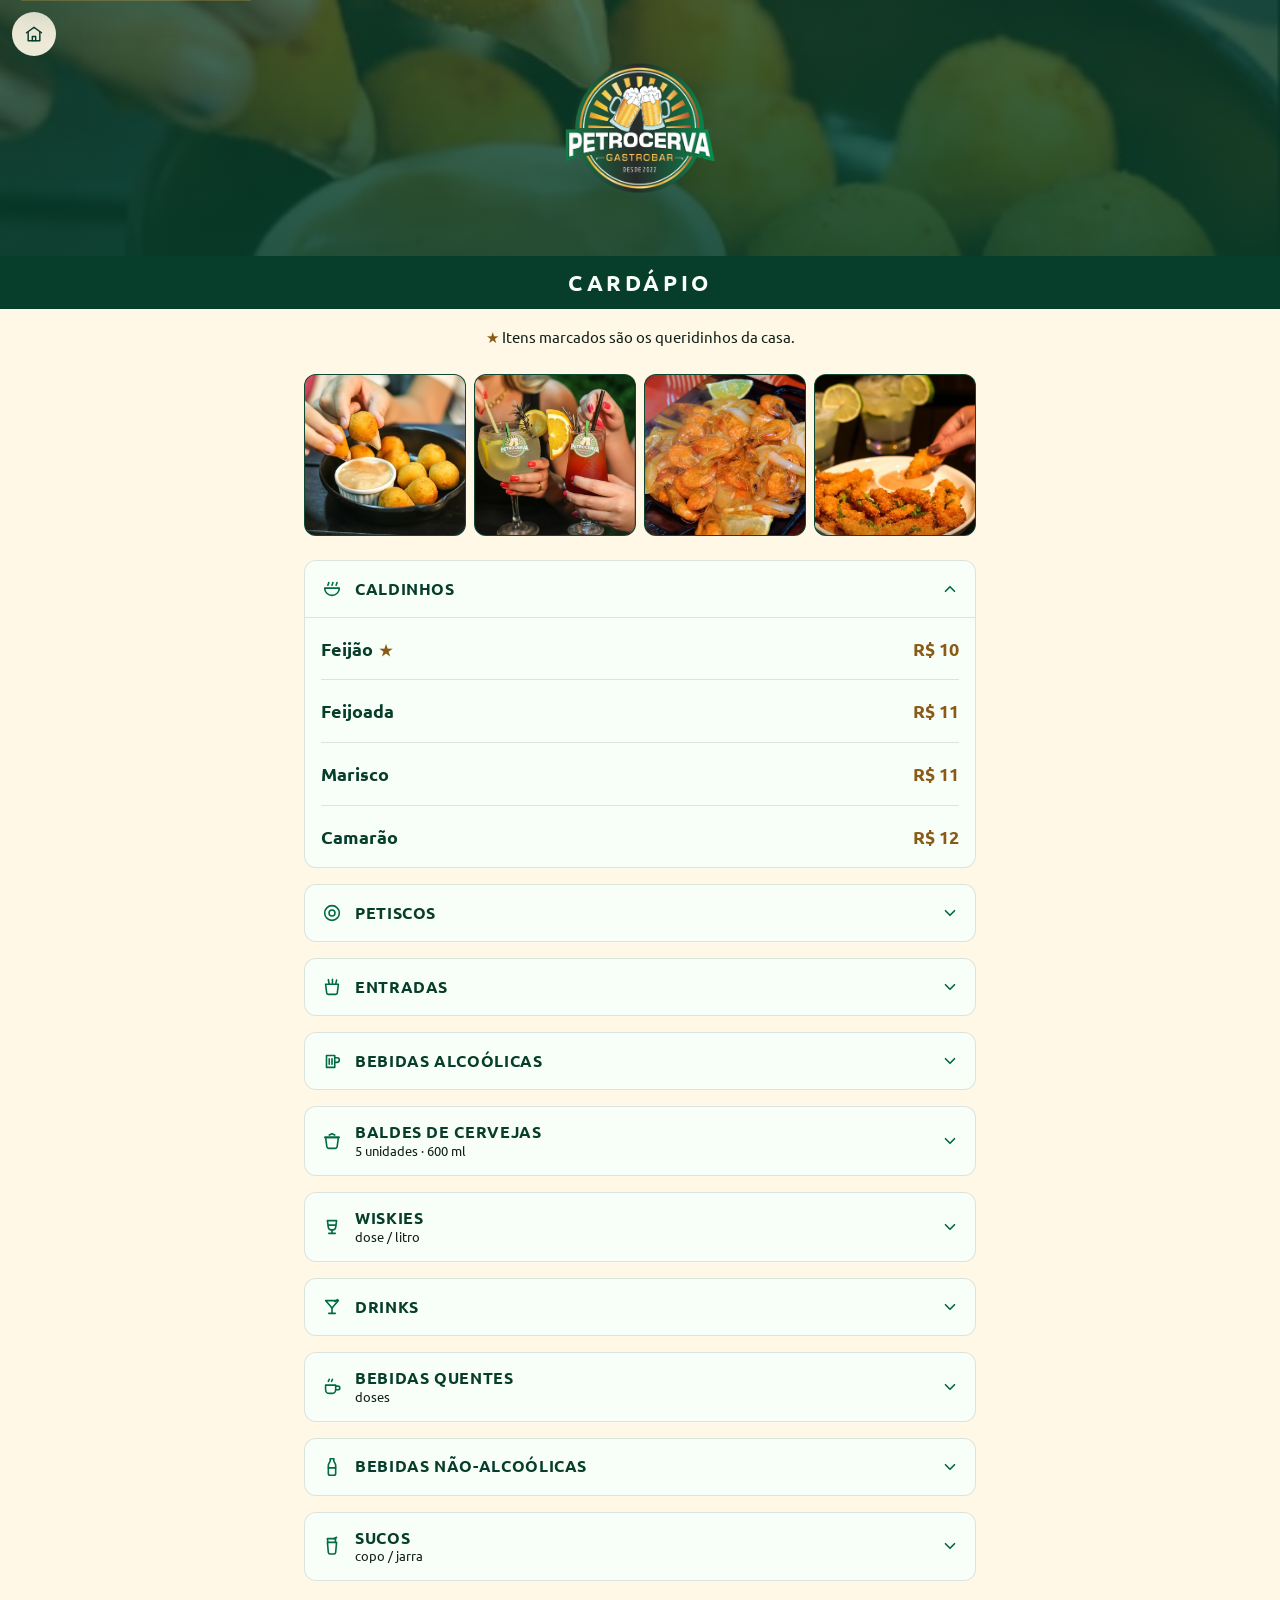
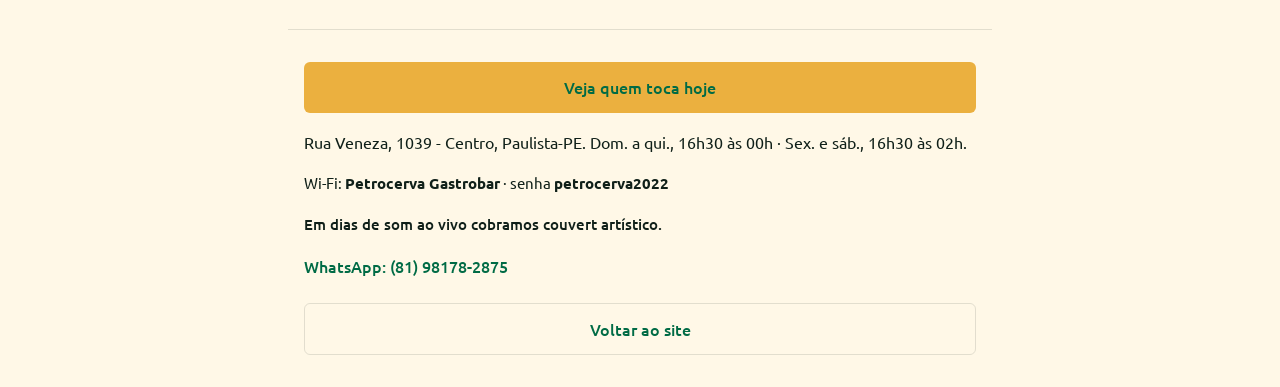
==== commit f9b59c7a: "feat: atualizar horários de funcionamento e endereço no rodapé do cardápio" ====
--- a/cardapio.html
+++ b/cardapio.html
@@ -968,7 +968,7 @@
   <footer class="cardapio-rodape">
     <a class="cardapio-rodape__programacao" href="programacao">Veja quem toca hoje</a>
 
-    <p class="cardapio-rodape__endereco">Rua Veneza, 1039 - Centro, Paulista-PE. Fins de semana, a partir das 18h.</p>
+    <p class="cardapio-rodape__endereco">Rua Veneza, 1039 - Centro, Paulista-PE. Dom. a qui., 16h30 às 00h &middot; Sex. e sáb., 16h30 às 02h.</p>
     <p class="cardapio-rodape__wifi">Wi-Fi: <strong>Petrocerva Gastrobar</strong> &middot; senha <strong>petrocerva2022</strong></p>
     <p class="cardapio-rodape__couvert">Em dias de som ao vivo cobramos couvert artístico.</p>
     <p><a href="https://wa.me/5581981782875" target="_blank" rel="noopener noreferrer">WhatsApp: (81) 98178-2875</a></p>
--- a/src/css/estilos.css
+++ b/src/css/estilos.css
@@ -421,7 +421,7 @@
   min-height: 3rem;
   padding: var(--espacamento-sm) var(--espacamento-lg);
   background-color: var(--cor-dourado-marca);
-  color: var(--cor-verde-profundo-suave);
+  color: var(--cor-texto-sobre-destaque);
   font-weight: 700;
   border-radius: var(--raio-borda-sm);
   text-align: center;
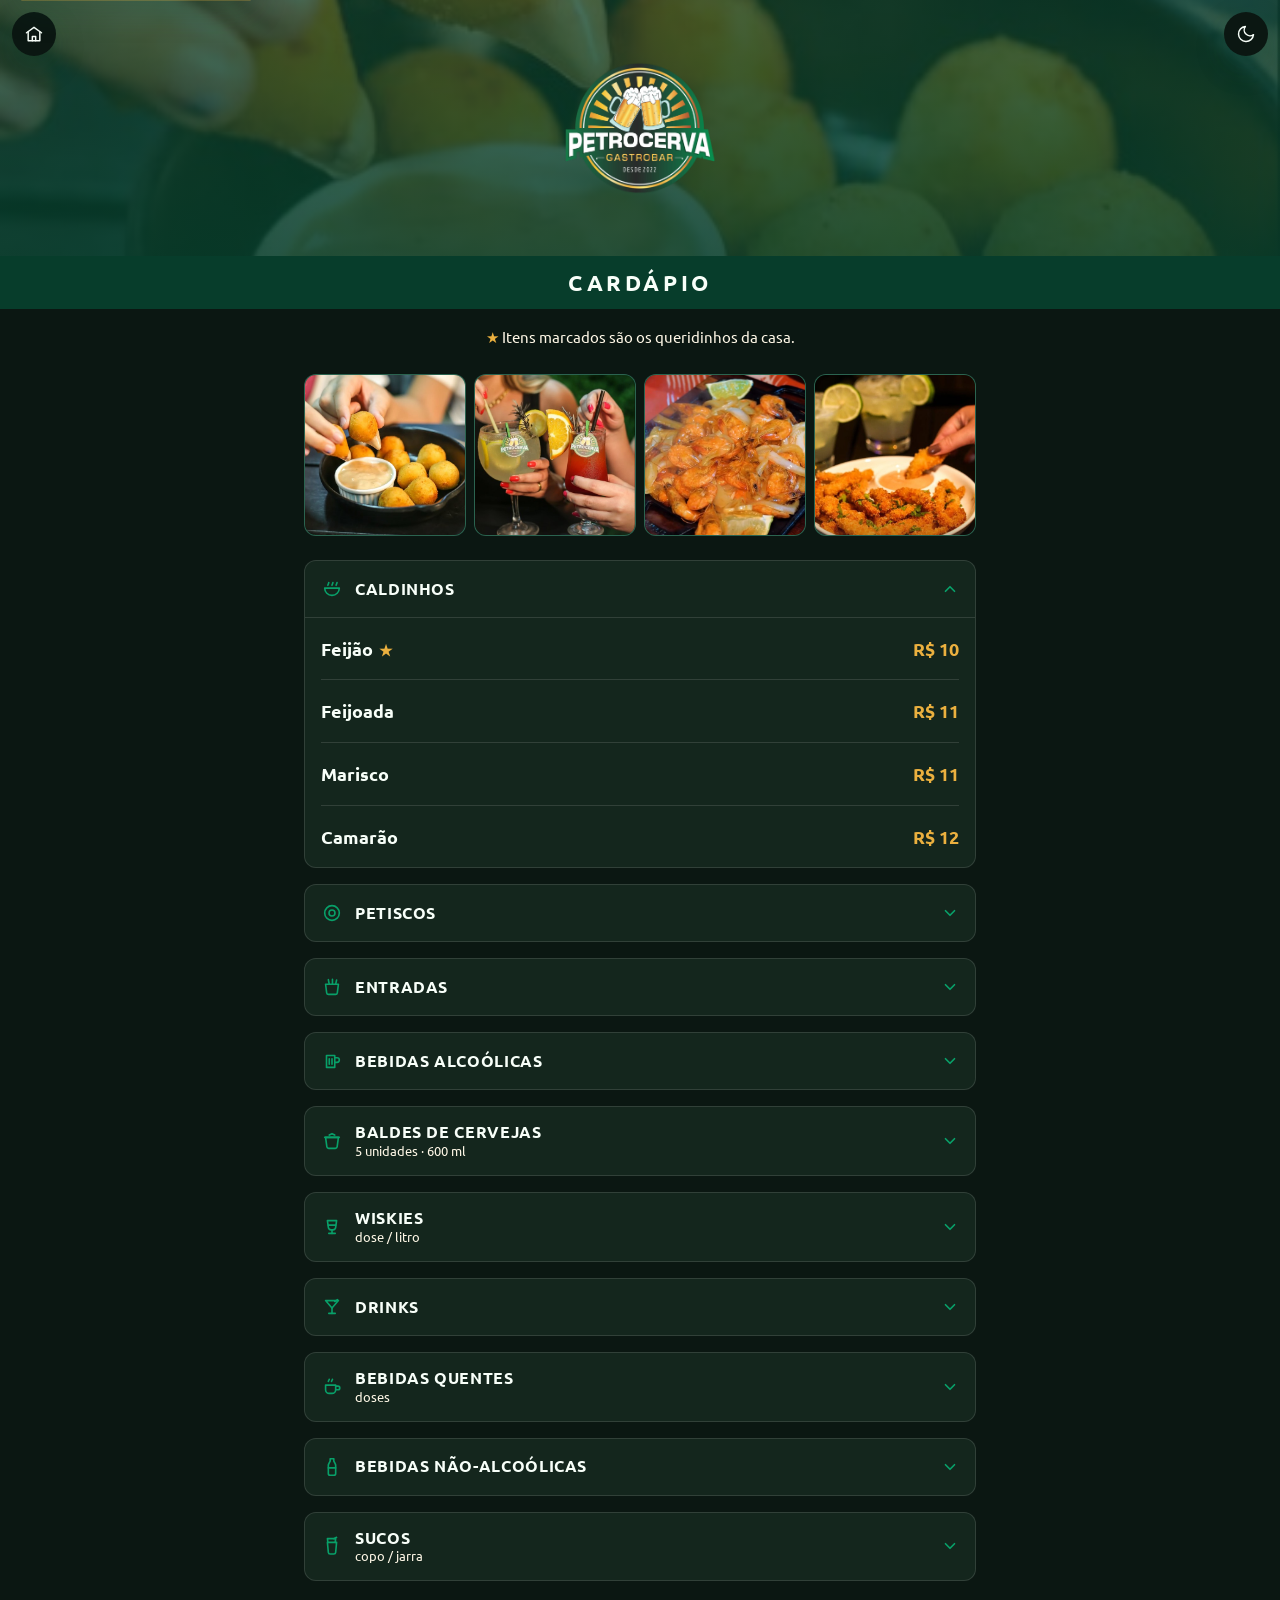
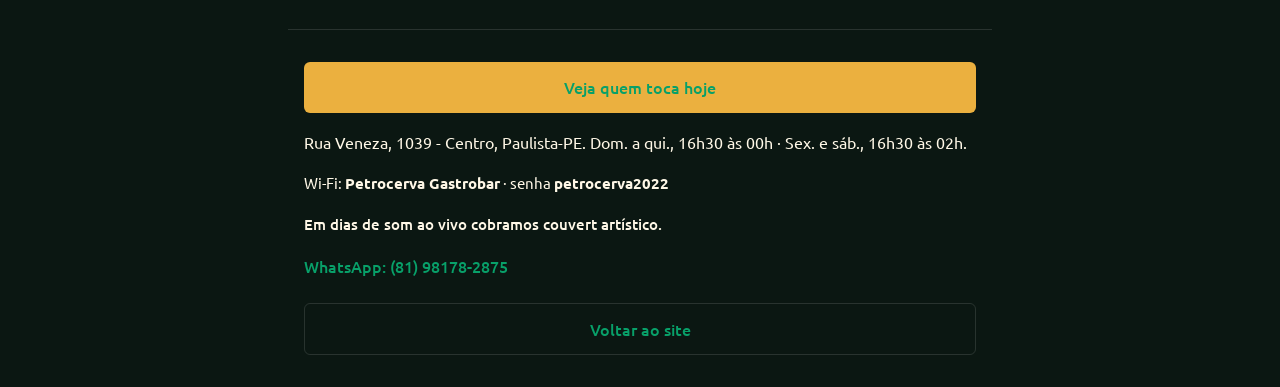
==== commit 6af7833c: "feat: aplicar tema compartilhado e alternância de modo no cardápio" ====
--- a/cardapio.html
+++ b/cardapio.html
@@ -1,9 +1,11 @@
 <!DOCTYPE html>
-<html lang="pt-BR">
+<html lang="pt-BR" data-theme="dark">
 
 <head>
   <meta charset="UTF-8">
   <meta name="viewport" content="width=device-width, initial-scale=1.0">
+
+  <script src="src/js/tema.js"></script>
 
   <title>Cardápio | Petrocerva Gastrobar</title>
   <meta name="description"
@@ -47,6 +49,19 @@
         <path d="M10 20v-5h4v5" />
       </svg>
     </a>
+
+      <button type="button" class="cabecalho__botao-tema cardapio-hero__botao-tema" id="botao-tema" aria-label="Ativar modo escuro">
+        <svg class="icone-lua" width="20" height="20" viewBox="0 0 24 24" fill="none" stroke="currentColor"
+          stroke-width="1.75" stroke-linecap="round" stroke-linejoin="round" aria-hidden="true" hidden>
+          <path d="M21 12.79A9 9 0 1 1 11.21 3 7 7 0 0 0 21 12.79Z" />
+        </svg>
+        <svg class="icone-sol" width="20" height="20" viewBox="0 0 24 24" fill="none" stroke="currentColor"
+          stroke-width="1.75" stroke-linecap="round" stroke-linejoin="round" aria-hidden="true">
+          <circle cx="12" cy="12" r="4" />
+          <path
+            d="M12 2v2M12 20v2M4.93 4.93l1.41 1.41M17.66 17.66l1.41 1.41M2 12h2M20 12h2M4.93 19.07l1.41-1.41M17.66 6.34l1.41-1.41" />
+        </svg>
+      </button>
 
     <div class="cardapio-hero__marca">
       <picture>
--- a/src/css/cardapio.css
+++ b/src/css/cardapio.css
@@ -3,7 +3,7 @@
    Página do cardápio para acesso via QR Code na mesa.
    Hero com a logo sobre uma foto da casa, faixa "Cardápio" e as categorias
    em tópicos que abrem e fecham (Pratos, Porções, Drinks, Sobremesas).
-   Apenas tema claro. Reaproveita os tokens de estilos.css, sem paleta nova.
+   Temas claro e escuro com os mesmos tokens de estilos.css.
    =================================================== */
 
 .pagina-cardapio {
@@ -57,10 +57,23 @@
   width: 2.75rem;
   height: 2.75rem;
   border-radius: 50%;
-  background-color: rgb(255 248 231 / 92%);
-  color: var(--cor-verde-profundo);
+  background-color: var(--cor-creme);
+  color: var(--cor-texto-titulo);
   box-shadow: var(--sombra-card);
   transition: transform var(--transicao-rapida);
+}
+
+.cardapio-hero__botao-tema {
+  position: absolute;
+  top: var(--espacamento-sm);
+  right: var(--espacamento-sm);
+  z-index: 3;
+  width: 2.75rem;
+  height: 2.75rem;
+  border-radius: 50%;
+  background-color: var(--cor-creme);
+  color: var(--cor-texto-titulo);
+  box-shadow: var(--sombra-card);
 }
 
 .cardapio-hero__voltar:active {
